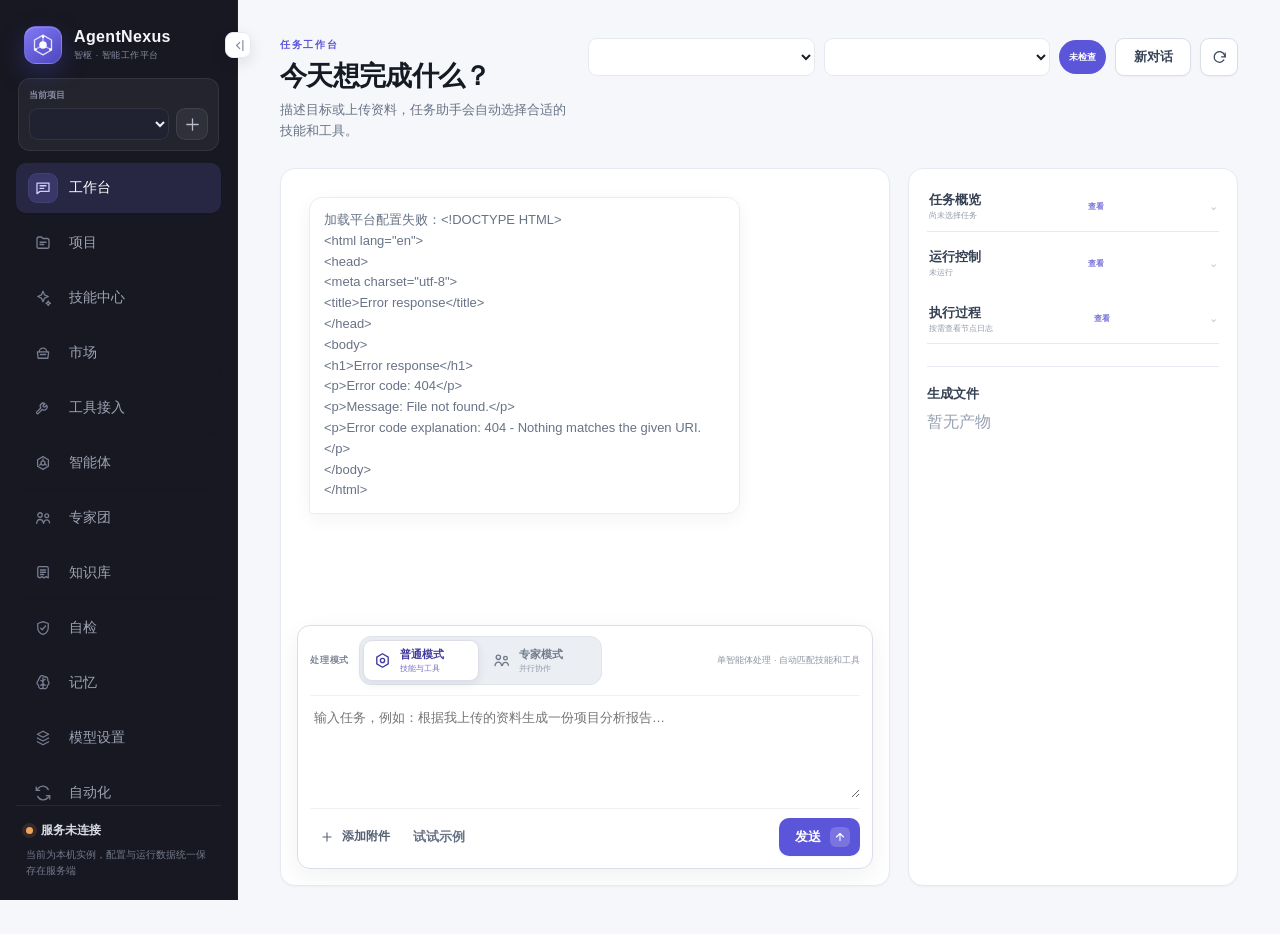
==== web/index.html @ d777d48f "Harden AgentNexus runtime and verification" ====
<!doctype html>
<html lang="zh-CN">
<head>
  <meta charset="UTF-8" />
  <meta name="viewport" content="width=device-width, initial-scale=1.0" />
  <title>AgentNexus · 工作台</title>
  <link rel="icon" href="./favicon.svg?v=20260817-1" type="image/svg+xml" />
  <link rel="stylesheet" href="./styles.css?v=20260826-2" />
</head>
<body>
  <div id="toast" class="toast" role="status" aria-live="polite"></div>
  <div id="pptxConfigDialog" class="config-dialog hidden" role="dialog" aria-modal="true" aria-labelledby="pptxConfigTitle">
    <div class="config-dialog-card">
      <div class="config-dialog-head"><div><div class="eyebrow">PPTX 生成能力</div><h2 id="pptxConfigTitle">配置 PowerPoint 生成器</h2></div><button id="closePptxConfigBtn" class="icon-button secondary" type="button" aria-label="关闭配置向导">×</button></div>
      <div id="pptxConfigStatus" class="config-status" aria-live="polite">正在检查本机配置…</div>
      <div class="config-choice-group" role="radiogroup" aria-label="PPTX 生成方式">
        <label class="config-choice"><input id="pptxModePython" name="pptxMode" type="radio" value="python" checked /><span><strong>平台内置 Python 生成器（推荐）</strong><small>项目已包含 python-pptx，不需要 Docker、Node.js 或外部 npm 包。</small></span></label>
        <label class="config-choice"><input id="pptxModeArtifact" name="pptxMode" type="radio" value="artifact_tool" /><span><strong>外部 Artifact Tool</strong><small>适合已有受支持组件的部署，需要填写 Node.js 和入口文件路径。</small></span></label>
      </div>
      <div id="pptxArtifactFields" class="config-artifact-fields hidden">
        <label>Node.js 可执行文件<input id="pptxNodeBinary" value="node" placeholder="node 或 /usr/local/bin/node" /></label>
        <label>Artifact Tool 入口文件<input id="pptxArtifactEntrypoint" placeholder="/项目目录/.../artifact_tool.mjs" /></label>
      </div>
      <details class="config-instructions" open><summary>完整配置说明</summary><div id="pptxConfigInstructions" class="config-instructions-body"></div></details>
      <div class="config-dialog-actions"><button id="detectPptxConfigBtn" class="secondary" type="button">重新检测</button><button id="savePptxConfigBtn" type="button">确认并保存配置</button></div>
      <p class="config-dialog-note">确认后只会修改本机项目的 <code>.env.local</code>，不会上传路径、密钥或组件文件；当前服务会立即应用配置。</p>
    </div>
  </div>
  <div id="app">
    <aside id="sidebar" class="sidebar">
      <div class="brand">
        <div class="logo" aria-hidden="true">
          <svg viewBox="0 0 36 36"><path class="logo-shell" d="M18 7.5 27 12.7v10.6L18 28.5 9 23.3V12.7Z"/><path class="logo-link" d="M18 14.4V9.8M14.7 20l-4 2.3M21.3 20l4 2.3"/><circle class="logo-core" cx="18" cy="18" r="4"/><circle class="logo-node" cx="18" cy="9.2" r="1.35"/><circle class="logo-node" cx="10.2" cy="22.7" r="1.35"/><circle class="logo-node" cx="25.8" cy="22.7" r="1.35"/></svg>
        </div>
        <div class="brand-copy">
          <div class="brand-title">AgentNexus</div>
          <div class="brand-subtitle">智枢 · 智能工作平台</div>
        </div>
        <button id="sidebarToggle" class="sidebar-toggle" type="button" aria-label="收起侧边栏" title="收起侧边栏">
          <svg viewBox="0 0 24 24" aria-hidden="true"><path d="m14 7-5 5 5 5"/><path d="M19 4v16"/></svg>
        </button>
      </div>
      <div class="workspace-switcher">
        <label for="workspaceSelect">当前项目</label>
        <div><select id="workspaceSelect" aria-label="选择当前项目"></select><button id="openWorkspaceTabBtn" class="icon-button secondary" type="button" aria-label="管理项目" title="管理项目"><svg viewBox="0 0 24 24"><path d="M12 4v16M4 12h16"/></svg></button></div>
      </div>
      <div class="sidebar-nav">
      <nav>
        <button class="nav active" data-tab="chat" title="工作台"><span class="nav-icon"><svg viewBox="0 0 24 24"><path d="M4 5.5h16v11H8l-4 3v-14Z"/><path d="M8 9h8M8 12.5h5"/></svg></span><span class="nav-label">工作台</span></button>
        <button class="nav" data-tab="workspaces" title="项目"><span class="nav-icon"><svg viewBox="0 0 24 24"><path d="M4 6.5A2.5 2.5 0 0 1 6.5 4H10l2 2h5.5A2.5 2.5 0 0 1 20 8.5v8A2.5 2.5 0 0 1 17.5 19h-11A2.5 2.5 0 0 1 4 16.5v-10Z"/><path d="M8 11h8M8 14h5"/></svg></span><span class="nav-label">项目</span></button>
        <button class="nav" data-tab="skills" title="技能中心"><span class="nav-icon"><svg viewBox="0 0 24 24"><path d="m12 3 2.1 4.9L19 10l-4.9 2.1L12 17l-2.1-4.9L5 10l4.9-2.1L12 3Z"/><path d="m19 16 .8 1.8L22 19l-2.2 1.2L19 22l-.8-1.8L16 19l2.2-1.2L19 16Z"/></svg></span><span class="nav-label">技能中心</span></button>
        <button class="nav" data-tab="marketplace" title="市场"><span class="nav-icon"><svg viewBox="0 0 24 24"><path d="M4.5 10.5h15l-1 8.5h-13l-1-8.5Z"/><path d="M7 10.5a5 5 0 1 1 10 0"/><path d="M8.5 14h7"/></svg></span><span class="nav-label">市场</span></button>
        <button class="nav" data-tab="mcp" title="工具接入"><span class="nav-icon"><svg viewBox="0 0 24 24"><path d="M14.7 6.3a4 4 0 0 0-5.6 5.6l-5.3 5.3a1.4 1.4 0 0 0 2 2l5.3-5.3a4 4 0 0 0 5.6-5.6l-2.5 2.5-1.8-.5-.5-1.8 2.8-2.2Z"/></svg></span><span class="nav-label">工具接入</span></button>
        <button class="nav" data-tab="agents" title="智能体"><span class="nav-icon"><svg viewBox="0 0 24 24"><path d="m12 3.5 7.2 4.2v8.6L12 20.5l-7.2-4.2V7.7Z"/><circle cx="12" cy="12" r="2.7"/><path d="M12 9.3V6.5M9.7 13.4l-2.5 1.5M14.3 13.4l2.5 1.5"/></svg></span><span class="nav-label">智能体</span></button>
        <button class="nav" data-tab="experts" title="专家团"><span class="nav-icon"><svg viewBox="0 0 24 24"><circle cx="8" cy="8" r="3"/><circle cx="17" cy="9" r="2.5"/><path d="M3.5 19c.5-3.2 2-5 4.5-5s4 1.8 4.5 5M13 18.5c.4-2.5 1.7-4 4-4 2.2 0 3.5 1.5 3.8 4"/></svg></span><span class="nav-label">专家团</span></button>
        <button class="nav" data-tab="knowledge" title="知识库"><span class="nav-icon"><svg viewBox="0 0 24 24"><path d="M5 5.5c0-1.1.9-2 2-2h10c1.1 0 2 .9 2 2v13l-2.8-1.7-2.8 1.7-2.8-1.7L7.8 18.5 5 16.8V5.5Z"/><path d="M8.5 8h7M8.5 11h7M8.5 14h4.5"/></svg></span><span class="nav-label">知识库</span></button>
        <button class="nav" data-tab="diagnostics" title="自检"><span class="nav-icon"><svg viewBox="0 0 24 24"><path d="M12 3.5 19 6v5.2c0 4.4-2.7 7.9-7 9.3-4.3-1.4-7-4.9-7-9.3V6l7-2.5Z"/><path d="m8.8 12.2 2.1 2.1 4.5-5"/></svg></span><span class="nav-label">自检</span></button>
        <button class="nav" data-tab="memory" title="记忆"><span class="nav-icon"><svg viewBox="0 0 24 24"><path d="M7.5 5.5A3.5 3.5 0 0 1 14 3.8a3.6 3.6 0 0 1 4.2 4.9A3.6 3.6 0 0 1 18 15a3.7 3.7 0 0 1-6 3.6A3.7 3.7 0 0 1 6 15a3.6 3.6 0 0 1-.2-6.3A3.5 3.5 0 0 1 7.5 5.5Z"/><path d="M9 8.5c1.5.2 2.5 1.2 3 2.5m3-4c-1.5.4-2.5 1.5-3 3m-3 5c1.4-.2 2.5-1 3-2.2m3 2.2c-1.4-.2-2.5-1-3-2.2M12 5v14"/></svg></span><span class="nav-label">记忆</span></button>
        <button class="nav" data-tab="models" title="模型设置"><span class="nav-icon"><svg viewBox="0 0 24 24"><path d="M12 3 4.5 7 12 11l7.5-4L12 3Z"/><path d="m4.5 12 7.5 4 7.5-4M4.5 17l7.5 4 7.5-4"/></svg></span><span class="nav-label">模型设置</span></button>
        <button class="nav" data-tab="loops" title="自动化"><span class="nav-icon"><svg viewBox="0 0 24 24"><path d="M19 7.5A8 8 0 0 0 5.4 6L3 8.5"/><path d="M3 4v4.5h4.5M5 16.5A8 8 0 0 0 18.6 18l2.4-2.5"/><path d="M21 20v-4.5h-4.5"/></svg></span><span class="nav-label">自动化</span></button>
        <button class="nav" data-tab="artifacts" title="产物"><span class="nav-icon"><svg viewBox="0 0 24 24"><path d="M5 3.5h9l5 5V20H5V3.5Z"/><path d="M14 3.5V9h5M8 13h8M8 16.5h6"/></svg></span><span class="nav-label">产物</span></button>
        <button class="nav" data-tab="tasks" title="运行记录"><span class="nav-icon"><svg viewBox="0 0 24 24"><circle cx="12" cy="12" r="8.5"/><path d="M12 7.5V12l3 2M6 4.5 4 7"/></svg></span><span class="nav-label">运行记录</span></button>
      </nav>
      </div>
      <div class="sidebar-footer">
        <div id="serviceStatus" class="service-status"><span></span><b>正在连接</b></div>
        <div class="small">当前为本机实例，配置与运行数据统一保存在服务端</div>
      </div>
    </aside>

    <main class="main">
      <div id="connectionBanner" class="connection-banner hidden">
        <div><strong>当前是静态预览</strong><span>配置和任务功能需要连接平台服务后才能使用。</span></div>
        <span>请先启动服务，再访问启动命令显示的 HTTP 地址。</span>
      </div>
      <section id="tab-chat" class="tab active">
        <div class="topbar">
          <div>
            <div class="eyebrow">任务工作台</div>
            <h1>今天想完成什么？</h1>
            <p id="workbenchModeDescription">描述目标或上传资料，任务助手会自动选择合适的技能和工具。</p>
          </div>
          <div class="workbench-toolbar">
            <div class="toolbar workbench-selects">
              <select id="agentSelect" aria-label="选择智能体"></select>
              <div id="expertTeamControl" class="expert-team-control hidden">
                <select id="expertTeamSelect" aria-label="选择专家团"><option value="">自动匹配专家团</option></select>
                <span id="expertTeamHint">根据目标与已启用团队的匹配规则选择</span>
              </div>
              <select id="taskModelSelect" aria-label="选择模型"></select>
              <button id="modelStatusPill" class="model-status-pill" type="button" title="打开模型设置">未检查</button>
              <button id="newConversationBtn" class="secondary">新对话</button>
              <button id="refreshBtn" class="icon-button secondary" type="button" aria-label="刷新平台数据" title="刷新"><svg viewBox="0 0 24 24"><path d="M20 6v5h-5"/><path d="M18.2 15.5a7.5 7.5 0 1 1 .8-7L20 11"/></svg></button>
            </div>
          </div>
        </div>

        <div class="workspace">
          <div class="chat-panel">
            <div id="conversation" class="conversation"></div>
            <div class="composer">
              <div class="composer-modebar">
                <span class="composer-mode-label">处理模式</span>
                <div class="mode-switch" role="group" aria-label="当前处理模式" aria-describedby="composerModeHint">
                  <button class="mode-option active" data-workbench-mode="agent" type="button" aria-pressed="true"><svg viewBox="0 0 24 24"><path d="m12 3.5 7.2 4.2v8.6L12 20.5l-7.2-4.2V7.7Z"/><circle cx="12" cy="12" r="2.7"/></svg><span><strong>普通模式</strong><small>技能与工具</small></span></button>
                  <button class="mode-option" data-workbench-mode="expert" type="button" aria-pressed="false"><svg viewBox="0 0 24 24"><circle cx="8" cy="8" r="2.7"/><circle cx="17" cy="9" r="2.3"/><path d="M3.8 18.5c.5-2.9 1.9-4.5 4.2-4.5s3.7 1.6 4.2 4.5M13.3 18c.4-2.3 1.6-3.7 3.7-3.7s3.3 1.4 3.7 3.7"/></svg><span><strong>专家模式</strong><small>并行协作</small></span></button>
                </div>
                <span id="composerModeHint" class="composer-mode-hint" aria-live="polite">单智能体处理 · 自动匹配技能和工具</span>
              </div>
              <div id="uploadList" class="upload-list"></div>
              <textarea id="messageInput" rows="4" placeholder="输入任务，例如：根据我上传的资料生成一份项目分析报告…"></textarea>
              <div class="composer-actions">
                <div class="toolbar"><label class="file-button"><span><svg viewBox="0 0 24 24"><path d="M12 5v14M5 12h14"/></svg></span>添加附件<input id="fileInput" type="file" multiple /></label><button id="exampleBtn" class="text-button">试试示例</button></div>
                <button id="sendBtn" class="primary-action">发送 <span><svg viewBox="0 0 24 24"><path d="m6 12 6-6 6 6M12 6v12"/></svg></span></button>
              </div>
            </div>
          </div>
          <div class="inspector">
            <details id="taskOverviewSection" class="inspector-section">
              <summary><span class="inspector-section-heading"><strong>任务概览</strong><small id="taskOverviewStatus">尚未选择任务</small></span><span class="inspector-section-action">查看</span></summary>
              <div id="taskMeta" class="meta empty">尚未创建任务</div>
            </details>
            <details id="runtimeInspectorSection" class="inspector-section runtime-inspector">
              <summary><span class="inspector-section-heading"><strong>运行控制</strong><small id="runtimeInspectorStatus">未运行</small></span><span class="inspector-section-action">查看</span></summary>
              <div id="taskRuntime" class="runtime-panel empty">
              <div id="runtimeSummary" class="runtime-summary">
                <div><strong>尚未选择任务</strong><span>创建或打开任务后，可在这里控制运行并恢复现场。</span></div>
                <span id="runtimeLiveStatus" class="runtime-live-status idle">未运行</span>
              </div>
              <div id="runtimeAssurance" class="runtime-assurance hidden" aria-live="polite"></div>
              <div class="runtime-actions" aria-label="任务运行操作">
                <button id="cancelTaskBtn" class="runtime-action danger-action" type="button" disabled>取消</button>
                <button id="retryTaskBtn" class="runtime-action secondary" type="button" disabled>重试</button>
                <button id="resumeTaskBtn" class="runtime-action secondary" type="button" disabled>恢复</button>
              </div>
              <div class="runtime-message-box">
                <label for="runtimeMessage">追加指令</label>
                <textarea id="runtimeMessage" rows="2" placeholder="补充新的约束或信息，将进入任务指令队列" disabled></textarea>
                <div><span>发送后由运行时在安全节点处理</span><button id="runtimeMessageBtn" type="button" disabled>加入队列</button></div>
              </div>
              <div class="runtime-sections">
                <details id="runtimeRunsSection" class="runtime-section">
                  <summary><span>运行尝试</span><small id="runtimeRunCount">0</small></summary>
                  <div id="runtimeRuns" class="runtime-list"><div class="runtime-empty">暂无运行记录</div></div>
                </details>
                <details id="runtimeNodesSection" class="runtime-section">
                  <summary><span>节点状态</span><small id="runtimeNodeCount">0</small></summary>
                  <div id="runtimeNodes" class="runtime-list"><div class="runtime-empty">暂无节点记录</div></div>
                </details>
                <details id="runtimeCapabilitySection" class="runtime-section">
                  <summary><span>调用明细</span><small id="runtimeCapabilityCallCount">0</small></summary>
                  <div id="runtimeCapabilityCalls" class="runtime-list"><div class="runtime-empty">暂无 Skill/MCP/工具调用记录</div></div>
                </details>
                <details class="runtime-section">
                  <summary><span>指令队列</span><small id="runtimeCommandCount">0</small></summary>
                  <div id="runtimeCommands" class="runtime-list"><div class="runtime-empty">暂无排队指令</div></div>
                </details>
                <details class="runtime-section">
                  <summary><span>检查点</span><small id="runtimeCheckpointCount">0</small></summary>
                  <div id="runtimeCheckpoints" class="runtime-list"><div class="runtime-empty">暂无可恢复检查点</div></div>
                </details>
              </div>
            <div class="runtime-privacy">仅展示执行状态和操作记录，不展示模型内部思考内容。</div>
            </div>
            </details>
            <details id="timelineSection" class="inspector-section">
              <summary><span class="inspector-section-heading"><strong>执行过程</strong><small id="timelineStatus">按需查看节点日志</small></span><span class="inspector-section-action">查看</span></summary>
              <div id="timeline" class="timeline"></div>
            </details>
            <h3>生成文件</h3>
            <div id="artifacts" class="artifacts empty">暂无产物</div>
          </div>
        </div>
      </section>

      <section id="tab-workspaces" class="tab">
        <div class="topbar">
          <div>
            <div class="eyebrow">项目空间</div><h1>项目</h1>
            <p>项目用于隔离任务、记忆、知识库、专家团、自动化和产物视图；Skill 与 MCP 仍作为平台级能力统一管理。</p>
          </div>
          <div class="toolbar"><button id="refreshWorkspacesBtn" class="secondary">刷新</button><button id="newWorkspaceBtn">新建项目</button></div>
        </div>
        <div class="split workspace-admin-layout">
          <div>
            <div class="section-heading"><h2>项目列表</h2><span id="workspaceCount">0</span></div>
            <div id="workspaceList" class="card-list workspace-list"></div>
          </div>
          <div class="editor-card workspace-editor">
            <div class="editor-header">
              <div><h2 id="workspaceEditorTitle">新建项目</h2><div id="workspaceEditorMeta" class="small">保存后可在左侧切换当前项目</div></div>
              <div class="toolbar"><button id="deleteWorkspaceBtn" class="secondary hidden">停用</button><button id="saveWorkspaceBtn">保存项目</button></div>
            </div>
            <div class="form-grid two">
              <label>ID<input id="workspaceId" placeholder="project-alpha" /></label>
              <label>名称<input id="workspaceName" placeholder="例如：产品官网改版" /></label>
              <label>默认智能体<select id="workspaceDefaultAgent"></select></label>
              <label>默认模型<select id="workspaceDefaultModel"></select></label>
            </div>
            <label>描述<textarea id="workspaceDescription" rows="4" placeholder="说明这个项目的目标、资料范围和协作边界。"></textarea></label>
            <label>设置 JSON<textarea id="workspaceSettings" class="code" rows="6">{}</textarea></label>
            <label class="checkbox"><input id="workspaceEnabled" type="checkbox" checked /> 启用项目</label>
            <div class="memory-note"><strong>当前边界</strong><span>项目切换会影响后续任务、记忆、知识库、专家团、自动化和产物查询；Skill、MCP、模型配置仍是本机平台级配置。</span></div>
          </div>
        </div>
      </section>

      <section id="tab-skills" class="tab">
        <div class="topbar">
          <div>
            <div class="eyebrow">可复用流程</div><h1>技能中心</h1>
            <p>创建和维护可复用的任务流程，让智能体按统一规范工作。</p>
          </div>
          <div class="toolbar"><label class="file-button">导入技能包<input id="skillPackageInput" type="file" accept=".md,.zip" /></label><button id="newSkillBtn">新建技能</button></div>
        </div>
        <div class="download-bar"><div><strong>从下载链接安装</strong><span>支持公开的 SKILL.md 或 ZIP 直链</span></div><input id="skillDownloadUrl" placeholder="https://raw.githubusercontent.com/.../SKILL.md" /><button id="installSkillUrlBtn">安装</button></div>
        <div class="split">
          <div id="skillList" class="card-list"></div>
          <div class="editor-card">
            <div class="editor-header">
              <h2 id="skillEditorTitle">选择一个技能</h2>
              <div class="toolbar"><button id="deleteSkillBtn" class="secondary hidden">卸载</button><button id="saveSkillBtn" class="secondary">保存</button></div>
            </div>
            <div class="form-grid">
              <label>ID<input id="skillId" /></label>
              <label>名称<input id="skillName" /></label>
              <label>分类<input id="skillCategory" /></label>
              <label>版本<input id="skillVersion" /></label>
            </div>
            <label>描述<textarea id="skillDescription" rows="2"></textarea></label>
            <label>依赖工具，逗号分隔<input id="skillMcps" /></label>
            <label class="checkbox"><input id="skillEnabled" type="checkbox" /> 启用</label>
            <label>技能指令<textarea id="skillContent" class="code" rows="24"></textarea></label>
            <div class="package-manager">
              <div class="package-header"><div><h3>Skill 包文件</h3><p>查看和维护 scripts、references、rules、assets 等附属文件。</p><div id="skillPackageStatus" class="small"></div></div><div class="toolbar"><button id="exportSkillBtn" class="secondary" type="button" disabled>导出 ZIP</button><label class="file-button bordered">上传/替换文件<input id="skillFileUploadInput" type="file" /></label><button id="newSkillFileBtn" class="secondary" type="button">新增文件</button></div></div>
              <div class="package-grid">
                <div id="skillFileList" class="skill-file-list"><div class="meta empty">选择技能后查看包文件</div></div>
                <div class="skill-file-editor">
                  <label>文件路径<input id="skillFilePath" placeholder="references/rules.md" /></label>
                  <div id="skillFileMeta" class="small">尚未选择文件</div>
                  <label>文件内容<textarea id="skillFileContent" class="code" rows="16" disabled></textarea></label>
                  <div class="toolbar"><button id="deleteSkillFileBtn" class="secondary hidden" type="button">删除文件</button><button id="saveSkillFileBtn" type="button" disabled>保存文件</button></div>
                </div>
              </div>
            </div>
          </div>
        </div>
      </section>

      <section id="tab-marketplace" class="tab">
        <div class="topbar">
          <div>
            <div class="eyebrow">能力市场</div><h1>市场</h1>
            <p>这里展示平台内置推荐 Skill 和 MCP。推荐项不会覆盖你已经自定义过的能力，只会安装缺失项或启用已存在但停用的项。</p>
          </div>
          <div class="toolbar"><button id="refreshMarketplaceBtn" class="secondary">刷新</button></div>
        </div>
        <div class="split marketplace-layout">
          <div>
            <div class="section-heading"><h2>推荐 Skill</h2><span id="marketplaceSkillCount">0</span></div>
            <div id="marketplaceSkillList" class="card-list"></div>
          </div>
          <div>
            <div class="section-heading"><h2>推荐 MCP</h2><span id="marketplaceMcpCount">0</span></div>
            <div id="marketplaceMcpList" class="card-list"></div>
          </div>
        </div>
      </section>

      <section id="tab-mcp" class="tab">
        <div class="topbar">
          <div>
            <div class="eyebrow">外部能力</div><h1>工具接入</h1>
            <p>连接本地或远程工具服务，并管理智能体可使用的操作。</p>
          </div><div class="toolbar"><label class="file-button bordered">导入 JSON 配置<input id="mcpImportInput" type="file" accept=".json,application/json" /></label><button id="newMcpBtn">添加工具服务</button></div>
        </div>
        <div class="download-bar"><div><strong>从下载链接安装</strong><span>支持公开的 MCP JSON 配置直链</span></div><input id="mcpDownloadUrl" placeholder="https://raw.githubusercontent.com/.../mcp.json" /><button id="installMcpUrlBtn">安装</button></div>
        <div class="split">
          <div id="mcpList" class="card-list"></div>
          <div class="editor-card">
            <h2 id="mcpTitle">选择工具服务</h2>
            <div id="mcpDetails" class="meta"></div>
            <div class="form-grid two">
              <label>ID<input id="mcpId" /></label><label>名称<input id="mcpName" /></label>
              <label>类型<select id="mcpKind"><option value="builtin">平台内置</option><option value="mcp_stdio">本地 stdio MCP</option><option value="mcp_http">远程 Streamable HTTP MCP</option><option value="http">普通 HTTP 工具</option></select></label>
              <label>描述<input id="mcpDescription" /></label>
            </div>
            <label>配置 JSON<textarea id="mcpConfig" class="code" rows="6">{}</textarea></label>
            <label class="checkbox"><input id="mcpEnabled" type="checkbox" /> 启用</label>
            <div class="toolbar"><button id="deleteMcpBtn" class="secondary hidden">卸载</button><button id="saveMcpBtn">保存配置</button><button id="discoverMcpBtn" class="secondary">连接并同步工具</button></div>
            <h3>工具</h3>
            <div id="toolList"></div>
            <h3>调用测试</h3>
            <div class="form-grid two">
              <label>Server ID<input id="testServerId" /></label>
              <label>Tool Name<input id="testToolName" /></label>
            </div>
            <label>Arguments JSON<textarea id="toolArgs" class="code" rows="8">{}</textarea></label>
            <button id="invokeToolBtn">调用工具</button>
            <pre id="toolResult" class="result-box"></pre>
          </div>
        </div>
      </section>

      <section id="tab-agents" class="tab">
        <div class="topbar">
          <div>
            <div class="eyebrow">任务助手</div><h1>智能体</h1>
            <p>为不同工作场景配置模型、技能、工具和操作权限。</p>
          </div><button id="newAgentBtn">新建智能体</button>
        </div>
        <div class="split"><div id="agentList" class="card-list"></div><div class="editor-card">
          <h2 id="agentEditorTitle">新建或选择智能体</h2>
          <div class="form-grid two"><label>ID<input id="agentId" /></label><label>名称<input id="agentName" /></label><label>模型<select id="agentModel"></select></label><label>描述<input id="agentDescription" /></label></div>
          <label>系统提示词<textarea id="agentPrompt" rows="5"></textarea></label>
          <label>技能 ID（逗号分隔）<input id="agentSkills" /></label><label>工具服务 ID（逗号分隔）<input id="agentMcps" /></label>
          <label>权限配置 JSON<textarea id="agentPermissions" class="code" rows="5">{}</textarea></label><button id="saveAgentBtn">保存智能体</button>
        </div></div>
      </section>

      <section id="tab-experts" class="tab">
        <div class="topbar">
          <div>
            <div class="eyebrow">协同处理</div><h1>专家团</h1>
            <p>把可复用的专家配置安装为智能体，按独立分工并行执行，再由主管统一汇总和验收。</p>
          </div>
          <div class="toolbar"><button id="reloadExpertsBtn" class="secondary">刷新</button><button id="newExpertTemplateBtn" class="secondary">新建模板</button><button id="newExpertTeamBtn">新建团队</button></div>
        </div>

        <div class="expert-studio">
          <section class="expert-block">
            <div class="expert-block-heading"><div><span class="expert-step">01</span><h2>专家模板与安装</h2><p>模板描述专家能力；安装后生成可参与团队协作的智能体。</p></div><span id="expertTemplateCount" class="expert-count">0 个模板</span></div>
            <div class="expert-library-layout">
              <div>
                <div id="expertTemplateList" class="card-list expert-template-list" aria-live="polite"></div>
                <div class="section-heading"><h3>已安装专家</h3><span id="expertInstallationCount">0</span></div>
                <div id="expertInstallationList" class="expert-installation-list" aria-live="polite"></div>
              </div>
              <div class="editor-card expert-template-editor">
                <div class="editor-header">
                  <div><h2 id="expertTemplateEditorTitle">新建专家模板</h2><div id="expertTemplateEditorMeta" class="small">配置可复用的角色、能力和权限边界</div></div>
                  <div class="toolbar"><button id="deleteExpertTemplateBtn" class="secondary hidden">删除</button><button id="saveExpertTemplateBtn">保存模板</button></div>
                </div>
                <div class="form-grid two">
                  <label>模板 ID<input id="expertTemplateId" placeholder="research-expert" /></label>
                  <label>名称<input id="expertTemplateName" placeholder="研究分析专家" /></label>
                  <label>版本<input id="expertTemplateVersion" value="0.1.0" /></label>
                  <label>保存范围<select id="expertTemplateVisibility"><option value="organization">当前实例</option><option value="workspace">当前工作区</option><option value="private">本机使用者</option><option value="public">实例内公共</option></select></label>
                </div>
                <label>说明<textarea id="expertTemplateDescription" rows="2" placeholder="说明该专家擅长处理什么问题。"></textarea></label>
                <div class="expert-json-grid">
                  <label>专家配置 JSON<textarea id="expertTemplateManifest" class="code" rows="10"></textarea></label>
                  <label>模板权限 JSON<textarea id="expertTemplatePermissions" class="code" rows="10">{}</textarea></label>
                </div>
                <label class="checkbox"><input id="expertTemplateEnabled" type="checkbox" checked /> 启用模板</label>
                <div class="expert-install-box">
                  <div><strong>安装为专家</strong><span>可指定 Agent ID 和安装后的附加权限；留空 ID 会自动生成。</span></div>
                  <div class="form-grid two">
                    <label>Agent ID（可选）<input id="expertInstallAgentId" placeholder="自动生成" /></label>
                    <label>安装范围<select id="expertInstallVisibility"><option value="private">本机使用者</option><option value="workspace">当前工作区</option><option value="organization">当前实例</option></select></label>
                  </div>
                  <label>安装权限 JSON<textarea id="expertInstallPermissions" class="code" rows="3">{}</textarea></label>
                  <button id="installExpertTemplateBtn" type="button" disabled>安装当前模板</button>
                </div>
              </div>
            </div>
          </section>

          <section class="expert-block">
            <div class="expert-block-heading"><div><span class="expert-step">02</span><h2>团队编排</h2><p>选择主管和至少两位成员；成员使用彼此隔离的上下文并行工作。</p></div><span id="expertTeamCount" class="expert-count">0 个团队</span></div>
            <div class="expert-team-layout">
              <div id="expertTeamList" class="card-list expert-team-list" aria-live="polite"></div>
              <div class="editor-card expert-team-editor">
                <div class="editor-header">
                  <div><h2 id="expertTeamEditorTitle">新建专家团</h2><div id="expertTeamEditorMeta" class="small">主管负责最终汇总与目标验收</div></div>
                  <div class="toolbar"><button id="deleteExpertTeamBtn" class="secondary hidden">删除</button><button id="saveExpertTeamBtn">保存团队</button></div>
                </div>
                <div class="form-grid two">
                  <label>团队 ID<input id="expertTeamId" placeholder="product-review-team" /></label>
                  <label>团队名称<input id="expertTeamName" placeholder="产品评审专家团" /></label>
                  <label>主管<select id="expertTeamSupervisor"></select></label>
                  <label>保存范围<select id="expertTeamVisibility"><option value="organization">当前实例</option><option value="workspace">当前工作区</option><option value="private">本机使用者</option></select></label>
                </div>
                <label>团队说明<textarea id="expertTeamDescription" rows="2" placeholder="说明团队适合承接的目标。"></textarea></label>
                <label>主管汇总要求<textarea id="expertTeamAggregationPrompt" rows="4" placeholder="例如：整合成员结论，标出分歧、风险和可执行建议，并逐项检查验收标准。"></textarea></label>
                <div class="expert-json-grid">
                  <label>验收标准 JSON<textarea id="expertTeamAcceptance" class="code" rows="5"></textarea></label>
                  <label>团队权限 JSON<textarea id="expertTeamPermissions" class="code" rows="5">{}</textarea></label>
                </div>
                <label class="checkbox"><input id="expertTeamEnabled" type="checkbox" checked /> 启用团队</label>
                <div class="expert-members-header"><div><h3>并行成员</h3><span id="expertMemberCount" class="small">至少 2 位</span></div><button id="addExpertMemberBtn" class="secondary" type="button">添加成员</button></div>
                <div id="expertTeamMembers" class="expert-member-list"></div>
                <div class="expert-boundary-note">这里展示角色、分工、权限、任务状态和交付摘要。当前为单机作用域，保存范围只用于本实例内分组。</div>
              </div>
            </div>
          </section>

          <section class="expert-block">
            <div class="expert-block-heading"><div><span class="expert-step">03</span><h2>团队运行</h2><p>提交共同目标后持续查看成员进度、子任务和主管最终汇总。</p></div><span id="expertRunLiveMeta" class="expert-count">等待选择团队</span></div>
            <div class="editor-card expert-run-composer">
              <div class="form-grid two">
                <label>当前团队<input id="expertRunTeamName" value="尚未选择" disabled /></label>
                <label>运行模型<select id="expertRunModel"></select></label>
              </div>
              <label>共同目标<textarea id="expertRunGoal" rows="4" placeholder="清楚描述要解决的问题、期望产物和验收要求。"></textarea></label>
              <div class="expert-run-actions"><span>成员会并行执行，全部完成后主管再汇总。</span><button id="runExpertTeamBtn" type="button" disabled>开始运行</button></div>
            </div>
            <div class="expert-run-layout">
              <div>
                <div class="section-heading"><h3>运行历史</h3><span id="expertRunCount">0</span></div>
                <div id="expertRunList" class="expert-run-list"><div class="meta empty">选择团队后查看运行历史</div></div>
              </div>
              <div id="expertRunLive" class="editor-card expert-run-live" aria-live="polite">
                <div class="expert-empty-state"><strong>尚未开始运行</strong><span>选择并保存团队，然后提交一个共同目标。</span></div>
              </div>
            </div>
          </section>
        </div>
      </section>

      <section id="tab-knowledge" class="tab">
        <div class="topbar">
          <div>
            <div class="eyebrow">资料检索</div><h1>知识库</h1>
            <p>把项目资料索引为可检索上下文。后续对话会自动检索可见且启用的知识库，并在执行过程展示命中的来源片段。</p>
          </div>
          <div class="toolbar"><button id="refreshKnowledgeBtn" class="secondary">刷新</button><button id="newKnowledgeBtn">新建知识库</button></div>
        </div>
        <div class="knowledge-overview editor-card">
          <div>
            <strong>当前检索策略</strong>
            <span>先使用本机关键词检索，无需 Docker 或外部向量库；适合快速跑通平台闭环，后续可升级为向量 + 关键词混合检索。</span>
          </div>
          <div id="knowledgeCapabilityStatus" class="knowledge-capability">正在读取能力</div>
        </div>
        <div class="split knowledge-layout">
          <div>
            <div class="section-heading"><h2>知识库列表</h2><span id="knowledgeBaseCount">0</span></div>
            <div id="knowledgeBaseList" class="card-list knowledge-base-list"></div>
          </div>
          <div class="editor-card knowledge-editor">
            <div class="editor-header">
              <div><h2 id="knowledgeEditorTitle">新建知识库</h2><div id="knowledgeEditorMeta" class="small">保存后即可上传文档建立索引</div></div>
              <div class="toolbar"><button id="deleteKnowledgeBaseBtn" class="secondary hidden">删除</button><button id="saveKnowledgeBaseBtn">保存知识库</button></div>
            </div>
            <input id="knowledgeBaseId" type="hidden" />
            <div class="form-grid two">
              <label>名称<input id="knowledgeBaseName" placeholder="例如：产品资料库" /></label>
              <label>可见范围<select id="knowledgeBaseVisibility"><option value="workspace">当前工作区</option><option value="private">仅本机使用者</option><option value="organization">当前实例</option></select></label>
            </div>
            <label>描述<textarea id="knowledgeBaseDescription" rows="3" placeholder="说明资料范围、适用场景和注意事项。"></textarea></label>
            <label class="checkbox"><input id="knowledgeBaseEnabled" type="checkbox" checked /> 启用并参与自动检索</label>

            <div class="knowledge-section">
              <div class="section-heading compact"><h2>文档索引</h2><span id="knowledgeDocumentCount">0</span></div>
              <div class="knowledge-upload-row">
                <label class="file-button bordered">上传并索引<input id="knowledgeFileInput" type="file" accept=".txt,.md,.csv,.tsv,.json,.yaml,.yml,.html,.htm,.log,.docx,.xlsx,.pptx,.pdf,text/*" /></label>
                <span id="knowledgeUploadHint">支持 txt、md、pdf、docx、xlsx、pptx、html 等常见格式；单文件索引上限 2MB。</span>
              </div>
              <div id="knowledgeDocumentList" class="knowledge-document-list"><div class="meta empty">选择知识库后查看文档。</div></div>
            </div>

            <div class="knowledge-section">
              <div class="section-heading compact"><h2>检索测试</h2><span id="knowledgeSearchCount">0</span></div>
              <div class="knowledge-search-row">
                <input id="knowledgeSearchInput" placeholder="输入问题或关键词，验证资料是否能被命中" />
                <button id="knowledgeSearchBtn" class="secondary">检索</button>
              </div>
              <div id="knowledgeSearchResults" class="knowledge-search-results"><div class="meta empty">尚未检索。</div></div>
            </div>
          </div>
        </div>
      </section>

      <section id="tab-diagnostics" class="tab">
        <div class="topbar">
          <div>
            <div class="eyebrow">平台健康度</div><h1>自检</h1>
            <p>一键检查模型、Skill、MCP、知识库、产物和运行时状态。这里不执行外部网络请求，也不会改写业务数据。</p>
          </div>
          <div class="toolbar"><button id="copyDiagnosticsReportBtn" class="secondary">复制报告</button><button id="downloadDiagnosticsReportBtn" class="secondary">下载报告</button><button id="downloadDiagnosticsJsonBtn" class="secondary">下载数据</button><button id="runDiagnosticsBtn">运行自检</button></div>
        </div>
        <div id="diagnosticsOverview" class="diagnostics-overview" aria-live="polite">
          <div><span>整体状态</span><strong>尚未运行</strong></div>
          <div><span>通过</span><strong>0</strong></div>
          <div><span>提醒</span><strong>0</strong></div>
          <div><span>失败</span><strong>0</strong></div>
          <div><span>待配置能力</span><strong>0</strong></div>
          <div><span>阻塞能力</span><strong>0</strong></div>
          <div><span>P0 优化</span><strong>0</strong></div>
          <div><span>可测用例</span><strong>0/0</strong></div>
        </div>
        <div class="section-heading compact"><h2>报告预览</h2><span id="diagnosticsReportMeta">未检查</span></div>
        <pre id="diagnosticsReportPreview" class="diagnostics-report-preview">运行自检后会在这里预览可复制、可下载的 Markdown 报告。</pre>
        <div class="section-heading compact"><h2>默认能力与使用入口</h2><span id="capabilityEntryCount">未检查</span></div>
        <div id="capabilityEntryGrid" class="capability-entry-grid">
          <div class="meta empty">运行自检后会显示平台默认支持的能力和使用入口。</div>
        </div>
        <div class="section-heading compact"><h2>问题清单</h2><span id="diagnosticIssueCount">未检查</span></div>
        <div id="diagnosticIssueGrid" class="diagnostic-issue-grid">
          <div class="meta empty">运行自检后会列出失败和提醒项。</div>
        </div>
        <div class="section-heading compact"><h2>优先处理事项</h2><span id="nextActionCount">未检查</span></div>
        <div id="nextActionGrid" class="next-action-grid">
          <div class="meta empty">运行自检后会列出最应该先处理的配置项和优化项。</div>
        </div>
        <div class="section-heading compact"><h2>能力矩阵</h2><span id="readinessCount">未检查</span></div>
        <div id="readinessGrid" class="readiness-grid">
          <div class="meta empty">运行自检后会显示各项平台能力的可用状态。</div>
        </div>
        <div class="section-heading compact"><h2>平台优化建议</h2><span id="improvementCount">未检查</span></div>
        <div id="improvementGrid" class="improvement-grid">
          <div class="meta empty">运行自检后会按优先级给出下一步开发和配置建议。</div>
        </div>
        <div class="section-heading compact self-test-heading"><h2>建议自测</h2><div class="self-test-filter" id="selfTestReadinessFilter"><button class="secondary active" data-self-test-filter="all">全部</button><button class="secondary" data-self-test-filter="ready">可直接测</button><button class="secondary" data-self-test-filter="needs_setup">需准备</button></div><span id="selfTestCount">未检查</span></div>
        <div id="selfTestCategoryFilter" class="self-test-category-filter">
          <button class="secondary active" data-self-test-category="all">全部分类</button>
          <button class="secondary self-test-reset" id="resetSelfTestFiltersBtn">重置筛选</button>
        </div>
        <div id="selfTestArtifactFilter" class="self-test-artifact-filter">
          <button class="secondary active" data-self-test-artifact="all">全部产物</button>
        </div>
        <div id="selfTestGrid" class="self-test-grid">
          <div class="meta empty">运行自检后会给出可复制到工作台的回归任务。</div>
        </div>
        <div class="section-heading compact diagnostics-check-heading"><h2>检查明细</h2><span>证据与建议</span></div>
        <div id="diagnosticList" class="diagnostic-list">
          <div class="meta empty">点击“运行自检”查看平台关键能力是否可用。</div>
        </div>
      </section>

      <section id="tab-memory" class="tab">
        <div class="topbar">
          <div>
            <div class="eyebrow">长期上下文</div><h1>记忆</h1>
            <p>管理跨对话生效的规则、偏好和稳定事实；每条记忆都有作用域、来源和修订记录。</p>
          </div>
          <div class="toolbar"><button id="refreshMemoriesBtn" class="secondary">刷新</button><button id="newMemoryBtn">新建记忆</button></div>
        </div>
        <div class="memory-effective editor-card">
          <div class="editor-header"><div><h2>当前有效上下文</h2><div id="memoryEffectiveMeta" class="small">尚未读取</div></div><button id="previewMemoryContextBtn" class="secondary">重新计算</button></div>
          <pre id="memoryEffectiveContext" class="memory-context-preview">当前没有生效的长期记忆。</pre>
        </div>
        <div class="conversation-summary-card editor-card">
          <div class="editor-header">
            <div><h2>对话摘要</h2><div id="conversationSummaryMeta" class="small">长对话达到阈值后会自动压缩，当前任务不会被摘要替代。</div></div>
            <div class="toolbar"><button id="deleteConversationSummaryBtn" class="secondary" disabled>删除摘要</button><button id="saveConversationSummaryBtn" disabled>保存摘要</button></div>
          </div>
          <div class="conversation-summary-grid">
            <label>选择对话<select id="conversationSummarySelect" aria-label="选择要查看的对话摘要"></select></label>
            <label>压缩至任务<input id="conversationSummaryThroughTask" disabled placeholder="尚未自动压缩" /></label>
          </div>
          <label>较早对话摘要<textarea id="conversationSummaryContent" rows="5" placeholder="当前对话还没有摘要。完成较多轮对话后，平台会自动压缩较早内容；也可以在这里人工维护。"></textarea></label>
          <label>必须保留的约束（每行一条）<textarea id="conversationSummaryConstraints" rows="3" placeholder="例如：报告必须使用中文&#10;结论按优先级排序"></textarea></label>
          <div class="conversation-summary-note"><strong>上下文边界</strong><span>摘要只作为“较早对话背景”注入；本轮最新消息始终是当前目标。删除摘要不会删除原始任务记录。</span></div>
        </div>
        <div class="split memory-layout">
          <div>
            <div class="memory-filters">
              <select id="memoryScopeFilter" aria-label="按作用域筛选"><option value="">全部作用域</option><option value="organization">当前实例</option><option value="workspace">当前工作区</option><option value="user">本机使用者</option><option value="agent">智能体</option><option value="conversation">对话</option></select>
              <select id="memoryStatusFilter" aria-label="按状态筛选"><option value="all">全部状态</option><option value="enabled">已启用</option><option value="disabled">已停用</option></select>
            </div>
            <div class="section-heading"><h2>记忆列表</h2><span id="memoryCount">0</span></div>
            <div id="memoryList" class="card-list memory-list"></div>
          </div>
          <div class="editor-card memory-editor">
            <div class="editor-header"><div><h2 id="memoryEditorTitle">新建记忆</h2><div id="memoryRevisionMeta" class="small">保存后自动记录修订</div></div><div class="toolbar"><button id="deleteMemoryBtn" class="secondary hidden">删除</button><button id="saveMemoryBtn">保存</button></div></div>
            <input id="memoryId" type="hidden" />
            <div class="form-grid two">
              <label>标题<input id="memoryTitle" placeholder="例如：默认文档格式" /></label>
              <label>类型<select id="memoryKind"><option value="preference">偏好</option><option value="rule">规则</option><option value="fact">事实</option></select></label>
              <label>作用域<select id="memoryScopeType"><option value="user">本机使用者</option><option value="workspace">当前工作区</option><option value="agent">指定智能体</option><option value="conversation">当前对话</option><option value="organization">当前实例</option></select></label>
              <label>作用域标识<input id="memoryScopeId" value="local-user" disabled /></label>
              <label>信任级别<input id="memoryTrust" type="number" min="0" max="100" value="80" /></label>
              <label>过期时间<input id="memoryExpiresAt" type="datetime-local" /></label>
            </div>
            <label>内容<textarea id="memoryContent" rows="8" placeholder="写入希望跨对话保留的规则、偏好或稳定事实。"></textarea></label>
            <label>标签（逗号分隔）<input id="memoryTags" placeholder="文档, 语言" /></label>
            <label class="checkbox"><input id="memoryEnabled" type="checkbox" checked /> 启用并注入有效上下文</label>
            <div class="memory-note"><strong>优先级</strong><span>实例规则 → 工作区规则 → 本机偏好 → 智能体记忆 → 当前对话。当前任务的明确要求优先于普通偏好；这些范围不代表登录用户隔离。</span></div>
            <div id="memoryRevisions" class="memory-revisions"><div class="meta empty">选择已有记忆后查看修订记录</div></div>
          </div>
        </div>
      </section>

      <section id="tab-models" class="tab">
        <div class="topbar"><div><div class="eyebrow">推理服务</div><h1>模型设置</h1><p>管理模型连接。密钥由服务端读取或在本机加密存储，页面不会回显明文。</p></div><button id="newModelBtn">添加模型</button></div>
        <div class="split"><div><div id="capabilities" class="editor-card"></div><div class="section-heading"><h2>已配置模型</h2><span id="modelCount">0</span></div><div id="modelList" class="card-list model-list"></div></div><div class="editor-card">
          <h2 id="modelEditorTitle">添加模型配置</h2><div class="form-grid two"><label>ID<input id="modelId" /></label><label>名称<input id="modelName" /></label><label>Provider<select id="modelProvider"><option value="openai_compatible">OpenAI Compatible</option><option value="openai">OpenAI</option></select></label><label>模型名<input id="modelNameValue" placeholder="gpt-5.2" /></label></div>
          <label>Base URL<input id="modelBaseUrl" placeholder="https://api.openai.com/v1" /></label><label>密钥方式<select id="modelKeyMode"><option value="env">环境变量</option><option value="direct">直接填写 API Key</option></select></label><label id="modelKeyEnvField">API Key 环境变量名<input id="modelApiKeyEnv" placeholder="OPENAI_API_KEY" /></label><label id="modelKeyDirectField" class="hidden">API Key<input id="modelApiKey" type="password" autocomplete="new-password" placeholder="密钥在本机加密保存，页面不会回显" /></label><div id="modelKeyStatus" class="secret-status"></div><label>高级配置 JSON<textarea id="modelConfig" class="code" rows="6">{"temperature":0.2,"timeout":90}</textarea></label><label class="checkbox"><input id="modelEnabled" type="checkbox" checked /> 启用</label><div class="toolbar"><button id="deleteModelBtn" class="secondary hidden">删除模型</button><button id="saveModelBtn">保存模型</button><button id="testModelBtn" class="secondary">测试连接</button></div><pre id="modelTestResult" class="result-box compact">选择模型后可测试连接</pre>
        </div></div>
      </section>

      <section id="tab-loops" class="tab">
        <div class="topbar">
          <div>
            <div class="eyebrow">定时与触发</div><h1>自动化</h1>
            <p>按间隔、Cron、指定时间或 Webhook 触发工作流，每一轮都保留状态变化和运行证据。</p>
          </div>
          <div class="toolbar"><button id="reloadLoopsBtn" class="secondary">刷新</button><button id="newLoopBtn">新建自动化</button></div>
        </div>
        <div class="loop-layout">
          <div id="loopList" class="card-list"></div>
          <div class="editor-card loop-editor">
            <div class="editor-header">
              <div><h2 id="loopEditorTitle">新建自动化</h2><div id="loopStatusText" class="small">配置触发条件后可试运行或启动调度</div></div>
              <div class="toolbar"><button id="deleteLoopBtn" class="secondary hidden">删除</button><button id="saveLoopBtn">保存</button></div>
            </div>
            <div id="loopOverview" class="automation-overview" aria-live="polite">
              <div><span>当前状态</span><strong id="loopOverviewStatus">尚未保存</strong></div>
              <div><span>触发方式</span><strong id="loopOverviewTrigger">未配置</strong></div>
              <div><span>下次触发</span><strong id="loopOverviewNext">—</strong></div>
              <div><span>最近状态变化</span><strong id="loopOverviewDiff">—</strong></div>
            </div>
            <div class="form-grid two">
              <label>ID<input id="loopId" placeholder="留空自动生成" /></label>
              <label>名称<input id="loopName" placeholder="例如：每小时检查项目风险" /></label>
              <label>智能体<select id="loopAgent"></select></label>
              <label>模型<select id="loopModel"></select></label>
            </div>

            <div class="automation-config-section">
              <div class="automation-section-heading"><div><h3>触发器</h3><span id="loopScheduleHint">按固定间隔重复触发</span></div><span class="automation-step">01</span></div>
              <div class="form-grid two">
                <label>触发方式<select id="loopTriggerType"><option value="interval">固定间隔</option><option value="cron">Cron 计划</option><option value="once">指定时间执行一次</option><option value="webhook">Webhook 事件</option></select></label>
                <label id="loopIntervalField">执行间隔（秒）<input id="loopInterval" type="number" min="5" max="31536000" value="3600" /></label>
                <label id="loopCronField" class="hidden">Cron 表达式<input id="loopCronExpression" class="code" placeholder="例如：0 9 * * 1-5" /><small>使用 5 段表达式，按服务器 UTC 时间计算。</small></label>
                <label id="loopOnceField" class="hidden">执行时间<input id="loopOnceAt" type="datetime-local" /><small>页面按当前设备时区显示，保存时转换为带时区时间。</small></label>
              </div>
              <div id="loopWebhookFields" class="automation-webhook hidden">
                <div class="form-grid two">
                  <label>签名密钥<input id="loopWebhookSecret" type="password" autocomplete="new-password" minlength="16" placeholder="至少 16 位；已配置时留空表示不修改" /></label>
                  <label>时间戳容差（秒）<input id="loopWebhookTolerance" type="number" min="30" max="3600" value="300" /></label>
                </div>
                <div id="loopWebhookSecretStatus" class="secret-status">尚未配置签名密钥</div>
                <details class="webhook-guide">
                  <summary>Webhook 调用与签名说明</summary>
                  <div><span>地址</span><code id="loopWebhookUrl">/api/loops/{automation_id}/webhook</code></div>
                  <p>请求必须包含 <code>X-Automation-Timestamp</code>、<code>X-Automation-Signature</code> 和唯一的 <code>Idempotency-Key</code>。签名值为 <code>HMAC-SHA256(secret, timestamp + "." + rawBody)</code>，可带 <code>sha256=</code> 前缀；重复的幂等键不会重复运行。</p>
                </details>
              </div>
            </div>

            <div class="automation-config-section">
              <div class="automation-section-heading"><div><h3>执行与重试</h3><span>限制运行次数，并在临时失败后按策略重试</span></div><span class="automation-step">02</span></div>
              <div class="form-grid two">
              <label>最大轮数<input id="loopMaxRuns" type="number" min="1" max="10000" value="10" /></label>
              <label>连续失败熔断<input id="loopMaxFailures" type="number" min="1" max="100" value="3" /></label>
                <label>每轮最多尝试<input id="loopMaxAttempts" type="number" min="1" max="10" value="1" /></label>
                <label>重试等待（秒）<input id="loopRetryBackoff" type="number" min="0" max="3600" value="0" /></label>
              </div>
            </div>

            <label>自动化目标 / 每轮指令<textarea id="loopPrompt" rows="6" placeholder="说明每轮要观察什么、输出什么，以及满足什么条件时可认为目标完成。"></textarea></label>
            <div class="automation-state-editor">
              <div class="automation-section-heading"><div><h3 id="loopStateTitle">初始状态</h3><span id="loopStateHint">首轮运行可读取的结构化状态，必须填写 JSON 对象</span></div><span class="automation-step">03</span></div>
              <textarea id="loopState" class="code" rows="6" spellcheck="false">{}</textarea>
            </div>
            <div class="loop-actions">
              <button id="runLoopBtn" class="secondary" disabled>试运行一轮</button>
              <button id="startLoopBtn" disabled>启动调度</button>
              <button id="pauseLoopBtn" class="secondary" disabled>暂停</button>
            </div>
            <div class="loop-safety"><strong>安全边界</strong><span>同一自动化不会并发重入；达到最大轮数或连续失败阈值后自动停止。等待审批或缺少必要信息时会暂停后续调度。页面只展示状态和执行证据。</span></div>

            <div class="loop-history-header"><h3>每轮运行历史</h3><span id="loopRunSummary" class="small"></span></div>
            <div id="loopRuns" class="loop-runs"><div class="meta empty">保存并选择自动化后查看历史</div></div>

            <div class="automation-evidence-grid">
              <section class="automation-evidence-panel">
                <div class="loop-history-header"><h3>触发事件</h3><span id="loopTriggerEventSummary" class="small">0 条</span></div>
                <div id="loopTriggerEvents" class="automation-event-list"><div class="meta empty">保存并选择自动化后查看触发记录</div></div>
              </section>
              <section class="automation-evidence-panel">
                <div class="loop-history-header">
                  <h3>通知</h3>
                  <div class="automation-notification-tools"><select id="loopNotificationFilter" aria-label="筛选通知"><option value="all">全部</option><option value="unread">未读</option><option value="read">已读</option></select><span id="loopNotificationSummary" class="small">0 条</span></div>
                </div>
                <div id="loopNotifications" class="automation-notification-list"><div class="meta empty">暂无通知</div></div>
              </section>
            </div>
          </div>
        </div>
      </section>

      <section id="tab-artifacts" class="tab">
        <div class="topbar">
          <div><div class="eyebrow">生成文件</div><h1>产物工作区</h1><p>集中查看每次运行生成的文件、版本、校验值，并在平台内受控预览或下载。</p></div>
          <div class="toolbar"><select id="artifactKindFilter" aria-label="按文件格式筛选"><option value="">全部格式</option><option value="docx">Word</option><option value="pdf">PDF</option><option value="pptx">PowerPoint</option><option value="xlsx">Excel</option><option value="csv">CSV</option><option value="markdown">Markdown</option><option value="html">HTML</option></select><button id="reloadArtifactsBtn" class="secondary">刷新</button></div>
        </div>
        <div class="artifact-workspace">
          <div class="artifact-list-panel"><div class="section-heading"><h2>文件</h2><span id="artifactCount">0</span></div><div id="artifactWorkspaceList" class="artifact-workspace-list" aria-live="polite"></div></div>
          <div class="editor-card artifact-preview-panel">
            <div class="editor-header"><div><h2 id="artifactPreviewTitle">选择文件预览</h2><div id="artifactPreviewMeta" class="small">支持 Word、PDF、PPT、Excel、Markdown 和 HTML</div></div><a id="artifactPreviewDownload" class="button-link hidden" target="_blank" rel="noopener">下载原文件</a></div>
            <div id="artifactPreview" class="artifact-preview-empty" aria-live="polite">从左侧选择一个文件。</div>
          </div>
        </div>
      </section>

      <section id="tab-tasks" class="tab">
        <div class="topbar">
          <div>
            <div class="eyebrow">任务历史</div><h1>运行记录</h1>
            <p>查看历史任务的执行状态、过程和生成文件。</p>
          </div>
          <button id="reloadTasksBtn" class="secondary">刷新任务</button>
        </div>
        <div id="taskList" class="task-list"></div>
      </section>
    </main>
  </div>

  <script src="./diagnostics-routing.js?v=20260826-7"></script>
  <script src="./app.js?v=20260826-7"></script>
</body>
</html>
---- web/styles.css ----
:root {
  --bg: #f5f7fa;
  --panel: #ffffff;
  --panel-soft: #f8fafc;
  --text: #17202a;
  --muted: #687386;
  --muted-2: #98a2b3;
  --border: #e6eaf0;
  --border-strong: #d9dee8;
  --primary: #5b55d9;
  --primary-hover: #4b45c5;
  --primary-soft: #efefff;
  --sidebar: #171821;
  --sidebar-text: #f5f6fa;
  --good: #16a37f;
  --danger: #d34a55;
  --shadow-sm: 0 1px 2px rgba(16, 24, 40, .04);
  --shadow: 0 12px 36px rgba(20, 27, 45, .07);
}

* { box-sizing: border-box; }
html, body { min-height: 100%; }
body {
  margin: 0;
  color: var(--text);
  background: var(--bg);
  font-family: Inter, ui-sans-serif, -apple-system, BlinkMacSystemFont, "Segoe UI", "PingFang SC", "Microsoft YaHei", sans-serif;
  -webkit-font-smoothing: antialiased;
}
button, input, textarea, select { font: inherit; }
button { border: 0; cursor: pointer; }
.hidden { display: none !important; }
.toast { position: fixed; z-index: 1000; top: 22px; right: 24px; max-width: 360px; padding: 11px 14px; color: white; background: #242733; border-radius: 10px; box-shadow: 0 14px 34px rgba(16,24,40,.2); font-size: 12px; line-height: 1.5; opacity: 0; transform: translateY(-8px); pointer-events: none; transition: opacity .18s ease, transform .18s ease; }
.toast.show { opacity: 1; transform: none; }
.toast.success { background: #167a61; }
.toast.error { background: #b33d48; }
.config-dialog { position: fixed; inset: 0; z-index: 900; display: grid; place-items: center; padding: 24px; background: rgba(17, 20, 31, .46); backdrop-filter: blur(3px); }
.config-dialog-card { width: min(680px, 100%); max-height: min(88vh, 760px); overflow: auto; padding: 22px; color: var(--text); background: #fff; border: 1px solid rgba(255,255,255,.7); border-radius: 16px; box-shadow: 0 24px 70px rgba(16,24,40,.25); }
.config-dialog-head { display: flex; align-items: flex-start; justify-content: space-between; gap: 14px; }
.config-dialog-head h2 { margin: 5px 0 0; font-size: 20px; }
.config-dialog-head .icon-button { width: 30px; height: 30px; padding: 0; font-size: 18px; line-height: 1; }
.config-status { margin: 16px 0 12px; padding: 10px 11px; color: #596477; background: #f7f8fb; border: 1px solid #e7eaf0; border-radius: 9px; font-size: 11px; line-height: 1.5; }
.config-status.ready { color: #176e57; background: #effaf5; border-color: #d1eee1; }
.config-status.pending { color: #87610d; background: #fff9e9; border-color: #f0dfaf; }
.config-status.error { color: #a13c48; background: #fff3f4; border-color: #f0cdd1; }
.config-choice-group { display: grid; gap: 8px; }
.config-choice { padding: 10px 11px; display: flex; align-items: flex-start; gap: 9px; background: #fafbfc; border: 1px solid #e8ebf0; border-radius: 9px; cursor: pointer; }
.config-choice:has(input:checked) { background: #f5f4ff; border-color: #d7d4f5; }
.config-choice input { margin-top: 3px; accent-color: var(--primary); }
.config-choice span { display: grid; gap: 3px; }
.config-choice strong { color: #455064; font-size: 11px; }
.config-choice small { color: #8892a2; font-size: 9px; line-height: 1.45; }
.config-artifact-fields { margin-top: 10px; padding: 10px; display: grid; gap: 9px; background: #fbfbfe; border: 1px solid #e7e5f7; border-radius: 9px; }
.config-instructions { margin-top: 12px; border-top: 1px solid #eef0f4; }
.config-instructions summary { padding: 10px 0 7px; color: #4f596b; cursor: pointer; font-size: 10px; font-weight: 800; }
.config-instructions-body { display: grid; gap: 10px; padding-bottom: 4px; color: #6f7a8c; font-size: 9px; line-height: 1.6; }
.config-instructions-body section { padding: 8px 10px; background: #f8fafc; border: 1px solid #edf0f4; border-radius: 8px; }
.config-instructions-body strong { display: block; margin-bottom: 3px; color: #4b5668; font-size: 10px; }
.config-instructions-body code { padding: 1px 4px; color: #4f4aa6; background: #eeedff; border-radius: 4px; font: 9px ui-monospace, SFMono-Regular, Menlo, monospace; }
.config-dialog-actions { margin-top: 16px; display: flex; justify-content: flex-end; gap: 8px; }
.config-dialog-note { margin: 10px 0 0; color: #9aa1ae; font-size: 8px; line-height: 1.5; }
.config-dialog-note code { padding: 1px 4px; color: #6a64be; background: #f0efff; border-radius: 4px; }

#app { display: flex; min-height: 100vh; }
.sidebar {
  position: sticky;
  top: 0;
  width: 238px;
  height: 100vh;
  padding: 24px 16px 18px;
  display: flex;
  flex-direction: column;
  background: var(--sidebar);
  color: var(--sidebar-text);
  border-right: 1px solid rgba(255,255,255,.04);
  flex: 0 0 238px;
  transition: width .22s ease, flex-basis .22s ease, padding .22s ease;
}
.brand { position: relative; display: flex; align-items: center; gap: 12px; padding: 2px 8px 26px; }
.logo {
  width: 38px; height: 38px; border-radius: 12px; position: relative; flex: 0 0 38px;
  display: grid; place-items: center;
  color: #fff; background: linear-gradient(145deg, #8179f5, #4d46bf);
  border: 1px solid rgba(255,255,255,.14);
  box-shadow: 0 9px 24px rgba(76,68,191,.36), inset 0 1px rgba(255,255,255,.14);
}
.logo svg { width: 34px; height: 34px; overflow: visible; }
.logo-shell, .logo-link { fill: none; stroke: currentColor; stroke-linecap: round; stroke-linejoin: round; }
.logo-shell { stroke-width: 1.4; opacity: .82; }
.logo-link { stroke-width: 1.35; opacity: .62; }
.logo-core, .logo-node { fill: currentColor; }
.brand-title { font-size: 16px; font-weight: 780; letter-spacing: .35px; }
.brand-subtitle { margin-top: 3px; color: #858b9d; font-size: 9px; letter-spacing: .45px; }
.brand-copy { min-width: 0; overflow: hidden; white-space: nowrap; transition: opacity .14s ease, width .2s ease; }
.sidebar-toggle { position: absolute; top: 8px; right: -30px; z-index: 20; width: 26px; height: 26px; padding: 0; display: grid; place-items: center; color: #7e8799; background: #fff; border: 1px solid var(--border); border-radius: 8px; box-shadow: 0 5px 15px rgba(17,24,39,.10); }
.sidebar-toggle:hover { color: var(--primary); background: #fff; box-shadow: 0 6px 18px rgba(17,24,39,.15); }
.sidebar-toggle svg { width: 15px; height: 15px; fill: none; stroke: currentColor; stroke-width: 1.8; stroke-linecap: round; stroke-linejoin: round; transition: transform .22s ease; }
.workspace-switcher { margin: -12px 2px 12px; padding: 10px; background: rgba(255,255,255,.055); border: 1px solid rgba(255,255,255,.07); border-radius: 12px; }
.workspace-switcher label { margin: 0 0 6px; display: block; color: #858b9d; font-size: 9px; font-weight: 800; }
.workspace-switcher > div { display: grid; grid-template-columns: minmax(0, 1fr) 32px; gap: 7px; align-items: center; }
.workspace-switcher select { width: 100%; min-width: 0; height: 32px; padding: 0 8px; color: #eef0f7; background: #202231; border-color: rgba(255,255,255,.08); font-size: 10px; }
.workspace-switcher .icon-button { width: 32px; height: 32px; color: #b7bdcc; background: rgba(255,255,255,.06); border-color: rgba(255,255,255,.08); }
nav { display: flex; flex-direction: column; gap: 5px; }
.sidebar-nav { flex: 1 1 auto; min-height: 0; margin: 0 -6px; padding: 0 6px 8px; overflow-x: hidden; overflow-y: auto; scrollbar-width: thin; scrollbar-color: rgba(255,255,255,.18) transparent; }
.sidebar-nav::-webkit-scrollbar { width: 5px; }
.sidebar-nav::-webkit-scrollbar-thumb { background: rgba(255,255,255,.18); border-radius: 99px; }
.sidebar-nav::-webkit-scrollbar-track { background: transparent; }
.nav {
  width: 100%; padding: 10px 12px; display: flex; align-items: center; gap: 11px;
  color: #9da3b4; background: transparent; border-radius: 10px;
  text-align: left; font-size: 14px; font-weight: 560;
  transition: background .18s ease, color .18s ease, transform .18s ease;
}
.nav:hover { color: #eceef6; background: rgba(255,255,255,.055); }
.nav.active { color: white; background: rgba(117,111,242,.17); }
.nav-icon { width: 30px; height: 30px; flex: 0 0 30px; display: grid; place-items: center; color: #777e91; border-radius: 9px; transition: color .18s ease, background .18s ease, box-shadow .18s ease; }
.nav-icon svg { width: 18px; height: 18px; fill: none; stroke: currentColor; stroke-width: 1.7; stroke-linecap: round; stroke-linejoin: round; }
.nav:hover .nav-icon { color: #b8bdca; background: rgba(255,255,255,.055); }
.nav.active .nav-icon { color: #d0cdff; background: rgba(129,121,245,.2); box-shadow: inset 0 0 0 1px rgba(177,171,255,.08); }
.nav-label { overflow: hidden; white-space: nowrap; transition: opacity .14s ease; }
.sidebar-footer { margin-top: auto; padding: 16px 10px 4px; border-top: 1px solid rgba(255,255,255,.07); }
.service-status { display: flex; align-items: center; gap: 8px; color: #d9dce7; font-size: 12px; font-weight: 600; }
.service-status b { font: inherit; }
.service-status span { width: 7px; height: 7px; background: #44d7a8; border-radius: 50%; box-shadow: 0 0 0 4px rgba(68,215,168,.1); }
.service-status.offline span { background: #f1a45c; box-shadow: 0 0 0 4px rgba(241,164,92,.12); }
.sidebar-footer .small { margin-top: 8px; color: #73798b; line-height: 1.55; }

.sidebar.collapsed { width: 76px; flex-basis: 76px; padding-inline: 10px; }
.sidebar.collapsed .brand { justify-content: center; padding-inline: 0; }
.sidebar.collapsed .brand-copy, .sidebar.collapsed .nav-label, .sidebar.collapsed .sidebar-footer, .sidebar.collapsed .workspace-switcher { display: none; }
.sidebar.collapsed .nav { justify-content: center; padding: 11px; }
.sidebar.collapsed .sidebar-toggle { right: -30px; }
.sidebar.collapsed .sidebar-toggle svg { transform: rotate(180deg); }

.main { flex: 1; min-width: 0; padding: 38px 42px 48px; overflow: auto; }
.connection-banner { max-width: 1440px; margin: 0 auto 18px; padding: 12px 14px; display: flex; align-items: center; justify-content: space-between; gap: 16px; color: #72500d; background: #fff8e8; border: 1px solid #f0dfb9; border-radius: 11px; font-size: 12px; }
.connection-banner strong { margin-right: 9px; }
.connection-banner span { color: #8b7040; }
.connection-banner a { color: #5b55d9; font-weight: 750; text-decoration: none; white-space: nowrap; }
.tab { display: none; max-width: 1440px; margin: 0 auto; }
.tab.active { display: block; animation: fadeIn .2s ease; }
@keyframes fadeIn { from { opacity: .4; transform: translateY(3px); } to { opacity: 1; transform: none; } }
.topbar { min-height: 70px; margin-bottom: 26px; display: flex; justify-content: space-between; align-items: flex-start; gap: 20px; }
.workbench-toolbar { min-width: min(650px, 58vw); display: flex; flex-direction: column; align-items: flex-end; gap: 9px; }
.mode-switch { padding: 3px; display: inline-flex; align-items: stretch; gap: 3px; background: #ebeef3; border: 1px solid #e0e4eb; border-radius: 12px; }
.mode-option { min-width: 128px; padding: 7px 10px; display: flex; align-items: center; gap: 8px; color: #707a8b; background: transparent; border: 1px solid transparent; border-radius: 9px; box-shadow: none; text-align: left; }
.mode-option:hover { color: #504ab3; background: rgba(255,255,255,.62); box-shadow: none; }
.mode-option:focus-visible { outline: 2px solid var(--primary); outline-offset: 2px; }
.mode-option.active { color: #403a9d; background: #fff; border-color: #dddfe8; box-shadow: 0 3px 10px rgba(20,27,45,.08); }
.mode-option svg { width: 19px; height: 19px; flex: 0 0 19px; fill: none; stroke: currentColor; stroke-width: 1.7; stroke-linecap: round; stroke-linejoin: round; }
.mode-option span { min-width: 0; display: flex; flex-direction: column; gap: 1px; }
.mode-option strong { font-size: 11px; font-weight: 760; white-space: nowrap; }
.mode-option small { color: #959dab; font-size: 8px; font-weight: 550; white-space: nowrap; }
.mode-option.active small { color: #7772bd; }
.workbench-selects { width: 100%; justify-content: flex-end; }
.workbench-selects > select { width: auto; min-width: 160px; flex: 1 1 190px; }
.workbench-selects > .expert-team-control { flex: 1 1 225px; }
.workbench-selects > button { flex: 0 0 auto; white-space: nowrap; }
#newConversationBtn { min-width: 76px; height: 38px; }
.expert-team-control { position: relative; min-width: 225px; }
.expert-team-control select { min-width: 225px; padding-bottom: 15px; }
.expert-team-control > span { position: absolute; right: 28px; bottom: 3px; left: 12px; overflow: hidden; color: #9993bd; font-size: 7px; line-height: 1; text-overflow: ellipsis; white-space: nowrap; pointer-events: none; }
.download-bar { margin: -10px 0 18px; padding: 12px 13px; display: grid; grid-template-columns: minmax(180px, .7fr) minmax(280px, 1.5fr) auto; gap: 12px; align-items: center; background: #f0efff; border: 1px solid #e0defb; border-radius: 12px; }
.download-bar strong { display: block; color: #403b9b; font-size: 12px; }
.download-bar span { display: block; margin-top: 3px; color: #7975a9; font-size: 10px; }
.download-bar input { border-color: #d7d4f4; }
.eyebrow { margin-bottom: 8px; color: var(--primary); font-size: 10px; font-weight: 800; letter-spacing: 1.7px; }
h1 { margin: 0; color: #151a23; font-size: 27px; line-height: 1.2; letter-spacing: -.7px; }
h2 { margin: 0; font-size: 18px; letter-spacing: -.25px; }
h3 { margin: 0; font-size: 13px; color: #354052; }
p { margin: 8px 0 0; color: var(--muted); font-size: 13px; line-height: 1.6; }
.toolbar { display: flex; align-items: center; gap: 9px; }

button {
  padding: 9px 14px; border-radius: 9px; color: #fff; background: var(--primary);
  font-size: 13px; font-weight: 680; box-shadow: var(--shadow-sm);
  transition: background .16s ease, transform .16s ease, box-shadow .16s ease;
}
button:hover { background: var(--primary-hover); box-shadow: 0 6px 16px rgba(91,85,217,.18); }
button:active { transform: translateY(1px); }
button.secondary { color: #394457; background: white; border: 1px solid var(--border-strong); }
button.secondary:hover { color: var(--primary); background: var(--primary-soft); border-color: #d7d4ff; }
.icon-button { width: 38px; height: 38px; padding: 0; display: grid; place-items: center; font-size: 18px; }
.icon-button svg { width: 17px; height: 17px; fill: none; stroke: currentColor; stroke-width: 1.8; stroke-linecap: round; stroke-linejoin: round; }
.text-button { padding: 7px 6px; color: var(--muted); background: transparent; box-shadow: none; }
.text-button:hover { color: var(--primary); background: transparent; box-shadow: none; }
.primary-action { display: inline-flex; align-items: center; gap: 9px; padding: 9px 10px 9px 16px; border-radius: 10px; }
.primary-action span { width: 20px; height: 20px; display: grid; place-items: center; border-radius: 6px; background: rgba(255,255,255,.18); }
.primary-action span.action-label { width: auto; height: auto; display: inline; padding: 0; border-radius: 0; background: transparent; white-space: nowrap; }
.primary-action svg, .file-button svg { width: 14px; height: 14px; fill: none; stroke: currentColor; stroke-width: 1.9; stroke-linecap: round; stroke-linejoin: round; }

select, input, textarea {
  width: 100%; border: 1px solid var(--border-strong); border-radius: 9px;
  padding: 9px 11px; color: var(--text); background: #fff; outline: none;
  font-size: 13px; transition: border-color .16s ease, box-shadow .16s ease;
}
select:focus, input:focus, textarea:focus { border-color: #aaa6f2; box-shadow: 0 0 0 3px rgba(91,85,217,.09); }
textarea { resize: vertical; line-height: 1.58; }
.topbar select { min-width: 190px; height: 38px; border-color: var(--border); background: white; }
.topbar .expert-team-control select { height: 44px; padding: 5px 30px 14px 11px; }

.workspace { display: grid; grid-template-columns: minmax(0, 1fr) 330px; gap: 18px; }
.chat-panel, .inspector, .editor-card {
  background: var(--panel); border: 1px solid var(--border); border-radius: 15px;
  box-shadow: var(--shadow-sm);
}
.chat-panel {
  display: flex;
  flex-direction: column;
  height: clamp(520px, calc(100vh - 182px), 920px);
  min-height: 0;
  overflow: hidden;
}
.conversation { flex: 1 1 auto; min-height: 0; padding: 28px; overflow: auto; display: flex; flex-direction: column; gap: 15px; }
.message { max-width: min(78%, 760px); padding: 12px 14px; border-radius: 13px; font-size: 13px; line-height: 1.62; }
.message.user { align-self: flex-end; color: white; background: linear-gradient(145deg, #645ee0, #514bc8); border-bottom-right-radius: 4px; box-shadow: 0 6px 16px rgba(91,85,217,.16); }
.message.user { white-space: pre-wrap; }
.message.agent { align-self: flex-start; color: #303a4b; background: #fff; border: 1px solid #e9edf3; border-bottom-left-radius: 4px; box-shadow: 0 5px 18px rgba(34,43,63,.05); white-space: normal; }
.message.agent a { color: var(--primary); font-weight: 700; text-decoration: none; }
.message.agent a:hover { text-decoration: underline; }
.message.clarification-message { color: #5a4b22; background: #fff8e7; border: 1px solid #f0dfaa; border-bottom-left-radius: 4px; box-shadow: 0 4px 12px rgba(150,115,30,.06); }
.clarification-meta { margin-bottom: 7px; display: flex; align-items: center; gap: 6px; color: #a16c12; font-size: 10px; }
.clarification-meta span { width: 16px; height: 16px; display: inline-grid; place-items: center; color: #fff; background: #d99a2b; border-radius: 50%; font-size: 11px; font-weight: 800; }
.clarification-meta strong { font-size: 10px; font-weight: 800; }
.clarification-meta small { color: #9d895c; font-size: 9px; font-weight: 550; }
.clarification-body { color: #5a4b22; }
.message.task-error-message { color: #6a333b; background: #fff1f2; border: 1px solid #efc7cc; border-bottom-left-radius: 4px; box-shadow: 0 4px 12px rgba(165,55,68,.06); }
.error-meta { margin-bottom: 7px; display: flex; align-items: center; gap: 6px; color: #ae3f4d; font-size: 10px; }
.error-meta span { width: 16px; height: 16px; display: inline-grid; place-items: center; color: #fff; background: #c55260; border-radius: 50%; font-size: 11px; font-weight: 800; }
.error-meta strong { font-size: 10px; font-weight: 800; }
.error-meta small { color: #a47d82; font-size: 9px; font-weight: 550; }
.error-body { color: #6a333b; }
.conversation-status { align-self: flex-start; display: inline-flex; align-items: center; gap: 8px; max-width: min(78%, 760px); padding: 7px 10px; color: #6b64c7; background: #f6f5ff; border: 1px solid #e2e0fb; border-radius: 999px; font-size: 10px; line-height: 1.35; }
.conversation-status .status-pulse { width: 7px; height: 7px; flex: 0 0 7px; background: #7770e8; border-radius: 50%; box-shadow: 0 0 0 3px rgba(119,112,232,.12); animation: planPulse 1.1s ease-in-out infinite; }
.conversation-status.outputting { color: #27709c; background: #f1f8fc; border-color: #d6eaf4; }
.conversation-status.outputting .status-pulse { background: #3d9aca; }
.conversation-status.verifying { color: #88620b; background: #fff9e9; border-color: #f3e1ad; }
.conversation-status.verifying .status-pulse { background: #d49a29; }
.conversation-status.done { color: #19735c; background: #effaf5; border-color: #d3efe3; }
.conversation-status.done .status-pulse { background: #2ba47f; animation: none; }
.conversation-status.error { color: #a13c48; background: #fff3f4; border-color: #f0cdd1; }
.conversation-status.error .status-pulse { background: #c54a55; animation: none; }
.conversation-status.agent-thinking-legacy-status { display: none; }
.agent-thinking-card {
  align-self: flex-start;
  width: min(88%, 820px);
  overflow: hidden;
  color: #394456;
  background: linear-gradient(145deg, #fbfbff, #f7f8fc);
  border: 1px solid #e1e3f1;
  border-radius: 14px;
  box-shadow: 0 5px 18px rgba(45, 52, 85, .055);
}
.agent-thinking-card.running { border-color: #d7d4f7; box-shadow: 0 7px 22px rgba(91,85,217,.08); }
.agent-thinking-card.failed { background: #fffafb; border-color: #efcfd3; }
.agent-thinking-card.waiting_approval, .agent-thinking-card.waiting_input { background: #fffdf7; border-color: #f0dfae; }
.agent-thinking-card.completed, .agent-thinking-card.cancelled { background: #fbfcfd; border-color: #e5e8ed; }
.agent-thinking-card > summary { list-style: none; }
.agent-thinking-card > summary::-webkit-details-marker { display: none; }
.agent-thinking-summary { padding: 11px 12px; display: grid; grid-template-columns: 30px minmax(0, 1fr) auto 12px; gap: 9px; align-items: center; cursor: pointer; }
.agent-thinking-summary:hover { background: rgba(255,255,255,.6); }
.agent-thinking-summary-icon { width: 30px; height: 30px; display: grid; place-items: center; color: #fff; background: linear-gradient(145deg, #7770e8, #514ab7); border-radius: 9px; box-shadow: 0 5px 13px rgba(81,74,183,.18); }
.agent-thinking-summary-icon svg { width: 17px; height: 17px; fill: none; stroke: currentColor; stroke-width: 1.6; stroke-linecap: round; stroke-linejoin: round; }
.agent-thinking-card.failed .agent-thinking-summary-icon { background: linear-gradient(145deg, #d46a73, #b33d48); }
.agent-thinking-card.waiting_approval .agent-thinking-summary-icon, .agent-thinking-card.waiting_input .agent-thinking-summary-icon { background: linear-gradient(145deg, #d5a340, #a87618); }
.agent-thinking-card.completed .agent-thinking-summary-icon, .agent-thinking-card.cancelled .agent-thinking-summary-icon { background: linear-gradient(145deg, #5db596, #2d8b70); }
.agent-thinking-summary-copy { min-width: 0; display: flex; flex-direction: column; gap: 3px; }
.agent-thinking-summary-copy strong { overflow: hidden; color: #384254; font-size: 11px; font-weight: 800; text-overflow: ellipsis; white-space: nowrap; }
.agent-thinking-summary-copy small { overflow: hidden; color: #848da0; font-size: 9px; line-height: 1.35; text-overflow: ellipsis; white-space: nowrap; }
.agent-thinking-status { padding: 3px 7px; color: #5f59c5; background: #efefff; border-radius: 99px; font-size: 8px; font-weight: 800; white-space: nowrap; }
.agent-thinking-card.completed .agent-thinking-status, .agent-thinking-card.cancelled .agent-thinking-status { color: #17785e; background: #e8f7f1; }
.agent-thinking-card.failed .agent-thinking-status { color: #ad3b47; background: #ffedef; }
.agent-thinking-card.waiting_approval .agent-thinking-status, .agent-thinking-card.waiting_input .agent-thinking-status { color: #90610c; background: #fff4d1; }
.agent-thinking-chevron { color: #9ca4b1; font-size: 14px; transition: transform .16s ease; }
.agent-thinking-card[open] .agent-thinking-chevron { transform: rotate(180deg); }
.agent-thinking-body { padding: 0 12px 11px; border-top: 1px solid rgba(224,226,238,.8); }
.agent-thinking-current { margin-top: 10px; padding: 9px 10px; display: flex; align-items: center; gap: 8px; background: #fff; border: 1px solid #e9eaf1; border-radius: 9px; }
.agent-thinking-current-icon { width: 25px; height: 25px; display: grid; place-items: center; flex: 0 0 25px; color: #6862ca; background: #efefff; border-radius: 7px; }
.agent-thinking-current-icon svg { width: 14px; height: 14px; fill: none; stroke: currentColor; stroke-width: 1.7; stroke-linecap: round; stroke-linejoin: round; }
.agent-thinking-current-icon.failed { color: #b23e49; background: #ffedef; }
.agent-thinking-current-icon.verifying { color: #9a6810; background: #fff4d1; }
.agent-thinking-current-icon.completed { color: #18785e; background: #e8f7f1; }
.agent-thinking-current > span:last-child { min-width: 0; display: flex; flex-direction: column; gap: 2px; }
.agent-thinking-current strong { overflow: hidden; color: #465164; font-size: 10px; text-overflow: ellipsis; white-space: nowrap; }
.agent-thinking-current small { overflow: hidden; color: #8d95a3; font-size: 8px; line-height: 1.4; text-overflow: ellipsis; white-space: nowrap; }
.agent-thinking-goal { margin-top: 8px; padding: 7px 8px; display: flex; align-items: flex-start; gap: 6px; color: #5d6676; background: #f7f7fb; border: 1px solid #e8e8f0; border-radius: 7px; }
.agent-thinking-goal:empty { display: none; }
.agent-thinking-goal span { flex: 0 0 auto; color: #6a64c7; font-size: 8px; font-weight: 800; }
.agent-thinking-goal strong { min-width: 0; overflow: hidden; font-size: 8px; font-weight: 650; line-height: 1.4; text-overflow: ellipsis; white-space: nowrap; }
.agent-thinking-section-label { margin: 10px 0 6px; color: #8e96a5; font-size: 8px; font-weight: 800; letter-spacing: .25px; }
.agent-thinking-role-strip { display: flex; flex-wrap: wrap; gap: 5px; }
.agent-thinking-role { min-width: 0; padding: 4px 6px 4px 4px; display: inline-flex; align-items: center; gap: 5px; color: #626c7d; background: #fff; border: 1px solid #e7e9f0; border-radius: 7px; }
.agent-thinking-role-icon { width: 17px; height: 17px; display: grid; place-items: center; color: #5e58c3; background: #efefff; border-radius: 5px; }
.agent-thinking-role-icon svg { width: 11px; height: 11px; fill: none; stroke: currentColor; stroke-width: 1.7; stroke-linecap: round; stroke-linejoin: round; }
.agent-thinking-role > span:last-child { min-width: 0; display: flex; flex-direction: column; gap: 1px; }
.agent-thinking-role strong { max-width: 145px; overflow: hidden; color: #566173; font-size: 8px; text-overflow: ellipsis; white-space: nowrap; }
.agent-thinking-role small { color: #9ba2ae; font-size: 7px; white-space: nowrap; }
.agent-thinking-role.skill .agent-thinking-role-icon { color: #9a6810; background: #fff4d1; }
.agent-thinking-role.mcp .agent-thinking-role-icon, .agent-thinking-role.tool .agent-thinking-role-icon { color: #087d8b; background: #e7f8fa; }
.agent-thinking-role.model .agent-thinking-role-icon { color: #3e6591; background: #edf4fb; }
.agent-thinking-role.expert .agent-thinking-role-icon, .agent-thinking-role.agent .agent-thinking-role-icon { color: #8a4f7a; background: #faedf6; }
.agent-thinking-role.verification .agent-thinking-role-icon { color: #19785f; background: #e8f7f1; }
.agent-thinking-steps { display: grid; gap: 5px; }
.agent-thinking-step { min-width: 0; padding: 7px 8px; display: grid; grid-template-columns: 20px minmax(0, 1fr) auto; gap: 7px; align-items: start; background: #fff; border: 1px solid #e8eaf0; border-radius: 8px; }
.agent-thinking-step.running { border-color: #d8d5f6; background: #fcfbff; }
.agent-thinking-step.failed { border-color: #f0d2d6; background: #fffafb; }
.agent-thinking-step.completed { background: #fbfefd; border-color: #dceee8; }
.agent-thinking-step-icon { width: 20px; height: 20px; display: grid; place-items: center; color: #8d95a4; background: #f0f2f5; border-radius: 6px; }
.agent-thinking-step-icon svg { width: 12px; height: 12px; fill: none; stroke: currentColor; stroke-width: 1.7; stroke-linecap: round; stroke-linejoin: round; }
.agent-thinking-step.running .agent-thinking-step-icon { color: #5d57c4; background: #efefff; }
.agent-thinking-step.completed .agent-thinking-step-icon { color: #1b8063; background: #e8f7f1; }
.agent-thinking-step.failed .agent-thinking-step-icon { color: #b13d48; background: #ffedef; }
.agent-thinking-step-copy { min-width: 0; display: flex; flex-direction: column; gap: 2px; }
.agent-thinking-step-copy > strong { overflow: hidden; color: #4b5668; font-size: 9px; text-overflow: ellipsis; white-space: nowrap; }
.agent-thinking-step-copy > small { overflow: hidden; color: #929aa7; font-size: 7px; line-height: 1.35; text-overflow: ellipsis; white-space: nowrap; }
.agent-thinking-step-status, .agent-thinking-child-status { color: #969eab; font-size: 7px; white-space: nowrap; }
.agent-thinking-step.running .agent-thinking-step-status, .agent-thinking-child.running .agent-thinking-child-status { color: #5d57c4; }
.agent-thinking-step.completed .agent-thinking-step-status, .agent-thinking-child.completed .agent-thinking-child-status { color: #1b8063; }
.agent-thinking-step.failed .agent-thinking-step-status, .agent-thinking-child.failed .agent-thinking-child-status { color: #b13d48; }
.agent-thinking-step-children { margin-top: 5px; padding-left: 7px; display: grid; gap: 3px; border-left: 1px solid #e3e5eb; }
.agent-thinking-child { min-width: 0; padding: 4px 5px; display: grid; grid-template-columns: 15px minmax(0, 1fr) auto; gap: 5px; align-items: center; background: #fafbfc; border-radius: 5px; }
.agent-thinking-child-icon { width: 15px; height: 15px; display: grid; place-items: center; color: #9aa1ae; background: #f0f2f5; border-radius: 4px; }
.agent-thinking-child-icon svg { width: 9px; height: 9px; fill: none; stroke: currentColor; stroke-width: 1.7; stroke-linecap: round; stroke-linejoin: round; }
.agent-thinking-child.running .agent-thinking-child-icon { color: #5d57c4; background: #efefff; }
.agent-thinking-child.completed .agent-thinking-child-icon { color: #1b8063; background: #e8f7f1; }
.agent-thinking-child.failed .agent-thinking-child-icon { color: #b13d48; background: #ffedef; }
.agent-thinking-child-copy { min-width: 0; display: flex; flex-direction: column; gap: 1px; }
.agent-thinking-child-copy strong { overflow: hidden; color: #657083; font-size: 8px; text-overflow: ellipsis; white-space: nowrap; }
.agent-thinking-child-copy small { overflow: hidden; color: #a0a7b1; font-size: 7px; text-overflow: ellipsis; white-space: nowrap; }
.agent-thinking-empty { padding: 10px; color: #9ba2ae; background: #fff; border: 1px dashed #e2e5eb; border-radius: 8px; font-size: 8px; text-align: center; }
.agent-thinking-footer { margin-top: 9px; padding-top: 8px; display: flex; align-items: center; justify-content: space-between; gap: 9px; border-top: 1px solid #eceef3; }
.agent-thinking-footer > span { min-width: 0; overflow: hidden; color: #99a1ad; font-size: 8px; text-overflow: ellipsis; white-space: nowrap; }
.agent-thinking-footer .text-button { min-width: 0; padding: 3px 0; color: #5a54bd; font-size: 8px; font-weight: 750; white-space: nowrap; }
.agent-thinking-footer button:disabled { color: #a7aebb; cursor: default; }
.message.agent p { margin: 0 0 9px; }
.message.agent p:last-child { margin-bottom: 0; }
.message.agent h1, .message.agent h2, .message.agent h3, .message.agent h4 { margin: 14px 0 7px; line-height: 1.35; }
.message.agent h1:first-child, .message.agent h2:first-child, .message.agent h3:first-child { margin-top: 0; }
.message.agent h1 { font-size: 19px; }
.message.agent h2 { font-size: 17px; }
.message.agent h3 { font-size: 15px; }
.message.agent ul, .message.agent ol { margin: 6px 0 10px; padding-left: 22px; }
.message.agent li { margin: 3px 0; }
.message.agent blockquote { margin: 9px 0; padding: 7px 10px; color: #586476; border-left: 3px solid #aaa6f2; background: rgba(255,255,255,.55); }
.message.agent code { padding: 1px 5px; border-radius: 5px; background: #e4e7ee; font: 12px/1.5 ui-monospace, SFMono-Regular, Menlo, monospace; }
.message.agent .code-block { margin: 9px 0; overflow: hidden; color: #e9edf5; background: #202532; border: 1px solid rgba(25,31,44,.18); border-radius: 9px; box-shadow: 0 4px 12px rgba(32,37,50,.08); }
.message.agent .code-block-toolbar { min-height: 29px; padding: 4px 7px 4px 11px; display: flex; align-items: center; justify-content: space-between; gap: 10px; color: #abb5c7; background: #2a3141; border-bottom: 1px solid rgba(228,233,245,.08); font-size: 9px; line-height: 1; }
.message.agent .code-block-toolbar span { min-width: 0; overflow: hidden; text-overflow: ellipsis; white-space: nowrap; font-weight: 750; letter-spacing: .25px; }
.message.agent .code-copy-button { min-height: 23px; padding: 4px 8px; color: #dce4f1; background: rgba(255,255,255,.06); border: 1px solid rgba(220,228,241,.2); border-radius: 6px; box-shadow: none; cursor: pointer; font-size: 9px; font-weight: 700; line-height: 1; transition: color .15s ease, background .15s ease, border-color .15s ease; }
.message.agent .code-copy-button:hover { color: #fff; background: rgba(255,255,255,.13); border-color: rgba(220,228,241,.42); transform: none; box-shadow: none; }
.message.agent .code-copy-button.copied { color: #b9f0d9; background: rgba(66,178,133,.14); border-color: rgba(123,221,181,.42); }
.message.agent .code-block pre { margin: 0; padding: 11px 12px; overflow: auto; color: #e9edf5; background: #202532; border-radius: 0; }
.message.agent .code-block pre code { padding: 0; color: inherit; background: transparent; }
.message.agent hr { margin: 12px 0; border: 0; border-top: 1px solid #d9dde6; }
.md-table-wrap { margin: 9px 0; overflow-x: auto; }
.message.agent table { width: 100%; border-collapse: collapse; background: rgba(255,255,255,.55); }
.message.agent th, .message.agent td { padding: 7px 9px; text-align: left; border: 1px solid #d9dde6; }
.message.agent th { background: #e7e9f0; }
.assistant-response { display: grid; gap: 10px; }
.assistant-lead p { margin-bottom: 0; }
.assistant-result { padding: 10px 11px; background: #f7f9fc; border: 1px solid #e5eaf1; border-left: 3px solid #5b55d9; border-radius: 9px; }
.assistant-result-label { display: flex; align-items: center; gap: 7px; margin-bottom: 4px; }
.assistant-result-label span { color: #4f49bb; font-size: 9px; font-weight: 800; letter-spacing: .2px; }
.assistant-result-label small { color: #9aa2af; font-size: 8px; }
.assistant-result-body p { margin: 0; }
.assistant-details { border-top: 1px solid #eef0f4; }
.assistant-details summary { padding-top: 8px; display: flex; align-items: center; gap: 7px; color: #737c8b; cursor: pointer; list-style: none; font-size: 10px; font-weight: 700; }
.assistant-details summary::-webkit-details-marker { display: none; }
.assistant-details summary::before { content: '＋'; width: 16px; height: 16px; display: inline-grid; place-items: center; color: #7772d9; background: #f0efff; border-radius: 50%; font-size: 11px; line-height: 1; }
.assistant-details[open] summary::before { content: '−'; }
.assistant-details summary small { margin-left: auto; color: #a0a7b3; font-size: 8px; font-weight: 600; }
.assistant-detail-list { margin-top: 7px; display: grid; gap: 5px; }
.assistant-detail-row { padding: 7px 8px; display: grid; grid-template-columns: 66px minmax(0, 1fr); gap: 8px; background: #fafbfc; border: 1px solid #edf0f4; border-radius: 7px; }
.assistant-detail-label { color: #7772d9; font-size: 9px; font-weight: 750; }
.assistant-detail-row p { margin: 0; color: #6d7788; font-size: 10px; line-height: 1.5; }
.assistant-detail-row ul, .assistant-detail-row ol { margin: 0; padding-left: 16px; }
.assistant-detail-row li { margin: 2px 0; color: #6d7788; font-size: 10px; }
.message.streaming::after { content: "▋"; margin-left: 2px; color: var(--primary); animation: blink .8s steps(1) infinite; }
.message.draft-answer { color: #3f4858; background: #f7f6ff; border: 1px dashed #b9b5ee; }
.message.draft-answer.verifying { border-style: solid; border-color: #d8d5f5; box-shadow: 0 0 0 3px rgba(91,85,217,.05); }

/* Conversation activity feed -------------------------------------------------
   This is intentionally quieter than the runtime inspector. The conversation
   shows what is happening now; the inspector remains the place for full
   node-by-node details. */
.agent-thinking-card,
.agent-thinking-card.running,
.agent-thinking-card.failed,
.agent-thinking-card.waiting_approval,
.agent-thinking-card.waiting_input,
.agent-thinking-card.completed,
.agent-thinking-card.cancelled {
  width: min(88%, 820px);
  overflow: visible;
  color: #566071;
  background: transparent;
  border: 0;
  border-left: 2px solid #e9eaf5;
  border-radius: 0;
  box-shadow: none;
}
.agent-thinking-card.running { border-left-color: #bdb9f2; }
.agent-thinking-card.failed { border-left-color: #efc2c8; }
.agent-thinking-card.waiting_approval,
.agent-thinking-card.waiting_input { border-left-color: #efdca7; }
.agent-thinking-card.completed,
.agent-thinking-card.cancelled { border-left-color: #cde8dc; }
.agent-thinking-summary {
  min-height: 29px;
  padding: 2px 2px 2px 9px;
  display: grid;
  grid-template-columns: 22px minmax(0, 1fr) auto 10px;
  gap: 7px;
  align-items: center;
  cursor: pointer;
}
.agent-thinking-summary:hover { background: rgba(246,247,252,.72); border-radius: 7px; }
.agent-thinking-summary-icon {
  width: 22px;
  height: 22px;
  color: #706bd0;
  background: #f0efff;
  border-radius: 7px;
  box-shadow: none;
}
.agent-thinking-summary-icon svg { width: 13px; height: 13px; }
.agent-thinking-card.failed .agent-thinking-summary-icon { color: #b44a55; background: #fff0f1; }
.agent-thinking-card.waiting_approval .agent-thinking-summary-icon,
.agent-thinking-card.waiting_input .agent-thinking-summary-icon { color: #a87518; background: #fff6db; }
.agent-thinking-card.completed .agent-thinking-summary-icon,
.agent-thinking-card.cancelled .agent-thinking-summary-icon { color: #278667; background: #eaf8f1; }
.agent-thinking-summary-copy { gap: 1px; }
.agent-thinking-summary-copy strong { color: #4b5567; font-size: 10px; }
.agent-thinking-summary-copy small { color: #8b94a3; font-size: 8px; }
.agent-thinking-status {
  padding: 0;
  color: #706bd0;
  background: transparent;
  font-size: 8px;
  font-weight: 700;
}
.agent-thinking-card.completed .agent-thinking-status,
.agent-thinking-card.cancelled .agent-thinking-status { color: #2a8668; background: transparent; }
.agent-thinking-card.failed .agent-thinking-status { color: #b44a55; background: transparent; }
.agent-thinking-card.waiting_approval .agent-thinking-status,
.agent-thinking-card.waiting_input .agent-thinking-status { color: #a87518; background: transparent; }
.agent-thinking-chevron { font-size: 13px; }
.agent-thinking-body {
  padding: 1px 2px 3px 38px;
  border-top: 0;
}
.agent-thinking-current {
  margin: 2px 0 4px;
  padding: 4px 0 5px;
  align-items: center;
  gap: 7px;
  background: transparent;
  border: 0;
  border-bottom: 1px solid #f0f1f5;
  border-radius: 0;
}
.agent-thinking-current-icon {
  width: 18px;
  height: 18px;
  flex-basis: 18px;
  color: #706bd0;
  background: transparent;
  border-radius: 4px;
}
.agent-thinking-current-icon svg { width: 13px; height: 13px; }
.agent-thinking-current-icon.failed { color: #b44a55; background: transparent; }
.agent-thinking-current-icon.verifying { color: #a87518; background: transparent; }
.agent-thinking-current-icon.completed { color: #278667; background: transparent; }
.agent-thinking-current > span:last-child { gap: 1px; }
.agent-thinking-current strong { color: #4d596b; font-size: 9px; }
.agent-thinking-current small { color: #9199a6; font-size: 8px; }
.agent-thinking-goal {
  margin: 0 0 3px;
  padding: 0 0 4px;
  gap: 5px;
  color: #8a93a1;
  background: transparent;
  border: 0;
  border-radius: 0;
}
.agent-thinking-goal span { color: #8b85d7; font-size: 7px; }
.agent-thinking-goal strong { color: #737d8c; font-size: 8px; font-weight: 600; }
.agent-thinking-role-strip { gap: 2px 5px; margin: 1px 0 4px; }
.agent-thinking-role {
  padding: 2px 5px 2px 2px;
  gap: 3px;
  color: #677284;
  background: transparent;
  border: 0;
  border-radius: 5px;
}
.agent-thinking-role-icon { width: 15px; height: 15px; background: #f0efff; border-radius: 4px; }
.agent-thinking-role-icon svg { width: 9px; height: 9px; }
.agent-thinking-role > span:last-child { gap: 0; }
.agent-thinking-role strong { max-width: 170px; color: #606b7b; font-size: 8px; }
.agent-thinking-role small { color: #a2a9b4; font-size: 7px; }
.agent-thinking-activities { display: grid; gap: 0; }
.agent-thinking-activity {
  min-width: 0;
  min-height: 24px;
  padding: 3px 0;
  display: grid;
  grid-template-columns: 17px minmax(0, 1fr) 12px;
  gap: 6px;
  align-items: center;
  border: 0;
  border-radius: 0;
}
.agent-thinking-activity[data-depth="1"] { margin-left: 8px; padding-left: 12px; border-left: 1px solid #edf0f5; }
.agent-thinking-activity-icon {
  width: 16px;
  height: 16px;
  display: grid;
  place-items: center;
  color: #9aa2af;
  background: transparent;
}
.agent-thinking-activity-icon svg { width: 11px; height: 11px; fill: none; stroke: currentColor; stroke-width: 1.7; stroke-linecap: round; stroke-linejoin: round; }
.agent-thinking-activity.running .agent-thinking-activity-icon { color: #706bd0; }
.agent-thinking-activity.completed .agent-thinking-activity-icon { color: #2d8d6e; }
.agent-thinking-activity.failed .agent-thinking-activity-icon { color: #b44a55; }
.agent-thinking-activity.waiting .agent-thinking-activity-icon { color: #a87518; }
.agent-thinking-activity-copy { min-width: 0; display: flex; flex-direction: column; gap: 1px; }
.agent-thinking-activity-copy strong { overflow: hidden; color: #606b7b; font-size: 8px; font-weight: 650; text-overflow: ellipsis; white-space: nowrap; }
.agent-thinking-activity-copy small { overflow: hidden; color: #9aa2ae; font-size: 7px; line-height: 1.3; text-overflow: ellipsis; white-space: nowrap; }
.agent-thinking-activity-status { color: #a7aeba; font-size: 11px; line-height: 1; text-align: center; }
.agent-thinking-activity.running .agent-thinking-activity-status { color: #706bd0; animation: planPulse 1.1s ease-in-out infinite; }
.agent-thinking-activity.completed .agent-thinking-activity-status { color: #2d8d6e; }
.agent-thinking-activity.failed .agent-thinking-activity-status { color: #b44a55; }
.agent-thinking-activity.waiting .agent-thinking-activity-status { color: #a87518; }
.agent-thinking-empty { padding: 4px 0; color: #a0a8b4; background: transparent; border: 0; font-size: 8px; text-align: left; }
.agent-thinking-footer {
  margin-top: 4px;
  padding-top: 5px;
  border-top: 1px solid #f0f1f5;
}
.agent-thinking-footer > span { color: #9aa2ae; font-size: 7px; }
.agent-thinking-footer .text-button { color: #716bd0; font-size: 8px; }
.message.draft-answer.draft-failed { background: #fff8f8; border-color: #e2aeb4; box-shadow: none; }
.message.verified-answer { box-shadow: inset 3px 0 0 #40a27f; }
.stream-meta { margin-bottom: 8px; display: flex; align-items: center; gap: 6px; color: #6862cf; font-size: 10px; }
.stream-meta span { width: 7px; height: 7px; background: #716bea; border-radius: 50%; animation: planPulse 1.1s ease-in-out infinite; }
.stream-meta strong { font-size: 10px; font-weight: 800; }
.stream-meta small { color: #9096a4; font-size: 9px; font-weight: 550; }
.message.verifying .stream-meta span { animation: planPulse 1.1s ease-in-out infinite; }
.message.draft-failed .stream-meta { color: #a33c47; }
.message.draft-failed .stream-meta span { background: #c54a55; animation: none; }
.stream-body > :first-child { margin-top: 0; }
@keyframes blink { 50% { opacity: 0; } }
.composer { margin: 0 16px 16px; padding: 12px; border: 1px solid var(--border-strong); border-radius: 13px; background: #fff; box-shadow: 0 8px 26px rgba(20,27,45,.06); }
.composer-modebar { margin: -2px 0 9px; padding-bottom: 10px; display: flex; flex-wrap: wrap; align-items: center; gap: 8px 10px; border-bottom: 1px solid #f0f2f5; }
.composer-mode-label { color: #7e8797; font-size: 9px; font-weight: 760; letter-spacing: .8px; white-space: nowrap; }
.composer-modebar .mode-switch { flex: 0 0 auto; }
.composer-modebar .mode-option { min-width: 116px; padding: 6px 9px; }
.composer-mode-hint { min-width: 150px; flex: 1 1 180px; overflow: hidden; color: #8d95a3; font-size: 9px; line-height: 1.4; text-align: right; text-overflow: ellipsis; white-space: nowrap; }
.composer textarea { min-height: 70px; padding: 3px 4px 8px; border: 0; border-radius: 0; box-shadow: none; }
.composer textarea:focus { box-shadow: none; }
.composer-actions { display: flex; justify-content: space-between; align-items: center; margin-top: 6px; padding-top: 9px; border-top: 1px solid #f0f2f5; }
.primary-action.stop-action { color: #fff; background: linear-gradient(145deg, #c95863, #ad3947); box-shadow: 0 6px 16px rgba(173,57,71,.18); }
.primary-action.stop-action:hover { background: linear-gradient(145deg, #b94753, #982e3b); }
.primary-action.stop-action svg { transform: none; }
.file-button { margin: 0; padding: 7px 8px; display: inline-flex; align-items: center; gap: 6px; color: #566174; border: 0; border-radius: 8px; background: transparent; cursor: pointer; font-size: 12px; font-weight: 620; }
.file-button:hover { color: var(--primary); background: var(--primary-soft); }
.file-button.bordered { padding: 9px 12px; background: white; border: 1px solid var(--border-strong); }
.file-button span { width: 18px; height: 18px; display: grid; place-items: center; font-size: 16px; font-weight: 400; }
.file-button input { display: none; }
.upload-list { display: flex; flex-wrap: wrap; gap: 6px; }
.upload-chip { margin-bottom: 7px; padding: 6px 9px; display: inline-flex; flex-direction: column; gap: 2px; color: #4d48b3; background: var(--primary-soft); border: 1px solid transparent; border-radius: 9px; font-size: 11px; line-height: 1.3; }
.upload-chip-main { display: flex; align-items: center; gap: 7px; }
.upload-chip span { max-width: 220px; overflow: hidden; text-overflow: ellipsis; white-space: nowrap; }
.upload-chip small { color: #5f6b7b; font-size: 8px; font-weight: 800; }
.upload-remove { width: 17px; height: 17px; min-height: 0; padding: 0; display: inline-grid; place-items: center; color: inherit; background: rgba(255,255,255,.66); border: 1px solid rgba(55,65,81,.12); border-radius: 999px; box-shadow: none; font-size: 12px; line-height: 1; }
.upload-remove:hover { transform: none; background: rgba(255,255,255,.94); box-shadow: none; }
.upload-chip.ready { color: #236f59; background: #eaf7f1; border-color: #c9eadc; }
.upload-chip.warning { color: #8a651d; background: #fff6df; border-color: #efd99e; }
.upload-chip.unsupported { color: #7b4b52; background: #fff0f1; border-color: #f0c7cc; }
.upload-chip.pending { color: #4d596c; background: #f3f5f8; border-color: #e4e8ef; }

.inspector { height: clamp(520px, calc(100vh - 182px), 920px); min-height: 0; padding: 18px; overflow: auto; }
.inspector h3 { margin: 4px 0 9px; }
.inspector h3:not(:first-child) { margin-top: 22px; padding-top: 18px; border-top: 1px solid var(--border); }
.inspector-section { margin: 0 0 12px; border-bottom: 1px solid var(--border); }
.inspector-section > summary { list-style: none; min-height: 30px; padding: 4px 2px 9px; display: flex; align-items: center; justify-content: space-between; gap: 9px; color: #354052; cursor: pointer; user-select: none; }
.inspector-section > summary::-webkit-details-marker { display: none; }
.inspector-section > summary::after { content: '⌄'; color: #9aa1ae; font-size: 13px; line-height: 1; transform: translateY(-1px); transition: transform .16s ease; }
.inspector-section[open] > summary::after { transform: rotate(180deg) translateY(-1px); }
.inspector-section-heading { min-width: 0; display: flex; flex-direction: column; gap: 2px; }
.inspector-section-heading strong { color: #354052; font-size: 13px; }
.inspector-section-heading small { overflow: hidden; color: #929aa8; font-size: 8px; font-weight: 550; line-height: 1.35; text-overflow: ellipsis; white-space: nowrap; }
.inspector-section-action { color: #7772d9; font-size: 8px; font-weight: 760; }
.inspector-section > summary:hover .inspector-section-heading strong { color: var(--primary); }
.inspector-section > .meta, .inspector-section > .timeline { margin-bottom: 12px; }
.runtime-inspector { border-bottom: 0; }
.runtime-inspector > .runtime-panel { margin-bottom: 0; }
.inspector-section.runtime-jump-highlight {
  border-radius: 10px;
  box-shadow: 0 0 0 3px rgba(91,85,217,.12);
  animation: runtimeJumpHighlight 1.8s ease-out both;
}
@keyframes runtimeJumpHighlight {
  0% { background: rgba(239,238,255,.92); }
  100% { background: transparent; }
}
.meta { padding: 11px 12px; color: #586476; background: var(--panel-soft); border: 1px solid #edf0f4; border-radius: 9px; white-space: pre-wrap; font-size: 12px; line-height: 1.55; }
.empty { color: var(--muted-2); }
.runtime-panel { overflow: hidden; background: #fbfcfe; border: 1px solid var(--border); border-radius: 11px; }
.runtime-panel.empty { color: inherit; }
.runtime-panel.compact-task .runtime-actions,
.runtime-panel.compact-task .runtime-message-box,
.runtime-panel.compact-task .runtime-sections,
.runtime-panel.compact-task > .runtime-footer { display: none; }
.runtime-panel.compact-task .runtime-assurance { padding-bottom: 9px; }
.runtime-summary { padding: 10px 11px; display: flex; align-items: flex-start; justify-content: space-between; gap: 9px; background: #f7f7fb; border-bottom: 1px solid var(--border); }
.runtime-summary > div { min-width: 0; display: flex; flex-direction: column; gap: 3px; }
.runtime-summary strong { color: #394456; font-size: 11px; }
.runtime-summary span:not(.runtime-live-status) { color: #8992a1; font-size: 8px; line-height: 1.45; }
.runtime-live-status { padding: 3px 6px; flex: 0 0 auto; color: #6963c7; background: #eeedff; border-radius: 99px; font-size: 8px; font-weight: 800; white-space: nowrap; }
.runtime-live-status.running, .runtime-live-status.processing, .runtime-live-status.cancel_requested { color: #236ba3; background: #e9f4fb; }
.runtime-live-status.completed, .runtime-live-status.succeeded, .runtime-live-status.restored { color: #11765d; background: #e7f7f1; }
.runtime-live-status.failed, .runtime-live-status.cancelled, .runtime-live-status.rejected { color: #a9333e; background: #ffedef; }
.runtime-live-status.paused, .runtime-live-status.interrupted, .runtime-live-status.waiting_approval { color: #90600a; background: #fff6db; }
.runtime-live-status.waiting_input { color: #926314; background: #fff5d8; }
.runtime-live-status.unknown, .runtime-live-status.idle { color: #727b8b; background: #eceff3; }
.runtime-assurance { padding: 8px 9px 0; display: grid; gap: 7px; background: #fbfcfe; }
.runtime-contract-card, .verification-summary, .runtime-trace-card { padding: 8px 9px; color: #586476; background: #fff; border: 1px solid #e7e9ef; border-radius: 8px; }
.runtime-contract-head, .verification-summary-head, .runtime-trace-head { display: flex; align-items: center; justify-content: space-between; gap: 8px; }
.runtime-contract-head strong, .verification-summary-head strong, .runtime-trace-head strong { color: #3e495b; font-size: 9px; }
.runtime-contract-head span, .verification-summary-head span, .runtime-trace-head span { padding: 2px 5px; color: #625cc5; background: #efefff; border-radius: 99px; font-size: 7px; font-weight: 750; }
.runtime-contract-card p, .verification-summary p, .runtime-trace-card p { margin: 5px 0 4px; color: #657083; font-size: 8px; line-height: 1.5; }
.runtime-contract-card small { display: block; overflow: hidden; color: #959ca9; font-size: 7px; text-overflow: ellipsis; white-space: nowrap; }
.runtime-trace-grid { margin-top: 7px; display: grid; grid-template-columns: repeat(2, minmax(0, 1fr)); gap: 5px; }
.runtime-trace-grid div { min-width: 0; padding: 6px; background: #f8fafc; border: 1px solid #edf0f4; border-radius: 6px; }
.runtime-trace-grid span, .runtime-trace-grid strong { display: block; overflow: hidden; text-overflow: ellipsis; white-space: nowrap; }
.runtime-trace-grid span { color: #9098a6; font-size: 7px; font-weight: 750; }
.runtime-trace-grid strong { margin-top: 2px; color: #455063; font-size: 8px; }
.runtime-trace-tags, .runtime-trace-capabilities { margin-top: 6px; display: flex; flex-wrap: wrap; gap: 4px; }
.runtime-trace-tags span { padding: 2px 5px; color: #6a7280; background: #f0f2f6; border-radius: 5px; font-size: 7px; }
.runtime-trace-capabilities span, .runtime-trace-capabilities small { max-width: 100%; padding: 2px 5px; overflow: hidden; border-radius: 5px; font-size: 7px; font-weight: 750; text-overflow: ellipsis; white-space: nowrap; }
.runtime-trace-capabilities span { color: #5d57bd; background: #eeedff; }
.runtime-trace-capabilities span.mcp { color: #087f8d; background: #e9f9fa; }
.runtime-trace-capabilities span.skill { color: #8a5d0a; background: #fff4d6; }
.runtime-trace-capabilities span.model { color: #42648d; background: #edf4fb; }
.runtime-trace-capabilities span.agent { color: #8b4b77; background: #faedf6; }
.runtime-trace-capabilities small { color: #7c8492; background: #edf0f4; }
.runtime-trace-knowledge { margin-top: 6px; display: grid; gap: 4px; }
.runtime-trace-knowledge span { padding: 5px 6px; overflow: hidden; color: #5d6675; background: #f7f8fb; border: 1px solid #edf0f4; border-radius: 6px; font-size: 7px; text-overflow: ellipsis; white-space: nowrap; }
.runtime-trace-artifacts { margin-top: 6px; display: grid; gap: 4px; }
.runtime-trace-artifacts a { padding: 6px 7px; display: flex; align-items: center; justify-content: space-between; gap: 8px; color: #4d48b3; background: #f5f4ff; border: 1px solid #dedcf8; border-radius: 7px; text-decoration: none; }
.runtime-trace-artifacts a:hover { color: #fff; background: var(--primary); border-color: var(--primary); }
.runtime-trace-artifacts span { min-width: 0; overflow: hidden; font-size: 8px; font-weight: 760; text-overflow: ellipsis; white-space: nowrap; }
.runtime-trace-artifacts small { flex: 0 0 auto; font-size: 7px; font-weight: 800; opacity: .82; }
.verification-summary.passed { border-color: #cceade; background: #f8fdfa; }
.verification-summary.passed .verification-summary-head strong { color: #17775f; }
.verification-summary.passed .verification-summary-head span { color: #17775f; background: #e7f7f1; }
.verification-summary.failed { border-color: #efcdd1; background: #fffafa; }
.verification-summary.failed .verification-summary-head strong { color: #a83743; }
.verification-summary.failed .verification-summary-head span { color: #a83743; background: #ffedef; }
.verification-summary.pending { border-color: #dcd9fa; background: #fbfaff; }
.verification-summary.warning { border-color: #ead9a8; background: #fffdf7; }
.verification-facts { display: flex; flex-wrap: wrap; gap: 4px; }
.verification-facts span { padding: 2px 5px; color: #697486; background: rgba(241,243,247,.8); border-radius: 5px; font-size: 7px; }
.verification-repairs { margin-top: 6px; padding-top: 5px; display: grid; gap: 3px; border-top: 1px solid rgba(220,223,230,.8); }
.verification-repairs strong { color: #8c5e0a; font-size: 7px; }
.verification-repairs span { color: #7a715b; font-size: 7px; line-height: 1.45; }
.runtime-actions { padding: 9px 10px 0; display: grid; grid-template-columns: repeat(3, minmax(0, 1fr)); gap: 6px; }
.runtime-action { min-width: 0; padding: 7px 5px; font-size: 9px; box-shadow: none; }
.runtime-action.danger-action { color: #ae3541; background: #fff5f6; border: 1px solid #f1ccd0; }
.runtime-action.danger-action:hover:not(:disabled) { color: #fff; background: #c74651; border-color: #c74651; box-shadow: none; }
.runtime-panel button:disabled { opacity: .42; cursor: not-allowed; transform: none; box-shadow: none; }
.runtime-message-box { margin: 8px 10px 10px; padding: 8px; background: #fff; border: 1px solid #e8ebf0; border-radius: 8px; }
.runtime-message-box label { margin: 0 0 5px; color: #566173; font-size: 9px; }
.runtime-message-box textarea { min-height: 46px; padding: 7px 8px; border-radius: 7px; font-size: 10px; }
.runtime-message-box > div { margin-top: 6px; display: flex; align-items: center; justify-content: space-between; gap: 7px; }
.runtime-message-box > div span { color: #9aa1ae; font-size: 7px; line-height: 1.4; }
.runtime-message-box button { padding: 6px 8px; flex: 0 0 auto; border-radius: 7px; font-size: 9px; }
.runtime-sections { border-top: 1px solid var(--border); }
.runtime-section + .runtime-section { border-top: 1px solid var(--border); }
.runtime-section > summary { padding: 8px 10px; display: flex; align-items: center; gap: 7px; color: #4b5668; background: #fff; cursor: pointer; list-style: none; font-size: 10px; font-weight: 720; }
.runtime-section > summary::-webkit-details-marker { display: none; }
.runtime-section > summary::before { content: "›"; width: 13px; color: #979eab; font-size: 14px; font-weight: 500; transform-origin: center; transition: transform .15s ease; }
.runtime-section[open] > summary::before { transform: rotate(90deg); }
.runtime-section > summary span { flex: 1; }
.runtime-section > summary small { min-width: 18px; padding: 2px 5px; color: #7772d9; background: #f0efff; border-radius: 99px; text-align: center; font-size: 8px; }
.runtime-list { max-height: 180px; overflow: auto; background: #fafbfc; border-top: 1px solid #eef0f4; }
.runtime-empty { padding: 10px 12px; color: #9aa1ae; font-size: 9px; text-align: center; }
.runtime-item { padding: 8px 9px; display: grid; grid-template-columns: 8px minmax(0, 1fr) auto; gap: 7px; align-items: start; }
.runtime-item + .runtime-item { border-top: 1px solid #eceef2; }
.runtime-item.current { position: relative; background: #f2f1ff; box-shadow: inset 3px 0 0 var(--primary); }
.runtime-item.current .runtime-item-copy strong { color: #4e48ad; }
.runtime-dot { width: 7px; height: 7px; margin-top: 3px; background: #b9bfca; border-radius: 50%; }
.runtime-dot.running, .runtime-dot.processing, .runtime-dot.cancel_requested { background: #498ec0; box-shadow: 0 0 0 3px rgba(73,142,192,.10); animation: planPulse 1.2s ease-in-out infinite; }
.runtime-dot.completed, .runtime-dot.succeeded, .runtime-dot.restored { background: #2ba47f; }
.runtime-dot.failed, .runtime-dot.cancelled, .runtime-dot.rejected { background: #c54a55; }
.runtime-dot.paused, .runtime-dot.interrupted, .runtime-dot.waiting_approval { background: #d49a29; }
.runtime-dot.checkpoint { background: #7772d9; box-shadow: 0 0 0 3px rgba(119,114,217,.10); }
.runtime-item-copy { min-width: 0; display: flex; flex-direction: column; gap: 2px; }
.runtime-item-copy strong { overflow: hidden; color: #485365; font-size: 9px; text-overflow: ellipsis; white-space: nowrap; }
.runtime-item-copy small { overflow: hidden; color: #929aa8; font-size: 7px; line-height: 1.4; text-overflow: ellipsis; white-space: nowrap; }
.runtime-current-tag { margin-left: 5px; padding: 1px 4px; color: #fff; background: var(--primary); border-radius: 99px; font-size: 6px; vertical-align: 1px; }
.runtime-capability { width: fit-content; max-width: 100%; margin-top: 2px; padding: 2px 5px; overflow: hidden; color: #5d57bd; background: #eeedff; border-radius: 4px; font-size: 6px; font-weight: 720; text-overflow: ellipsis; white-space: nowrap; }
.runtime-capability.mcp { color: #087f8d; background: #e9f9fa; }
.runtime-capability.skill { color: #8a5d0a; background: #fff4d6; }
.runtime-capability.model { color: #42648d; background: #edf4fb; }
.runtime-capability.agent { color: #8b4b77; background: #faedf6; }
.runtime-item-meta { color: #838c9c; font-size: 7px; white-space: nowrap; }
.runtime-current-activity { padding: 8px 10px; display: grid; grid-template-columns: auto minmax(0, 1fr); gap: 2px 7px; align-items: center; color: #5c56b8; background: linear-gradient(135deg, #f3f2ff, #fafaff); border-bottom: 1px solid #e3e1fb; }
.runtime-current-activity span { grid-row: 1 / span 2; padding: 3px 5px; color: #fff; background: var(--primary); border-radius: 5px; font-size: 6px; font-weight: 800; }
.runtime-current-activity strong { overflow: hidden; font-size: 9px; text-overflow: ellipsis; white-space: nowrap; }
.runtime-current-activity small { overflow: hidden; color: #8883b7; font-size: 7px; text-overflow: ellipsis; white-space: nowrap; }
.runtime-tree-root + .runtime-tree-root { border-top: 1px solid #eceef2; }
.runtime-tree-root > .runtime-item + .runtime-tree-children { border-top: 1px solid #f0f1f4; }
.runtime-tree-children { position: relative; margin-left: 16px; background: #f7f8fb; border-left: 1px solid #dfe2e9; }
.runtime-tree-children .runtime-item { position: relative; padding-left: 11px; background: #f9fafc; }
.runtime-tree-children .runtime-item::before { content: ""; position: absolute; left: 0; width: 8px; height: 1px; margin-top: 3px; background: #dfe2e9; }
.runtime-tree-children .runtime-item-copy strong { color: #5c6677; font-weight: 680; }
.runtime-restore { padding: 5px 7px; border-radius: 6px; font-size: 8px; box-shadow: none; }
.runtime-privacy { padding: 7px 10px; color: #9aa1ae; background: #f6f7f9; border-top: 1px solid var(--border); font-size: 7px; line-height: 1.45; }
.timeline { display: flex; flex-direction: column; gap: 8px; }
.event { position: relative; padding: 10px 10px 10px 13px; background: #fff; border: 1px solid var(--border); border-radius: 9px; }
.event::before { content: ""; position: absolute; left: -1px; top: 11px; width: 3px; height: 18px; background: #c4c1fa; border-radius: 0 4px 4px 0; }
.event-title { display: flex; align-items: center; justify-content: space-between; gap: 8px; font-size: 12px; font-weight: 700; }
.event-content { margin-top: 5px; color: #707b8c; white-space: pre-wrap; font-size: 11px; line-height: 1.5; }
.event-facts { margin-top: 8px; padding: 8px; display: grid; grid-template-columns: auto minmax(0, 1fr); gap: 5px 8px; background: #fafbfc; border: 1px solid #edf0f4; border-radius: 7px; }
.event-facts span { color: #8a92a1; font-size: 8px; font-weight: 800; }
.event-facts strong { min-width: 0; overflow: hidden; color: #4b5668; font-size: 9px; text-overflow: ellipsis; white-space: nowrap; }
.badge { padding: 3px 6px; color: #615bc4; background: #f0efff; border-radius: 5px; font-size: 8px; font-weight: 800; text-transform: uppercase; letter-spacing: .4px; }
.badge.tool_call { color: #087f8d; background: #e9f9fa; }
.badge.tool_result { color: #168065; background: #eaf9f4; }
.badge.error, .badge.tool_error, .badge.tool_blocked { color: #b13a45; background: #fff0f1; }
.tool_blocked-event { border-color: #f0c6cb; background: #fffafa; }
.tool_blocked-event::before { background: #c64b56; }
.tool_blocked-event .event-title > span:first-child { color: #9f3440; }
.tool_blocked-event .event-facts { background: #fff6f7; border-color: #f2d3d7; }
.badge.approval_required { color: #93630b; background: #fff8e4; }
.badge.knowledge { color: #26745d; background: #e8f6f0; }
.badge.verification_started { color: #625cc5; background: #efefff; }
.badge.verification_result.passed { color: #17775f; background: #e7f7f1; }
.badge.verification_result.failed { color: #a83743; background: #ffedef; }
.badge.verification_result.warning { color: #8c5e0a; background: #fff4d6; }
.verification-event .verification-summary { margin-top: 8px; }
.verification-event .verification-summary-head strong { font-size: 10px; }
.verification-event .verification-summary p { font-size: 9px; }
.knowledge-event-list { margin-top: 8px; display: grid; gap: 5px; }
.knowledge-event-list span { padding: 7px 8px; display: flex; align-items: center; justify-content: space-between; gap: 8px; background: #f8fcfa; border: 1px solid #dcefe7; border-radius: 7px; }
.knowledge-event-list strong { min-width: 0; overflow: hidden; color: #3f574f; font-size: 10px; text-overflow: ellipsis; white-space: nowrap; }
.knowledge-event-list small { flex: 0 0 auto; color: #6b8a7e; font-size: 8px; white-space: nowrap; }
.badge.expert_selection, .badge.team_queued, .badge.team_parallel_start, .badge.team_aggregating { color: #534daa; background: #eeedff; }
.expert-selection-card { padding: 12px; background: linear-gradient(145deg, #fafaff, #f5f4ff); border: 1px solid #dfdcfb; border-radius: 11px; box-shadow: 0 5px 15px rgba(73,66,163,.05); }
.expert-selection-head { display: flex; align-items: flex-start; justify-content: space-between; gap: 10px; }
.expert-selection-title { min-width: 0; display: flex; align-items: center; gap: 9px; }
.expert-selection-mark { width: 32px; height: 32px; display: grid; place-items: center; flex: 0 0 32px; color: #fff; background: linear-gradient(145deg, #7770e8, #514ab7); border-radius: 10px; box-shadow: 0 6px 14px rgba(81,74,183,.2); }
.expert-selection-mark svg { width: 18px; height: 18px; fill: none; stroke: currentColor; stroke-width: 1.65; stroke-linecap: round; stroke-linejoin: round; }
.expert-selection-title strong, .expert-selection-title small { display: block; overflow: hidden; text-overflow: ellipsis; white-space: nowrap; }
.expert-selection-title strong { color: #343d50; font-size: 11px; }
.expert-selection-title small { margin-top: 3px; color: #8882b2; font-size: 8px; }
.expert-selection-mode { padding: 3px 7px; flex: 0 0 auto; color: #5d57bd; background: rgba(255,255,255,.72); border: 1px solid #e1dff8; border-radius: 99px; font-size: 8px; font-weight: 750; }
.expert-selection-reason { margin-top: 9px; color: #697386; font-size: 9px; line-height: 1.55; }
.expert-participants { margin-top: 9px; display: flex; flex-wrap: wrap; gap: 6px; }
.expert-participant { padding: 5px 7px 5px 5px; display: inline-flex; align-items: center; gap: 6px; color: #4b5568; background: #fff; border: 1px solid #e7e5f5; border-radius: 8px; font-size: 8px; }
.expert-participant-avatar { width: 20px; height: 20px; display: grid; place-items: center; color: #5a54bc; background: #efefff; border-radius: 6px; font-size: 8px; font-weight: 800; }
.expert-participant span { display: flex; flex-direction: column; gap: 1px; }
.expert-participant strong { font-size: 8px; }
.expert-participant small { color: #969dab; font-size: 7px; }
.execution-tree .expert-selection-card { margin: 10px; }
.skill-recommendation { border-color: #e5cf93; background: #fffdf7; }
.recommendation-item { margin-top: 8px; padding: 8px; display: flex; flex-direction: column; gap: 3px; background: #fff; border: 1px solid #eee2bd; border-radius: 7px; }
.recommendation-item strong { font-size: 11px; }
.recommendation-item span, .recommendation-item small { color: #7a715b; font-size: 9px; overflow-wrap: anywhere; }
.execution-tree { overflow: hidden; background: #fff; border: 1px solid var(--border); border-radius: 11px; }
.execution-goal { padding: 11px 12px; color: #586476; background: #f7f7fb; border-bottom: 1px solid var(--border); font-size: 11px; line-height: 1.45; }
.execution-goal span { margin-right: 7px; color: #7772d9; font-weight: 750; }
.goal-confirmation { margin-top: 9px; padding: 7px 9px; display: grid; grid-template-columns: 18px auto; column-gap: 5px; align-items: center; color: #277c64; background: #edf9f5; border: 1px solid #d6f0e7; border-radius: 7px; }
.goal-confirmation b { width: 17px; height: 17px; display: grid; place-items: center; grid-row: 1 / span 2; color: white; background: #41a783; border-radius: 50%; font-size: 9px; }
.goal-confirmation strong { font-size: 10px; }
.goal-confirmation small { color: #6e8c83; font-size: 8px; }
.goal-confirmation.resolving { color: #746fca; background: #f0efff; border-color: #e1dffc; }
.goal-confirmation.resolving b { background: #7772d9; }
.execution-nodes { padding: 5px 0; }
.plan-node { position: relative; }
.plan-node:not(:last-child)::after { content: ""; position: absolute; left: 25px; top: 39px; bottom: -5px; width: 1px; background: #e4e6ed; }
.plan-node-head { width: 100%; padding: 8px 10px; display: flex; align-items: center; gap: 8px; color: inherit; border: 0; background: transparent; text-align: left; cursor: default; }
.plan-node.has-children .plan-node-head { cursor: pointer; }
.plan-node-index { z-index: 1; width: 22px; height: 22px; display: grid; place-items: center; flex: 0 0 22px; color: #8a92a1; background: #f0f2f6; border: 1px solid #e1e4eb; border-radius: 50%; font-size: 10px; font-weight: 750; }
.plan-node-copy { min-width: 0; display: flex; flex: 1; flex-direction: column; gap: 2px; }
.plan-node-copy strong { font-size: 12px; }
.plan-node-copy small { overflow: hidden; color: #8a92a1; font-size: 9px; font-weight: 500; text-overflow: ellipsis; white-space: nowrap; }
.plan-status, .plan-child-status { color: #8a92a1; font-size: 9px; white-space: nowrap; }
.plan-chevron { color: #9aa1ae; font-size: 12px; transition: transform .16s ease; }
.plan-node.expanded .plan-chevron { transform: rotate(180deg); }
.plan-node.running .plan-node-index { color: #fff; background: var(--primary); border-color: var(--primary); box-shadow: 0 0 0 4px rgba(91,85,217,.10); }
.plan-node.running .plan-status { color: var(--primary); font-weight: 750; }
.plan-node.completed .plan-node-index { color: #fff; background: #24a178; border-color: #24a178; }
.plan-node.completed .plan-status { color: #168065; }
.plan-node.failed .plan-node-index { color: #fff; background: #c54a55; border-color: #c54a55; }
.plan-node.failed .plan-status { color: #b13a45; }
.plan-node-children { margin: 0 11px 5px 41px; display: none; overflow: hidden; border: 1px solid #eceef3; border-radius: 8px; }
.plan-node.expanded .plan-node-children { display: block; }
.plan-child { padding: 7px 8px; display: flex; align-items: center; gap: 7px; background: #fafbfc; }
.plan-child + .plan-child { border-top: 1px solid #eceef3; }
.plan-dot { width: 7px; height: 7px; flex: 0 0 7px; background: #c5cad4; border-radius: 50%; }
.plan-child-copy { min-width: 0; display: flex; flex: 1; flex-direction: column; }
.plan-child-copy strong { overflow: hidden; font-size: 10px; text-overflow: ellipsis; white-space: nowrap; }
.plan-child-copy small { margin-top: 1px; color: #9aa1ae; font-size: 8px; letter-spacing: .3px; }
.plan-child.running .plan-dot { background: var(--primary); box-shadow: 0 0 0 3px rgba(91,85,217,.10); animation: planPulse 1.2s ease-in-out infinite; }
.plan-child.completed .plan-dot { background: #24a178; }
.plan-child.failed .plan-dot { background: #c54a55; }
.plan-child.running .plan-child-status { color: var(--primary); }
.plan-child.completed .plan-child-status { color: #168065; }
.plan-child.failed .plan-child-status { color: #b13a45; }
.plan-node-details { margin: 0 11px 7px 41px; display: none; overflow: hidden; border: 1px solid #e9ebf1; border-radius: 8px; }
.plan-node.expanded .plan-node-details:not(:empty) { display: block; }
.plan-detail { padding: 8px; display: grid; grid-template-columns: auto minmax(0, 1fr) auto; gap: 8px; align-items: start; background: #fbfcfd; }
.plan-detail + .plan-detail { border-top: 1px solid #eceef3; }
.plan-detail-kind { margin: 0; padding: 2px 5px; color: #6862c9; background: #efefff; border-radius: 4px; font-size: 7px; font-weight: 800; white-space: nowrap; }
.plan-detail div { min-width: 0; display: flex; flex-direction: column; gap: 2px; }
.plan-detail strong { overflow: hidden; color: #404a5a; font-size: 9px; text-overflow: ellipsis; white-space: nowrap; }
.plan-detail small { color: #798394; font-size: 8px; line-height: 1.45; overflow-wrap: anywhere; }
.plan-detail em { color: #8f97a6; font-size: 8px; font-style: normal; white-space: nowrap; }
.plan-detail.tool_result .plan-detail-kind, .plan-detail.output_check .plan-detail-kind { color: #18785f; background: #e9f8f2; }
.plan-detail.tool_error .plan-detail-kind, .plan-detail.tool_blocked .plan-detail-kind { color: #ac3743; background: #ffedef; }
.plan-detail.plan_check .plan-detail-kind { color: #7557b8; background: #f0edff; }
.plan-detail.plan_check small, .plan-detail.tool_blocked small { color: #7b5960; }
.acceptance-panel { padding: 11px 12px 12px; background: #fafbfc; border-top: 1px solid var(--border); }
.acceptance-title { margin-bottom: 8px; display: flex; align-items: center; justify-content: space-between; gap: 10px; }
.acceptance-title span { color: #384355; font-size: 10px; font-weight: 750; }
.acceptance-title small { color: #8c94a3; font-size: 8px; }
.acceptance-title small.passed { color: #198066; font-weight: 750; }
.acceptance-title small.failed { color: #b33d48; font-weight: 750; }
#acceptanceCriteria { display: grid; gap: 5px; }
.acceptance-item { padding: 6px 7px; display: grid; grid-template-columns: 18px minmax(0, 1fr); gap: 6px; align-items: start; color: #6e7889; background: white; border: 1px solid #e8ebf0; border-radius: 7px; }
.acceptance-item > span { width: 17px; height: 17px; display: grid; place-items: center; color: #929aaa; background: #f0f2f5; border-radius: 50%; font-size: 9px; font-weight: 800; }
.acceptance-item div { display: flex; flex-direction: column; gap: 2px; }
.acceptance-item strong { color: #566173; font-size: 9px; }
.acceptance-item small { color: #8b93a1; font-size: 8px; line-height: 1.4; }
.acceptance-item.passed > span { color: white; background: #42a782; }
.acceptance-item.failed > span { color: white; background: #c54a55; }
.acceptance-item.failed { border-color: #f0cfd3; background: #fffafa; }
.acceptance-delivery { margin-top: 9px; padding-top: 9px; border-top: 1px solid #e6e9ef; }
.acceptance-delivery-head { display: flex; align-items: center; justify-content: space-between; gap: 10px; }
.acceptance-delivery-head span { color: #384355; font-size: 10px; font-weight: 750; }
.acceptance-delivery-head strong { color: #7d8493; font-size: 8px; font-weight: 800; text-align: right; }
.acceptance-delivery.passed .acceptance-delivery-head strong { color: #198066; }
.acceptance-delivery.failed .acceptance-delivery-head strong { color: #b33d48; }
.acceptance-delivery p { margin: 7px 0 0; color: #8a92a1; font-size: 8px; line-height: 1.5; }
.acceptance-artifacts { margin-top: 7px; display: grid; gap: 5px; }
.acceptance-artifact { padding: 7px 8px; display: flex; align-items: center; justify-content: space-between; gap: 9px; background: #fff; border: 1px solid #e8ebf0; border-radius: 7px; }
.acceptance-artifact > span:first-child { min-width: 0; display: flex; flex-direction: column; gap: 2px; }
.acceptance-artifact strong { overflow: hidden; color: #4e596b; font-size: 9px; text-overflow: ellipsis; white-space: nowrap; }
.acceptance-artifact small { color: #8a92a1; font-size: 7px; }
.acceptance-artifact-actions { flex: 0 0 auto; display: inline-flex; align-items: center; gap: 5px; }
.acceptance-artifact-actions a, .acceptance-artifact-actions em { padding: 3px 6px; border-radius: 5px; font-size: 8px; font-style: normal; font-weight: 800; text-decoration: none; }
.acceptance-artifact-actions a { color: #5a54bc; background: #f0efff; }
.acceptance-artifact-actions a:hover { color: #fff; background: var(--primary); }
.acceptance-artifact-actions em { color: #9a7a30; background: #fff5de; }
@keyframes planPulse { 50% { transform: scale(1.35); opacity: .65; } }
.artifacts { display: flex; flex-direction: column; gap: 7px; }
.artifact { display: flex; justify-content: space-between; align-items: center; padding: 9px 10px; border: 1px solid var(--border); border-radius: 9px; font-size: 11px; }
.artifact a { color: var(--primary); font-weight: 700; text-decoration: none; }
.artifact-actions { display: inline-flex; align-items: center; gap: 5px; }
.artifact-actions .text-button { padding: 3px 5px; font-size: 10px; }

.artifact-workspace { display: grid; grid-template-columns: minmax(280px, 350px) minmax(0, 1fr); gap: 18px; align-items: start; }
.artifact-list-panel { min-width: 0; }
.artifact-list-panel .section-heading { margin: 0 2px 10px; }
.artifact-workspace-list { max-height: calc(100vh - 235px); min-height: 300px; padding: 7px; display: flex; flex-direction: column; gap: 6px; overflow: auto; background: rgba(255,255,255,.64); border: 1px solid var(--border); border-radius: 13px; }
.artifact-workspace-list > .meta { margin: 0; }
.artifact-workspace-item { width: 100%; min-width: 0; padding: 11px; display: grid; grid-template-columns: 39px minmax(0, 1fr) auto; gap: 10px; align-items: center; color: inherit; background: #fff; border: 1px solid var(--border); border-radius: 10px; box-shadow: var(--shadow-sm); text-align: left; }
.artifact-workspace-item:hover { color: inherit; background: #fbfaff; border-color: #c9c6f3; box-shadow: 0 7px 20px rgba(20,27,45,.06); transform: none; }
.artifact-workspace-item.active { background: #f7f6ff; border-color: #908bea; box-shadow: 0 0 0 3px rgba(91,85,217,.08); }
.artifact-file-icon { width: 39px; height: 39px; display: grid; place-items: center; color: #5c57bb; background: linear-gradient(145deg, #f2f1ff, #e6e4ff); border: 1px solid #dcdaff; border-radius: 9px; font-size: 8px; font-weight: 850; letter-spacing: .35px; }
.artifact-file-copy { min-width: 0; display: flex; flex-direction: column; gap: 3px; }
.artifact-file-copy strong { overflow: hidden; color: #354052; font-size: 11px; text-overflow: ellipsis; white-space: nowrap; }
.artifact-file-copy small { overflow: hidden; color: #848d9d; font-size: 8px; text-overflow: ellipsis; white-space: nowrap; }
.artifact-file-copy .artifact-file-hash { color: #a0a7b3; font-family: ui-monospace, SFMono-Regular, Menlo, Consolas, monospace; }
.artifact-file-time { align-self: start; color: #a0a7b3; font-size: 7px; white-space: nowrap; }
.artifact-preview-panel { min-width: 0; padding: 0; overflow: hidden; }
.artifact-preview-panel .editor-header { min-height: 72px; margin: 0; padding: 16px 18px; border-bottom: 1px solid var(--border); }
.artifact-preview-panel .editor-header > div { min-width: 0; }
.artifact-preview-panel .editor-header h2 { overflow: hidden; font-size: 15px; text-overflow: ellipsis; white-space: nowrap; }
.artifact-preview-panel .editor-header .small { margin-top: 5px; overflow-wrap: anywhere; }
.button-link { padding: 8px 11px; display: inline-flex; align-items: center; justify-content: center; flex: 0 0 auto; color: #fff; background: var(--primary); border-radius: 8px; box-shadow: var(--shadow-sm); text-decoration: none; font-size: 11px; font-weight: 700; }
.button-link:hover { color: #fff; background: var(--primary-hover); box-shadow: 0 6px 16px rgba(91,85,217,.18); }
.artifact-preview, .artifact-preview-empty, .artifact-preview-loading, .artifact-preview-error { min-height: calc(100vh - 307px); max-height: calc(100vh - 215px); overflow: auto; background: #f7f8fb; }
.artifact-preview-empty, .artifact-preview-loading, .artifact-preview-error { padding: 28px; display: grid; place-items: center; color: #939baa; text-align: center; font-size: 12px; }
.artifact-preview-loading::before { content: ""; width: 22px; height: 22px; margin-bottom: -40px; border: 2px solid #dedcfb; border-top-color: var(--primary); border-radius: 50%; animation: artifactSpin .8s linear infinite; }
.artifact-preview-error { color: #a9333e; background: #fffafa; }
@keyframes artifactSpin { to { transform: rotate(360deg); } }
.artifact-frame { width: 100%; height: calc(100vh - 310px); min-height: 570px; display: block; background: #fff; border: 0; }
.artifact-frame.pdf { background: #e8eaed; }
.artifact-markdown, .artifact-document { width: min(820px, calc(100% - 34px)); min-height: 540px; margin: 17px auto; padding: 44px 52px; color: #303a4b; background: #fff; border: 1px solid #e5e8ee; border-radius: 4px; box-shadow: 0 8px 24px rgba(20,27,45,.07); font-size: 12px; line-height: 1.72; }
.artifact-markdown > :first-child, .artifact-document > :first-child { margin-top: 0; }
.artifact-markdown > :last-child, .artifact-document > :last-child { margin-bottom: 0; }
.artifact-markdown h1, .artifact-markdown h2, .artifact-markdown h3, .artifact-markdown h4 { margin: 22px 0 9px; color: #263142; line-height: 1.35; }
.artifact-markdown h1 { font-size: 23px; }
.artifact-markdown h2 { padding-bottom: 6px; border-bottom: 1px solid #e8eaf0; font-size: 18px; }
.artifact-markdown h3 { font-size: 15px; }
.artifact-markdown p, .artifact-document p { margin: 8px 0; color: #475365; font-size: inherit; }
.artifact-markdown ul, .artifact-markdown ol { padding-left: 23px; }
.artifact-markdown blockquote { margin: 12px 0; padding: 8px 12px; color: #657084; background: #f7f7fb; border-left: 3px solid #aaa6f2; }
.artifact-markdown a { color: var(--primary); font-weight: 650; text-decoration: none; }
.artifact-markdown code { padding: 2px 5px; background: #f0f1f5; border-radius: 4px; font: 11px/1.5 ui-monospace, SFMono-Regular, Menlo, monospace; }
.artifact-markdown pre, .artifact-preview.text > pre { margin: 12px 0; padding: 13px 14px; overflow: auto; color: #e9edf5; background: #202532; border-radius: 8px; white-space: pre-wrap; font: 11px/1.6 ui-monospace, SFMono-Regular, Menlo, monospace; }
.artifact-markdown pre code { padding: 0; color: inherit; background: transparent; }
.artifact-markdown .md-table-wrap, .artifact-document .artifact-table-wrap { margin: 13px 0; overflow-x: auto; }
.artifact-sheet { margin: 14px; padding: 14px; background: #fff; border: 1px solid var(--border); border-radius: 10px; box-shadow: var(--shadow-sm); }
.artifact-sheet h3 { margin-bottom: 10px; }
.artifact-table-wrap { width: 100%; overflow: auto; }
.artifact-table-wrap table, .artifact-markdown table { min-width: 100%; border-collapse: collapse; background: #fff; font-size: 10px; }
.artifact-table-wrap th, .artifact-table-wrap td, .artifact-markdown th, .artifact-markdown td { max-width: 360px; padding: 7px 9px; color: #4d5869; border: 1px solid #dfe3ea; text-align: left; overflow-wrap: anywhere; }
.artifact-table-wrap th, .artifact-markdown th { position: sticky; top: 0; z-index: 1; color: #394457; background: #f0f2f6; font-weight: 750; }
.artifact-slides { padding: 18px; display: grid; grid-template-columns: repeat(auto-fit, minmax(280px, 1fr)); gap: 14px; }
.artifact-slides section { position: relative; aspect-ratio: 16 / 9; padding: 34px 32px 24px; overflow: auto; color: #eef1f8; background: linear-gradient(145deg, #202538, #33365c); border: 1px solid #414667; border-radius: 8px; box-shadow: 0 9px 24px rgba(25,30,48,.18); }
.artifact-slides section > span { position: absolute; top: 12px; right: 14px; color: #9ea5c8; font-size: 9px; font-weight: 750; }
.artifact-slides h3 { margin-bottom: 14px; color: #fff; font-size: 18px; line-height: 1.3; }
.artifact-slides p { margin: 6px 0; color: #c9cee0; font-size: 11px; line-height: 1.55; }
.artifact-preview.text { padding: 16px; }
.artifact-preview.text > pre { min-height: 520px; margin: 0; }

.split { display: grid; grid-template-columns: 340px minmax(0, 1fr); gap: 18px; align-items: start; }
.capability-heading { margin-bottom: 12px; display: flex; align-items: flex-start; justify-content: space-between; gap: 12px; }
.capability-heading h2 { margin: 0; }
.capability-heading p { margin: 4px 0 0; color: var(--muted-2); font-size: 9px; line-height: 1.45; }
.capability-heading > span { padding: 5px 7px; color: #514cad; background: #eeedff; border-radius: 7px; font-size: 8px; font-weight: 800; white-space: nowrap; }
.capability-grid { display: grid; gap: 7px; }
.capability-card { padding: 10px 11px; background: #fafbfc; border: 1px solid #e7e9ef; border-radius: 9px; }
.capability-card > div { display: flex; align-items: center; justify-content: space-between; gap: 8px; }
.capability-card strong { color: #465164; font-size: 10px; }
.capability-card p { margin: 5px 0 0; color: #7f8795; font-size: 8px; line-height: 1.5; overflow-wrap: anywhere; }
.capability-action { margin-top: 8px; padding: 0; color: var(--primary); font-size: 9px; font-weight: 760; }
.capability-state { padding: 3px 6px; border-radius: 99px; font-size: 7px; font-weight: 800; white-space: nowrap; }
.capability-state.ready { color: #26745d; background: #e8f6f0; }
.capability-state.pending { color: #916d2b; background: #fff4dc; }
.capability-state.off { color: #727987; background: #eef0f3; }
.loop-layout { display: grid; grid-template-columns: 320px minmax(0, 1fr); gap: 18px; align-items: start; }
.loop-editor { min-width: 0; }
.loop-card-stats { margin-top: 10px; display: flex; flex-wrap: wrap; gap: 6px; }
.loop-card-stats span { padding: 4px 7px; color: #6862c9; background: #f0efff; border-radius: 6px; font-size: 9px; font-weight: 700; }
.automation-overview { margin-bottom: 20px; display: grid; grid-template-columns: repeat(4, minmax(0, 1fr)); gap: 8px; }
.automation-overview > div { min-width: 0; padding: 11px 12px; background: linear-gradient(145deg, #fafaff, #f5f5fc); border: 1px solid #e7e6f4; border-radius: 10px; }
.automation-overview span, .automation-overview strong { display: block; overflow: hidden; text-overflow: ellipsis; white-space: nowrap; }
.automation-overview span { color: #8b91a0; font-size: 8px; font-weight: 700; letter-spacing: .35px; }
.automation-overview strong { margin-top: 5px; color: #46419f; font-size: 10px; }
.automation-config-section, .automation-state-editor { margin-top: 17px; padding: 15px; background: #fafbfc; border: 1px solid #e7e9ef; border-radius: 12px; }
.automation-section-heading { display: flex; justify-content: space-between; align-items: flex-start; gap: 12px; }
.automation-section-heading > div { min-width: 0; }
.automation-section-heading h3 { margin: 0; color: #3f495a; font-size: 12px; }
.automation-section-heading span:not(.automation-step) { margin-top: 3px; display: block; color: var(--muted-2); font-size: 9px; line-height: 1.5; }
.automation-step { width: 25px; height: 25px; display: grid; place-items: center; flex: 0 0 25px; color: #615cc2; background: #eeedff; border-radius: 8px; font-size: 8px; font-weight: 850; }
.automation-config-section label small { margin-top: 5px; display: block; color: #8a92a0; font-size: 8px; font-weight: 450; line-height: 1.45; }
.automation-webhook { margin-top: 2px; padding-top: 4px; border-top: 1px solid #eceef2; }
.webhook-guide { margin-top: 10px; padding: 10px 11px; color: #606b7d; background: #fff; border: 1px solid #e4e6ec; border-radius: 9px; font-size: 9px; line-height: 1.6; }
.webhook-guide summary { color: #4e49aa; cursor: pointer; font-weight: 750; }
.webhook-guide > div { margin-top: 10px; display: grid; grid-template-columns: 45px minmax(0, 1fr); gap: 7px; }
.webhook-guide code { overflow-wrap: anywhere; color: #5a55b1; background: #f1f0ff; border-radius: 4px; font-family: "SFMono-Regular", Consolas, monospace; font-size: 8px; }
.webhook-guide p { margin: 8px 0 0; color: #6e7787; font-size: 9px; }
.automation-state-editor textarea { width: 100%; margin-top: 11px; resize: vertical; }
.loop-actions { margin: 15px 0 12px; display: flex; gap: 8px; flex-wrap: wrap; }
.loop-safety { padding: 10px 12px; display: flex; gap: 8px; color: #647083; background: #f8f8fc; border: 1px solid #eaebf2; border-radius: 9px; font-size: 10px; line-height: 1.5; }
.loop-safety strong { flex: 0 0 auto; color: #514cad; }
.loop-history-header { margin: 20px 0 9px; display: flex; justify-content: space-between; align-items: center; }
.loop-history-header h3 { margin: 0; }
.loop-runs { display: flex; flex-direction: column; gap: 7px; }
.loop-run-number { width: 24px; height: 24px; display: grid; place-items: center; flex: 0 0 24px; color: #fff; background: #7772d9; border-radius: 50%; font-size: 10px; font-weight: 800; }
.loop-run-copy { min-width: 0; display: flex; flex: 1; flex-direction: column; gap: 3px; }
.loop-run-copy strong { font-size: 11px; }
.loop-run-copy small { overflow: hidden; color: var(--muted-2); font-size: 9px; text-overflow: ellipsis; white-space: nowrap; }
.loop-run-detail { overflow: hidden; background: #fff; border: 1px solid var(--border); border-radius: 10px; }
.loop-run-detail[open] { border-color: #d4d2ed; box-shadow: 0 5px 17px rgba(33,35,72,.04); }
.loop-run-detail > summary { padding: 10px; display: flex; gap: 10px; align-items: center; list-style: none; cursor: pointer; }
.loop-run-detail > summary::-webkit-details-marker { display: none; }
.loop-run-detail > summary::after { content: "⌄"; color: #969bab; font-size: 13px; transition: transform .15s ease; }
.loop-run-detail[open] > summary::after { transform: rotate(180deg); }
.automation-diff-badge { padding: 4px 7px; flex: 0 0 auto; color: #7a8290; background: #f1f3f5; border-radius: 99px; font-size: 8px; font-weight: 700; white-space: nowrap; }
.automation-diff-badge.changed { color: #2f7a62; background: #e8f6f0; }
.loop-run-body { padding: 0 12px 12px 46px; }
.loop-run-meta { display: flex; flex-wrap: wrap; gap: 6px 12px; color: #8b92a0; font-size: 8px; }
.automation-state-diff { margin-top: 11px; }
.automation-state-diff h4 { margin: 0 0 7px; color: #596476; font-size: 9px; }
.automation-no-change { padding: 9px 10px; color: #818997; background: #f6f7f9; border-radius: 7px; font-size: 9px; }
.automation-diff-list { overflow: hidden; border: 1px solid #e7e9ee; border-radius: 8px; }
.automation-diff-row { padding: 7px 8px; display: grid; grid-template-columns: minmax(85px, .65fr) minmax(0, 1fr) 16px minmax(0, 1fr); gap: 6px; align-items: center; font-size: 8px; }
.automation-diff-row + .automation-diff-row { border-top: 1px solid #eceef2; }
.automation-diff-row code, .automation-diff-row span, .automation-diff-row strong { min-width: 0; overflow: hidden; text-overflow: ellipsis; white-space: nowrap; }
.automation-diff-row code { color: #625db7; }
.automation-diff-row span { color: #9a6670; text-decoration: line-through; }
.automation-diff-row i { color: #a1a6b0; text-align: center; font-style: normal; }
.automation-diff-row strong { color: #28745c; font-weight: 650; }
.automation-run-error { margin-top: 9px; padding: 8px 9px; color: #a33d47; background: #fff0f2; border-radius: 7px; font-size: 9px; }
.loop-open-task { margin-top: 9px; padding-left: 0; font-size: 9px; }
.automation-evidence-grid { margin-top: 4px; display: grid; grid-template-columns: repeat(2, minmax(0, 1fr)); gap: 14px; }
.automation-evidence-panel { min-width: 0; }
.automation-event-list, .automation-notification-list { max-height: 380px; display: flex; flex-direction: column; gap: 7px; overflow: auto; }
.automation-event-item, .automation-notice { padding: 10px 11px; background: #fafbfc; border: 1px solid #e6e8ed; border-radius: 9px; }
.automation-event-item > div:first-child, .automation-notice > div:first-child { display: flex; align-items: center; gap: 6px; }
.automation-event-item strong, .automation-notice strong { min-width: 0; flex: 1; overflow: hidden; color: #465164; font-size: 9px; text-overflow: ellipsis; white-space: nowrap; }
.automation-event-item time, .automation-notice time { color: #989eaa; font-size: 7px; white-space: nowrap; }
.automation-event-meta { margin-top: 8px; display: grid; gap: 4px; color: #858d9c; font-size: 8px; }
.automation-event-meta code { color: #6661b2; }
.automation-event-item p, .automation-notice p { margin: 7px 0 0; color: #697486; font-size: 8px; line-height: 1.5; }
.automation-notice.unread { background: #f8f7ff; border-color: #dedcf7; }
.automation-unread-dot { width: 6px; height: 6px; flex: 0 0 6px; background: transparent; border-radius: 50%; }
.automation-notice.unread .automation-unread-dot { background: #716bdd; box-shadow: 0 0 0 3px rgba(113,107,221,.1); }
.automation-notice .text-button { margin-top: 7px; padding: 2px 0; font-size: 8px; }
.automation-notification-tools { display: flex; align-items: center; gap: 7px; }
.automation-notification-tools select { width: auto; min-width: 72px; padding: 5px 24px 5px 7px; font-size: 8px; }
.status.active, .status.accepted { color: #246f9e; background: #e9f4fb; }
.status.paused, .status.blocked { color: #786238; background: #f6f1e7; }
.status.unread { color: #5a55ba; background: #efefff; }
.status.read { color: #717987; background: #eef0f3; }
@media (max-width: 1080px) {
  .loop-layout, .automation-evidence-grid { grid-template-columns: 1fr; }
  .automation-overview { grid-template-columns: repeat(2, minmax(0, 1fr)); }
}
.memory-effective { margin-bottom: 18px; }
.memory-effective .editor-header { margin-bottom: 10px; }
.memory-context-preview { min-height: 72px; max-height: 210px; margin: 0; padding: 12px 14px; overflow: auto; color: #4e596b; background: #f7f8fb; border: 1px solid #e7e9f0; border-radius: 10px; white-space: pre-wrap; font-family: inherit; font-size: 10px; line-height: 1.65; }
.conversation-summary-card { margin-bottom: 18px; }
.conversation-summary-grid { display: grid; grid-template-columns: minmax(0, 1.5fr) minmax(0, 1fr); gap: 10px; }
.conversation-summary-card textarea { resize: vertical; }
.conversation-summary-card #conversationSummaryThroughTask { color: #737c8c; background: #f5f6f8; }
.conversation-summary-note { margin-top: 12px; padding: 10px 12px; display: flex; gap: 8px; color: #667185; background: #f8f8fc; border: 1px solid #e8e9f2; border-radius: 9px; font-size: 10px; line-height: 1.5; }
.conversation-summary-note strong { flex: 0 0 auto; color: #514cad; }
@media (max-width: 720px) { .conversation-summary-grid { grid-template-columns: 1fr; } }
.memory-filters { display: grid; grid-template-columns: 1fr 1fr; gap: 8px; margin-bottom: 10px; }
.memory-list { margin-top: 10px; }
.memory-card.disabled { opacity: .62; }
.memory-card-meta { margin-top: 10px; display: flex; flex-wrap: wrap; gap: 5px; }
.memory-card-meta span { padding: 3px 6px; color: #5d59b5; background: #f0efff; border-radius: 5px; font-size: 8px; font-weight: 700; }
.memory-note { margin: 14px 0; padding: 10px 12px; display: flex; gap: 8px; color: #667185; background: #fafafd; border: 1px solid var(--border); border-radius: 9px; font-size: 10px; line-height: 1.5; }
.memory-note strong { flex: 0 0 auto; color: #4f4aa8; }
.memory-revisions { margin-top: 18px; padding-top: 14px; display: grid; gap: 6px; border-top: 1px solid var(--border); }
.memory-revision { padding: 8px 9px; display: flex; justify-content: space-between; gap: 12px; background: #f8f9fb; border: 1px solid #eaecf1; border-radius: 7px; font-size: 9px; }
.memory-revision strong { color: #4f596a; }
.memory-revision span { color: var(--muted-2); }
.memory-editor #memoryScopeId { color: #747d8d; background: #f4f5f7; }
.knowledge-overview { margin-bottom: 18px; display: flex; justify-content: space-between; gap: 18px; align-items: center; }
.knowledge-overview strong { display: block; color: #354055; font-size: 13px; }
.knowledge-overview span { display: block; margin-top: 4px; color: var(--muted-2); font-size: 10px; line-height: 1.55; }
.knowledge-capability { flex: 0 0 auto; padding: 7px 10px; color: #2f6f57; background: #eaf8f1; border: 1px solid #cdeedd; border-radius: 999px; font-size: 9px; font-weight: 800; }
.knowledge-capability.disabled { color: #9a5b29; background: #fff5e8; border-color: #f5d9b6; }
.diagnostics-overview { margin-bottom: 18px; display: grid; grid-template-columns: repeat(4, minmax(0, 1fr)); gap: 8px; }
.diagnostics-overview > div { min-width: 0; padding: 11px 12px; background: linear-gradient(145deg, #fbfbff, #f4f6ff); border: 1px solid #e5e9fb; border-radius: 10px; }
.diagnostics-overview span, .diagnostics-overview strong { display: block; overflow: hidden; text-overflow: ellipsis; white-space: nowrap; }
.diagnostics-overview span { color: #8b91a0; font-size: 8px; font-weight: 700; letter-spacing: .35px; }
.diagnostics-overview strong { margin-top: 5px; color: #46419f; font-size: 10px; }
.diagnostics-report-preview { max-height: 260px; margin: 0 0 18px; padding: 13px 14px; overflow: auto; color: #465164; background: #fbfcff; border: 1px solid #e4e8f2; border-radius: 10px; font-size: 9px; line-height: 1.6; white-space: pre-wrap; word-break: break-word; box-shadow: var(--shadow-sm); }
.capability-entry-grid { margin-bottom: 18px; display: grid; grid-template-columns: repeat(auto-fit, minmax(230px, 1fr)); gap: 10px; }
.capability-entry-card { min-width: 0; padding: 12px 13px; background: #fff; border: 1px solid #e6e9ef; border-radius: 10px; box-shadow: var(--shadow-sm); }
.capability-entry-card.pass { border-color: #cfe9df; background: #fbfffd; }
.capability-entry-card.warn { border-color: #f2ddb7; background: #fffdf7; }
.capability-entry-card.fail { border-color: #f2c2c7; background: #fffafb; }
.capability-entry-head { display: flex; align-items: center; justify-content: space-between; gap: 10px; }
.capability-entry-head strong { min-width: 0; overflow: hidden; color: #364056; font-size: 11px; text-overflow: ellipsis; white-space: nowrap; }
.capability-entry-head span { flex: 0 0 auto; padding: 4px 7px; border-radius: 999px; font-size: 8px; font-weight: 800; white-space: nowrap; }
.capability-entry-card.pass .capability-entry-head span { color: #26745d; background: #e8f6f0; }
.capability-entry-card.warn .capability-entry-head span { color: #916d2b; background: #fff4dc; }
.capability-entry-card.fail .capability-entry-head span { color: #b13a45; background: #fff0f1; }
.capability-entry-card p { min-height: 34px; margin: 8px 0; color: #5b6475; font-size: 9px; line-height: 1.5; overflow-wrap: anywhere; }
.capability-entry-footer { padding-top: 8px; display: flex; align-items: center; justify-content: space-between; gap: 8px; border-top: 1px solid rgba(120,128,148,.16); }
.capability-entry-footer span { min-width: 0; overflow: hidden; color: #697386; font-size: 8px; font-weight: 800; text-overflow: ellipsis; white-space: nowrap; }
.capability-entry-footer button { min-height: 28px; padding: 6px 9px; font-size: 8px; }
.diagnostic-issue-grid { margin-bottom: 18px; display: grid; grid-template-columns: repeat(auto-fit, minmax(260px, 1fr)); gap: 10px; }
.diagnostic-issue-card { min-width: 0; padding: 12px 13px; display: grid; gap: 7px; background: #fff; border: 1px solid #e6e9ef; border-radius: 10px; box-shadow: var(--shadow-sm); }
.diagnostic-issue-card.blocking { border-color: #efcdd1; background: #fffafa; }
.diagnostic-issue-card.attention { border-color: #f2ddb7; background: #fffdf7; }
.diagnostic-issue-head { display: flex; align-items: center; justify-content: space-between; gap: 10px; }
.diagnostic-issue-head strong { min-width: 0; overflow: hidden; color: #364056; font-size: 11px; text-overflow: ellipsis; white-space: nowrap; }
.diagnostic-issue-head span { flex: 0 0 auto; padding: 4px 7px; border-radius: 999px; font-size: 8px; font-weight: 800; white-space: nowrap; }
.diagnostic-issue-card.blocking .diagnostic-issue-head span { color: #b13a45; background: #fff0f1; }
.diagnostic-issue-card.attention .diagnostic-issue-head span { color: #916d2b; background: #fff4dc; }
.diagnostic-issue-card p { margin: 0; color: #586274; font-size: 9px; line-height: 1.5; overflow-wrap: anywhere; }
.diagnostic-issue-action { padding-top: 7px; color: #6d7482; border-top: 1px solid rgba(120,128,148,.16); font-size: 8px; line-height: 1.5; overflow-wrap: anywhere; }
.diagnostic-issue-actions { display: flex; justify-content: flex-end; gap: 6px; flex-wrap: wrap; }
.diagnostic-issue-use, .diagnostic-issue-prompt { min-height: 30px; padding: 7px 10px; font-size: 9px; }
.next-action-grid { margin-bottom: 18px; display: grid; grid-template-columns: repeat(auto-fit, minmax(260px, 1fr)); gap: 10px; }
.next-action-card { min-width: 0; padding: 12px 13px; display: grid; gap: 8px; background: #fff; border: 1px solid #e6e9ef; border-radius: 10px; box-shadow: var(--shadow-sm); }
.next-action-card.p0 { border-color: #efcdd1; background: #fffafa; }
.next-action-card.p1 { border-color: #f2ddb7; background: #fffdf7; }
.next-action-card.p2 { border-color: #dfe4f2; background: #fbfcff; }
.next-action-head { display: flex; align-items: center; gap: 7px; min-width: 0; }
.next-action-head span { flex: 0 0 auto; padding: 4px 6px; color: #fff; background: #7b8493; border-radius: 7px; font-size: 8px; font-weight: 850; }
.next-action-card.p0 .next-action-head span { background: #b43a46; }
.next-action-card.p1 .next-action-head span { background: #a77721; }
.next-action-card.p2 .next-action-head span { background: #637089; }
.next-action-head strong { min-width: 0; overflow: hidden; color: #364056; font-size: 11px; text-overflow: ellipsis; white-space: nowrap; }
.next-action-card p { margin: 0; color: #657084; font-size: 8px; line-height: 1.5; overflow-wrap: anywhere; }
.next-action-use { justify-self: end; min-height: 30px; padding: 7px 10px; font-size: 9px; }
.readiness-grid { margin-bottom: 18px; display: grid; grid-template-columns: repeat(auto-fit, minmax(218px, 1fr)); gap: 10px; }
.readiness-card { min-width: 0; padding: 13px 14px; background: #fff; border: 1px solid #e6e9ef; border-radius: 10px; box-shadow: var(--shadow-sm); }
.readiness-card.ready { border-color: #cfe9df; background: #fbfffd; }
.readiness-card.needs_config { border-color: #f2ddb7; background: #fffdf7; }
.readiness-card.blocked { border-color: #f2c2c7; background: #fffafb; }
.readiness-card-head { display: flex; align-items: center; justify-content: space-between; gap: 10px; }
.readiness-card-head strong { min-width: 0; color: #364056; font-size: 11px; overflow: hidden; text-overflow: ellipsis; white-space: nowrap; }
.readiness-card-head span { flex: 0 0 auto; padding: 4px 7px; border-radius: 999px; font-size: 8px; font-weight: 800; white-space: nowrap; }
.readiness-card.ready .readiness-card-head span { color: #26745d; background: #e8f6f0; }
.readiness-card.needs_config .readiness-card-head span { color: #916d2b; background: #fff4dc; }
.readiness-card.blocked .readiness-card-head span { color: #b13a45; background: #fff0f1; }
.readiness-card p { min-height: 34px; margin: 8px 0 0; color: #5b6475; font-size: 9px; line-height: 1.5; overflow-wrap: anywhere; }
.readiness-action { margin-top: 8px; padding-top: 8px; color: #6d7482; border-top: 1px solid rgba(120,128,148,.16); font-size: 8px; line-height: 1.5; overflow-wrap: anywhere; }
.readiness-actions { margin-top: 9px; display: flex; justify-content: flex-end; }
.readiness-use { min-height: 29px; padding: 7px 10px; font-size: 9px; }
.improvement-grid { margin-bottom: 18px; display: grid; grid-template-columns: repeat(auto-fit, minmax(280px, 1fr)); gap: 10px; }
.improvement-card { min-width: 0; padding: 13px 14px; display: grid; gap: 8px; background: #fff; border: 1px solid #e6e9ef; border-radius: 10px; box-shadow: var(--shadow-sm); }
.improvement-card.p0 { border-color: #efcdd1; background: #fffafa; }
.improvement-card.p1 { border-color: #f2ddb7; background: #fffdf7; }
.improvement-card.p2 { border-color: #dfe4f2; background: #fbfcff; }
.improvement-card-head { display: flex; align-items: flex-start; justify-content: space-between; gap: 10px; }
.improvement-card-head > div { min-width: 0; display: flex; align-items: center; gap: 7px; }
.improvement-card-head span { flex: 0 0 auto; padding: 4px 6px; color: #fff; background: #7b8493; border-radius: 7px; font-size: 8px; font-weight: 850; }
.improvement-card.p0 .improvement-card-head span { background: #b43a46; }
.improvement-card.p1 .improvement-card-head span { background: #a77721; }
.improvement-card.p2 .improvement-card-head span { background: #637089; }
.improvement-card-head strong { min-width: 0; overflow: hidden; color: #364056; font-size: 11px; text-overflow: ellipsis; white-space: nowrap; }
.improvement-card-head em { flex: 0 0 auto; padding: 4px 7px; color: #6d7482; background: rgba(239,241,246,.86); border-radius: 999px; font-size: 8px; font-style: normal; font-weight: 800; white-space: nowrap; }
.improvement-card.in_progress .improvement-card-head em { color: #5d57bd; background: #eeedff; }
.improvement-card.ready .improvement-card-head em { color: #26745d; background: #e8f6f0; }
.improvement-card p { margin: 0; color: #485365; font-size: 9px; line-height: 1.55; overflow-wrap: anywhere; }
.improvement-reason, .improvement-next { padding-top: 7px; display: grid; gap: 3px; border-top: 1px solid rgba(120,128,148,.16); }
.improvement-reason strong, .improvement-next strong { color: #7d8493; font-size: 7px; letter-spacing: .25px; }
.improvement-reason span, .improvement-next span { color: #657084; font-size: 8px; line-height: 1.5; overflow-wrap: anywhere; }
.improvement-actions { padding-top: 8px; display: flex; justify-content: flex-end; border-top: 1px solid rgba(120,128,148,.16); }
.improvement-use { min-height: 30px; padding: 7px 10px; font-size: 9px; }
.self-test-heading { align-items: center; gap: 10px; }
.self-test-filter { margin-left: auto; display: flex; gap: 5px; flex-wrap: wrap; justify-content: flex-end; }
.self-test-filter button { min-height: 26px; padding: 5px 8px; font-size: 8px; box-shadow: none; }
.self-test-filter button.active { color: #fff; background: var(--primary); border-color: var(--primary); }
.self-test-filter button span { margin-left: 3px; padding: 1px 4px; background: rgba(255,255,255,.72); border-radius: 999px; font-size: 7px; font-weight: 850; }
.self-test-category-filter { margin: -2px 0 12px; display: flex; gap: 5px; flex-wrap: wrap; justify-content: flex-end; }
.self-test-category-filter button { min-height: 26px; padding: 5px 8px; color: #626b7c; background: #f5f6f9; border: 1px solid #e4e7ee; border-radius: 999px; font-size: 8px; box-shadow: none; }
.self-test-category-filter button.active { color: #fff; background: #5c56c7; border-color: #5c56c7; }
.self-test-category-filter button span { margin-left: 3px; padding: 1px 4px; background: rgba(255,255,255,.72); border-radius: 999px; font-size: 7px; font-weight: 850; }
.self-test-category-filter .self-test-reset { color: #6b6072; background: #fff; border-color: #ddd7e5; }
.self-test-artifact-filter { margin: -6px 0 12px; display: flex; gap: 5px; flex-wrap: wrap; justify-content: flex-end; }
.self-test-artifact-filter button { min-height: 26px; padding: 5px 8px; color: #52647a; background: #f4f8fb; border: 1px solid #dfeaf3; border-radius: 999px; font-size: 8px; box-shadow: none; }
.self-test-artifact-filter button.active { color: #fff; background: #3c77a8; border-color: #3c77a8; }
.self-test-artifact-filter button span { margin-left: 3px; padding: 1px 4px; background: rgba(255,255,255,.72); border-radius: 999px; font-size: 7px; font-weight: 850; }
.self-test-grid { margin-bottom: 18px; display: grid; grid-template-columns: repeat(auto-fit, minmax(270px, 1fr)); gap: 10px; }
.self-test-card { min-width: 0; padding: 13px 14px; background: #fff; border: 1px solid #e6e9ef; border-radius: 10px; box-shadow: var(--shadow-sm); }
.self-test-card.ready { border-color: #cfe9df; background: #fbfffd; }
.self-test-card.needs_setup { border-color: #f2ddb7; background: #fffdf7; }
.self-test-head { display: flex; align-items: center; justify-content: space-between; gap: 10px; }
.self-test-head strong { min-width: 0; overflow: hidden; color: #364056; font-size: 11px; text-overflow: ellipsis; white-space: nowrap; }
.self-test-head span { flex: 0 0 auto; padding: 4px 7px; border-radius: 999px; font-size: 8px; font-weight: 800; white-space: nowrap; }
.self-test-card.ready .self-test-head span { color: #26745d; background: #e8f6f0; }
.self-test-card.needs_setup .self-test-head span { color: #916d2b; background: #fff4dc; }
.self-test-meta { margin-top: 8px; display: flex; flex-wrap: wrap; gap: 5px; }
.self-test-meta span { padding: 3px 6px; color: #576071; background: #f0f2f6; border-radius: 999px; font-size: 7px; font-weight: 800; }
.self-test-meta span:first-child { color: #5d57bd; background: #eeedff; }
.self-test-card p { margin: 8px 0; color: #485365; font-size: 9px; line-height: 1.55; overflow-wrap: anywhere; }
.self-test-card ul { margin: 8px 0 0; padding-left: 16px; color: #697386; font-size: 8px; line-height: 1.5; }
.self-test-requires { display: flex; flex-wrap: wrap; gap: 5px; }
.self-test-requires span { padding: 3px 6px; color: #5b63a7; background: #eef0ff; border-radius: 999px; font-size: 7px; font-weight: 800; }
.self-test-setup { margin-top: 7px; padding: 7px 8px; color: #806026; background: #fff8e9; border: 1px solid #f1dfb9; border-radius: 7px; font-size: 8px; line-height: 1.45; }
.self-test-actions { margin-top: 10px; padding-top: 9px; display: flex; justify-content: flex-end; border-top: 1px solid rgba(120,128,148,.16); }
.self-test-use { min-height: 30px; padding: 7px 10px; font-size: 9px; }
.diagnostics-check-heading { margin-top: 4px; }
.diagnostic-list { display: grid; gap: 10px; }
.diagnostic-card { padding: 15px 16px; background: white; border: 1px solid #e7e9ef; border-radius: 12px; box-shadow: var(--shadow-sm); }
.diagnostic-card.pass { border-color: #cfe9df; background: #fbfffd; }
.diagnostic-card.warn { border-color: #f2ddb7; background: #fffdf7; }
.diagnostic-card.fail { border-color: #f2c2c7; background: #fffafb; }
.diagnostic-card-head { display: flex; justify-content: space-between; gap: 12px; align-items: flex-start; margin-bottom: 8px; }
.diagnostic-card-head h2 { margin: 0; font-size: 12px; color: #364056; }
.diagnostic-card-head span { display: block; margin-top: 4px; color: #8a91a1; font-size: 8px; word-break: break-all; }
.diagnostic-card-head strong { padding: 4px 7px; border-radius: 999px; font-size: 8px; font-weight: 800; white-space: nowrap; }
.diagnostic-card.pass .diagnostic-card-head strong { color: #26745d; background: #e8f6f0; }
.diagnostic-card.warn .diagnostic-card-head strong { color: #916d2b; background: #fff4dc; }
.diagnostic-card.fail .diagnostic-card-head strong { color: #b13a45; background: #fff0f1; }
.diagnostic-card p { margin: 0 0 10px; color: #5b6475; font-size: 10px; line-height: 1.5; }
.diagnostic-card details { border-top: 1px solid #edf0f5; padding-top: 9px; }
.diagnostic-card summary { cursor: pointer; color: #596173; font-size: 9px; font-weight: 700; }
.diagnostic-card pre { margin: 8px 0 0; padding: 10px; background: #f8fafc; border-radius: 9px; border: 1px solid #e8ecf2; font-size: 9px; line-height: 1.5; white-space: pre-wrap; word-break: break-word; }
.diagnostic-action { margin-top: 8px; color: #6e5b18; font-size: 9px; line-height: 1.5; }
.diagnostic-detail-actions { margin-top: 10px; display: flex; justify-content: flex-end; }
.diagnostic-check-use { min-height: 30px; padding: 7px 10px; font-size: 9px; }
.marketplace-layout { grid-template-columns: repeat(2, minmax(0, 1fr)); }
.marketplace-card { display: grid; gap: 7px; }
.marketplace-card.active { border-color: #cfd0fb; box-shadow: 0 8px 18px rgba(92,87,214,.08); }
.marketplace-card.focus { border-color: #7d74ff; box-shadow: 0 0 0 3px rgba(125,116,255,.14), 0 8px 18px rgba(92,87,214,.10); }
.marketplace-plan { padding: 9px 10px; display: grid; gap: 6px; color: #606a7b; background: #f8fafc; border: 1px solid #e8ecf2; border-radius: 8px; }
.marketplace-plan-row { display: flex; align-items: center; justify-content: space-between; gap: 8px; }
.marketplace-plan-row span { color: #8a92a1; font-size: 8px; font-weight: 800; }
.marketplace-plan-row strong { min-width: 0; color: #475164; font-size: 9px; overflow: hidden; text-align: right; text-overflow: ellipsis; white-space: nowrap; }
.marketplace-tags { display: flex; flex-wrap: wrap; gap: 5px; }
.marketplace-tags span { padding: 3px 6px; color: #266f5a; background: #e8f6f0; border-radius: 999px; font-size: 7px; font-weight: 800; }
.marketplace-tags.muted span { color: #7b8493; background: #edf0f4; }
.marketplace-plan p { margin: 0; color: #6d7482; font-size: 8px; line-height: 1.5; }
.marketplace-post-install { padding-top: 6px; border-top: 1px solid #e7ebf1; }
.marketplace-actions { display: flex; gap: 6px; flex-wrap: wrap; }
.marketplace-actions button { min-width: 0; }
.recommendation-item.installed { border-color: #cfe9df; background: #f8fffb; }
.knowledge-layout .section-heading { margin-top: 0; }
.section-heading.compact { margin: 0 0 10px; }
.knowledge-base-card.disabled { opacity: .62; }
.knowledge-section { margin-top: 20px; padding-top: 18px; border-top: 1px solid var(--border); }
.knowledge-upload-row, .knowledge-search-row { display: grid; grid-template-columns: auto minmax(0, 1fr); gap: 10px; align-items: center; margin-bottom: 12px; }
.knowledge-search-row { grid-template-columns: minmax(0, 1fr) auto; }
#knowledgeUploadHint { color: var(--muted-2); font-size: 10px; line-height: 1.5; }
.knowledge-document-list, .knowledge-search-results { display: grid; gap: 8px; }
.knowledge-document { padding: 10px 11px; display: flex; justify-content: space-between; gap: 12px; align-items: center; background: #fafbfc; border: 1px solid #eaedf2; border-radius: 10px; }
.knowledge-document strong { display: block; color: #424b5d; font-size: 11px; }
.knowledge-document span:not(.status) { display: block; margin-top: 3px; color: var(--muted-2); font-size: 9px; }
.knowledge-result { padding: 12px; background: #fbfbff; border: 1px solid #e7e6f5; border-radius: 11px; }
.knowledge-result-head { display: flex; justify-content: space-between; gap: 10px; color: #40495a; font-size: 11px; }
.knowledge-result-head span { flex: 0 0 auto; color: #6b66be; font-size: 9px; font-weight: 750; }
.knowledge-result p { max-height: 126px; margin: 8px 0; overflow: auto; color: #566175; font-size: 10px; line-height: 1.65; }
.knowledge-result-meta { color: var(--muted-2); font-size: 8px; word-break: break-all; }
.workspace-card.disabled { opacity: .58; }
.workspace-admin-layout .section-heading { margin-top: 0; }
.workspace-editor .memory-note { margin-bottom: 0; }
.model-card { display: grid; gap: 7px; }
.model-status-pill { min-height: 34px; padding: 7px 10px; flex: 0 0 auto; border-radius: 999px; font-size: 9px; font-weight: 850; box-shadow: none; white-space: nowrap; }
.model-status-pill.ready { color: #26745d; background: #e8f6f0; border: 1px solid #cfe9df; }
.model-status-pill.pending { color: #916d2b; background: #fff4dc; border: 1px solid #f2ddb7; }
.model-status-pill.off { color: #727987; background: #eef0f3; border: 1px solid #dfe3ea; }
.model-card .status.ready { color: #26745d; background: #e8f6f0; }
.model-card .status.pending { color: #916d2b; background: #fff4dc; }
.model-card .status.off { color: #727987; background: #eef0f3; }
.model-meta-row { display: flex; align-items: center; justify-content: space-between; gap: 8px; color: var(--muted-2); font-size: 8px; }
.model-meta-row > span:first-child { min-width: 0; overflow: hidden; text-overflow: ellipsis; white-space: nowrap; }
.model-test-badge { flex: 0 0 auto; padding: 2px 5px; border-radius: 999px; font-size: 7px; font-weight: 800; }
.model-test-badge.ready { color: #26745d; background: #e8f6f0; }
.model-test-badge.failed { color: #b13a45; background: #fff0f1; }
.model-test-badge.pending { color: #6e7584; background: #eef0f3; }
.model-tags { display: flex; flex-wrap: wrap; gap: 5px; }
.model-tags span { padding: 3px 6px; color: #4f58a8; background: #eef0ff; border-radius: 999px; font-size: 7px; font-weight: 800; }
.model-test-summary { color: var(--muted-2); font-size: 8px; line-height: 1.45; }
.model-readiness-detail { padding: 7px 8px; color: #6e7584; background: #f8fafc; border: 1px solid #edf0f4; border-radius: 7px; font-size: 8px; line-height: 1.45; }
.card-list, .task-list { display: flex; flex-direction: column; gap: 9px; }
.grid-cards { display: grid; grid-template-columns: repeat(auto-fit, minmax(280px, 1fr)); gap: 12px; }
.card, .task-card, .agent-card {
  padding: 14px; color: inherit; background: white; border: 1px solid var(--border); border-radius: 12px;
  box-shadow: var(--shadow-sm); cursor: pointer; transition: border-color .16s ease, box-shadow .16s ease, transform .16s ease;
}
.agent-card-head { display: grid; grid-template-columns: 38px minmax(0, 1fr) auto; gap: 10px; align-items: center; }
.agent-card-copy { min-width: 0; }
.agent-card-copy .card-title { display: block; overflow: hidden; text-overflow: ellipsis; white-space: nowrap; }
.agent-card-copy .card-desc { margin-top: 3px; }
.agent-avatar { width: 38px; height: 38px; display: grid; place-items: center; color: #fff; background: linear-gradient(145deg, #7b74ed, #5049bd); border: 1px solid rgba(255,255,255,.42); border-radius: 12px; box-shadow: 0 6px 16px rgba(80,73,189,.19); }
.agent-avatar svg { width: 21px; height: 21px; fill: none; stroke: currentColor; stroke-width: 1.65; stroke-linecap: round; stroke-linejoin: round; }
.agent-avatar.engineering { background: linear-gradient(145deg, #2d9aae, #28738e); box-shadow: 0 6px 16px rgba(40,115,142,.18); }
.agent-avatar.expert { background: linear-gradient(145deg, #776fe1, #5a4da8); }
.agent-avatar.custom { background: linear-gradient(145deg, #627288, #3e4d63); box-shadow: 0 6px 16px rgba(62,77,99,.16); }
.card:hover, .task-card:hover, .agent-card:hover { border-color: #cbc8f5; box-shadow: 0 8px 24px rgba(20,27,45,.06); transform: translateY(-1px); }
.card.active, .agent-card.active { border-color: #8d88eb; box-shadow: 0 0 0 3px rgba(91,85,217,.08); }
.card-title { display: flex; justify-content: space-between; align-items: center; gap: 10px; font-size: 13px; font-weight: 750; }
.card-desc { margin-top: 7px; color: var(--muted); font-size: 11px; line-height: 1.55; }
.small { color: var(--muted-2); font-size: 10px; }
.card .small, .task-card .small { display: block; margin-top: 10px; }
.editor-card { padding: 20px; box-shadow: var(--shadow-sm); }
.editor-header { display: flex; justify-content: space-between; align-items: center; gap: 12px; margin-bottom: 16px; }
.form-grid { display: grid; grid-template-columns: repeat(4, minmax(0, 1fr)); gap: 10px; }
.form-grid.two { grid-template-columns: repeat(2, minmax(0, 1fr)); }
label { display: block; margin: 11px 0; color: #4a5568; font-size: 11px; font-weight: 680; }
label input, label textarea, label select { margin-top: 6px; font-weight: 430; }
.checkbox { display: flex; align-items: center; gap: 7px; }
.checkbox input { width: auto; margin: 0; accent-color: var(--primary); }
.secret-status { margin: 7px 0; padding: 8px 10px; color: #5f6878; background: var(--panel-soft); border: 1px solid var(--border); border-radius: 8px; font-size: 10px; }
.code { font-family: "SFMono-Regular", Consolas, "Liberation Mono", monospace; font-size: 11px; line-height: 1.55; }
.result-box { min-height: 110px; max-height: 300px; padding: 12px; color: #dce1ec; background: #20222c; border-radius: 10px; overflow: auto; white-space: pre-wrap; font-size: 11px; line-height: 1.55; }
.result-box.compact { min-height: 54px; margin-top: 12px; }
.tool-item { margin-bottom: 8px; padding: 10px; background: var(--panel-soft); border: 1px solid var(--border); border-radius: 9px; font-size: 11px; }
.tool-item strong { display: block; margin-bottom: 3px; color: #323c4d; font-size: 12px; }
.tool-item span { color: var(--muted); }
.kv { display: grid; grid-template-columns: 74px minmax(0,1fr); gap: 6px; margin-top: 11px; color: #667185; font-size: 10px; }
.status { padding: 3px 7px; color: #5a55ba; background: #efefff; border-radius: 99px; font-size: 9px; font-weight: 700; }
.status.completed { color: #11765d; background: #e7f7f1; }
.status.failed { color: #a9333e; background: #ffedef; }
.status.running { color: #236ba3; background: #eaf4fb; }
.status.waiting_approval { color: #90600a; background: #fff6db; }
.approval-actions { display: flex; gap: 7px; margin-top: 8px; }
.model-list { margin-top: 14px; }
.section-heading { margin: 18px 2px 0; display: flex; align-items: center; justify-content: space-between; }
.section-heading h2 { font-size: 14px; }
.section-heading span { min-width: 24px; padding: 3px 7px; color: #625dc0; background: var(--primary-soft); border-radius: 99px; text-align: center; font-size: 10px; font-weight: 750; }
.package-manager { margin-top: 22px; padding-top: 18px; border-top: 1px solid var(--border); }
.package-header { display: flex; align-items: flex-start; justify-content: space-between; gap: 12px; margin-bottom: 12px; }
.package-header p { margin-top: 4px; font-size: 11px; }
.package-warning { margin-top: 6px; color: #a5660d; }
.package-ok { margin-top: 6px; color: var(--good); }
.package-grid { display: grid; grid-template-columns: minmax(180px, .7fr) minmax(0, 1.5fr); gap: 12px; }
.skill-file-list { min-height: 220px; max-height: 430px; padding: 7px; overflow: auto; background: var(--panel-soft); border: 1px solid var(--border); border-radius: 10px; }
.skill-file { width: 100%; margin-bottom: 4px; padding: 8px 9px; display: flex; align-items: center; justify-content: space-between; gap: 8px; color: #4b5668; background: transparent; border: 1px solid transparent; box-shadow: none; text-align: left; font-family: "SFMono-Regular", Consolas, monospace; font-size: 10px; }
.skill-file:hover { color: var(--primary); background: white; border-color: var(--border); box-shadow: none; }
.skill-file.active { color: #433eaa; background: var(--primary-soft); border-color: #d9d6ff; }
.skill-file small { color: var(--muted-2); white-space: nowrap; font-family: inherit; font-size: 8px; }
.skill-file-editor { min-width: 0; }

.expert-studio { display: flex; flex-direction: column; gap: 24px; }
.expert-block { padding: 22px; background: rgba(255,255,255,.58); border: 1px solid var(--border); border-radius: 16px; box-shadow: var(--shadow-sm); }
.expert-block-heading { margin-bottom: 18px; display: flex; justify-content: space-between; align-items: flex-start; gap: 18px; }
.expert-block-heading > div { position: relative; min-width: 0; padding-left: 47px; }
.expert-block-heading h2 { font-size: 17px; }
.expert-block-heading p { margin-top: 4px; font-size: 11px; }
.expert-step { position: absolute; top: -1px; left: 0; width: 34px; height: 34px; display: grid; place-items: center; color: #5a55ba; background: linear-gradient(145deg, #f0efff, #e6e4ff); border: 1px solid #dcd9ff; border-radius: 10px; font-size: 10px; font-weight: 850; letter-spacing: .5px; }
.expert-count { padding: 5px 9px; flex: 0 0 auto; color: #625dc0; background: var(--primary-soft); border-radius: 99px; font-size: 9px; font-weight: 750; }
.expert-library-layout { display: grid; grid-template-columns: minmax(270px, 340px) minmax(0, 1fr); gap: 16px; align-items: start; }
.expert-template-list, .expert-team-list { max-height: 570px; padding-right: 3px; overflow: auto; }
.expert-template-card, .expert-team-card { width: 100%; display: block; text-align: left; }
.expert-template-card.disabled, .expert-team-card.disabled { opacity: .62; }
.expert-card-meta { margin-top: 10px; display: flex; flex-wrap: wrap; gap: 5px; }
.expert-card-meta span { padding: 3px 6px; color: #666f7f; background: #f4f5f8; border-radius: 5px; font-size: 8px; }
.expert-template-editor, .expert-team-editor { min-width: 0; }
.expert-json-grid { display: grid; grid-template-columns: repeat(2, minmax(0, 1fr)); gap: 10px; }
.expert-install-box { margin-top: 16px; padding: 14px; background: linear-gradient(145deg, #f9f9ff, #f4f3ff); border: 1px solid #e2e0fb; border-radius: 12px; }
.expert-install-box > div:first-child { display: flex; align-items: baseline; gap: 9px; }
.expert-install-box > div:first-child strong { color: #4742a2; font-size: 12px; }
.expert-install-box > div:first-child span { color: #8580ab; font-size: 9px; line-height: 1.5; }
.expert-install-box label { margin: 8px 0; }
.expert-install-box button:disabled, .expert-team-editor button:disabled, .expert-run-composer button:disabled { opacity: .45; cursor: not-allowed; transform: none; box-shadow: none; }
.expert-installation-list { margin-top: 9px; display: flex; flex-direction: column; gap: 6px; }
.expert-installation-card { padding: 9px 10px; display: grid; grid-template-columns: 34px minmax(0, 1fr) auto; gap: 9px; align-items: center; background: #fff; border: 1px solid var(--border); border-radius: 10px; box-shadow: var(--shadow-sm); }
.expert-avatar { width: 34px; height: 34px; display: grid; place-items: center; color: #fff; background: linear-gradient(145deg, #6f69e4, #4d48b9); border-radius: 10px; font-size: 12px; font-weight: 800; }
.expert-avatar svg { width: 19px; height: 19px; fill: none; stroke: currentColor; stroke-width: 1.65; stroke-linecap: round; stroke-linejoin: round; }
.expert-installation-card > div:nth-child(2) { min-width: 0; }
.expert-installation-card strong, .expert-installation-card span { display: block; overflow: hidden; text-overflow: ellipsis; white-space: nowrap; }
.expert-installation-card strong { color: #364153; font-size: 10px; }
.expert-installation-card span { margin-top: 3px; color: var(--muted-2); font-size: 8px; }
.expert-installation-actions { display: flex; gap: 2px; }
.expert-installation-actions .text-button { padding: 5px 4px; font-size: 9px; }
.danger-text, .danger-text:hover { color: var(--danger) !important; }

.expert-team-layout { display: grid; grid-template-columns: minmax(260px, 315px) minmax(0, 1fr); gap: 16px; align-items: start; }
.expert-members-header { margin: 17px 0 9px; display: flex; justify-content: space-between; align-items: center; gap: 12px; }
.expert-members-header > div { display: flex; align-items: baseline; gap: 8px; }
.expert-member-list { display: flex; flex-direction: column; gap: 9px; }
.expert-member-row { position: relative; padding: 12px; display: grid; grid-template-columns: 56px minmax(0, 1fr) 34px; gap: 12px; align-items: start; background: #fafbfc; border: 1px solid #e5e8ee; border-radius: 12px; }
.expert-member-index { min-width: 0; padding-top: 5px; display: flex; flex-direction: column; gap: 5px; }
.expert-member-index span { color: #827de0; font-size: 9px; font-weight: 850; letter-spacing: .7px; }
.expert-member-index strong { overflow-wrap: anywhere; color: #465164; font-size: 10px; line-height: 1.35; }
.expert-member-fields { min-width: 0; }
.expert-member-fields label { margin: 5px 0; }
.expert-member-remove { width: 30px; height: 30px; font-size: 15px; }
.expert-boundary-note { margin-top: 12px; padding: 9px 11px; color: #6b7485; background: #f5f6fa; border: 1px solid #e7e9ef; border-radius: 9px; font-size: 9px; line-height: 1.55; }

.expert-run-composer { margin-bottom: 16px; }
.expert-run-actions { display: flex; align-items: center; justify-content: space-between; gap: 14px; }
.expert-run-actions span { color: var(--muted-2); font-size: 9px; }
.expert-run-layout { display: grid; grid-template-columns: minmax(260px, 310px) minmax(0, 1fr); gap: 16px; align-items: start; }
.expert-run-layout .section-heading { margin: 0 2px 9px; }
.expert-run-list { max-height: 620px; display: flex; flex-direction: column; gap: 7px; overflow: auto; }
.expert-run-history-item { width: 100%; padding: 11px; display: grid; grid-template-columns: 9px minmax(0, 1fr) auto; gap: 9px; align-items: center; color: inherit; background: #fff; border: 1px solid var(--border); border-radius: 10px; box-shadow: var(--shadow-sm); text-align: left; }
.expert-run-history-item:hover { color: inherit; background: #fbfaff; border-color: #cbc8f5; transform: none; }
.expert-run-history-item.active { background: #f7f6ff; border-color: #9994ec; box-shadow: 0 0 0 3px rgba(91,85,217,.07); }
.expert-run-history-item > span:nth-child(2) { min-width: 0; }
.expert-run-history-item strong, .expert-run-history-item small { display: block; }
.expert-run-history-item strong { color: #3d485a; font-size: 10px; }
.expert-run-history-item small { margin-top: 3px; overflow: hidden; color: var(--muted-2); font-size: 8px; text-overflow: ellipsis; white-space: nowrap; }
.expert-run-history-item > small { margin: 0; color: var(--primary); font-weight: 700; }
.expert-run-dot { width: 8px; height: 8px; background: #a3a9b4; border-radius: 50%; }
.expert-run-dot.queued, .expert-run-dot.running, .expert-run-dot.aggregating { background: #4c8dcc; box-shadow: 0 0 0 4px rgba(76,141,204,.10); }
.expert-run-dot.completed { background: var(--good); box-shadow: 0 0 0 4px rgba(22,163,127,.09); }
.expert-run-dot.failed, .expert-run-dot.partial_failed, .expert-run-dot.cancelled { background: var(--danger); box-shadow: 0 0 0 4px rgba(211,74,85,.08); }
.expert-run-live { min-width: 0; }
.expert-empty-state { min-height: 220px; display: grid; place-content: center; gap: 6px; color: var(--muted-2); text-align: center; }
.expert-empty-state strong { color: #5b6473; font-size: 13px; }
.expert-empty-state span { font-size: 10px; }
.expert-run-live-header { display: flex; justify-content: space-between; align-items: flex-start; gap: 12px; }
.expert-run-live-header h2 { margin-top: 9px; font-size: 17px; }
.expert-run-live-header p { margin-top: 4px; font-size: 9px; }
.status.queued, .status.running, .status.aggregating { color: #236ba3; background: #eaf4fb; }
.status.partial_failed, .status.cancelled { color: #a9333e; background: #ffedef; }
.expert-progress { margin: 16px 0 18px; }
.expert-progress > div { margin-bottom: 6px; display: flex; justify-content: space-between; color: #687386; font-size: 9px; }
.expert-progress > div strong { color: #4e49ae; }
.expert-progress i { height: 6px; display: block; overflow: hidden; background: #eceef3; border-radius: 99px; }
.expert-progress b { height: 100%; display: block; background: linear-gradient(90deg, #7772e2, #5c9fe1); border-radius: inherit; transition: width .3s ease; }
.expert-live-section + .expert-live-section { margin-top: 18px; padding-top: 16px; border-top: 1px solid var(--border); }
.expert-live-section-title { margin-bottom: 9px; display: flex; justify-content: space-between; align-items: baseline; gap: 10px; }
.expert-live-section-title span { color: var(--muted-2); font-size: 8px; }
.expert-member-run-grid { display: grid; grid-template-columns: repeat(auto-fit, minmax(260px, 1fr)); gap: 9px; }
.expert-member-run { min-width: 0; padding: 12px; background: #fafbfc; border: 1px solid #e5e8ee; border-radius: 11px; }
.expert-member-run.completed { background: #fbfefd; border-color: #dbeee8; }
.expert-member-run.failed, .expert-member-run.cancelled { background: #fffafa; border-color: #f2d9dc; }
.expert-member-run-head { display: flex; justify-content: space-between; gap: 8px; }
.expert-member-run-head > div { min-width: 0; }
.expert-member-run-head strong, .expert-member-run-head span { display: block; }
.expert-member-run-head strong { overflow: hidden; color: #364153; font-size: 11px; text-overflow: ellipsis; white-space: nowrap; }
.expert-member-run-head > div span { margin-top: 3px; color: var(--muted-2); font-size: 8px; }
.expert-child-task { margin-top: 9px; padding: 6px 7px; display: flex; align-items: center; gap: 6px; background: #f1f3f6; border-radius: 7px; }
.expert-child-task span { color: #858e9d; font-size: 8px; }
.expert-child-task code { min-width: 0; flex: 1; overflow: hidden; color: #596477; font-size: 8px; text-overflow: ellipsis; white-space: nowrap; }
.expert-child-task .text-button { padding: 2px; font-size: 8px; }
.expert-delivery { margin-top: 10px; color: #536073; font-size: 9px; line-height: 1.55; }
.expert-delivery > strong { color: #3d4859; }
.expert-delivery p { margin: 5px 0 0; color: inherit; font-size: inherit; }
.expert-delivery ul, .expert-delivery ol { margin: 5px 0; padding-left: 18px; }
.expert-delivery h1, .expert-delivery h2, .expert-delivery h3 { margin: 7px 0 4px; font-size: 10px; }
.expert-member-error, .expert-member-waiting { margin-top: 10px; padding: 7px 8px; border-radius: 7px; font-size: 9px; line-height: 1.5; }
.expert-member-error { color: #a33b46; background: #fff0f2; }
.expert-member-waiting { color: #818a99; background: #f3f4f6; }
.expert-retry-member { margin-top: 9px; padding: 6px 9px; font-size: 9px; }
.expert-supervisor-answer { padding: 13px 14px; color: #445064; background: linear-gradient(145deg, #fafaff, #f6f6fc); border: 1px solid #e5e4f5; border-radius: 10px; font-size: 10px; line-height: 1.65; }
.expert-supervisor-answer > :first-child { margin-top: 0; }
.expert-supervisor-answer > :last-child { margin-bottom: 0; }
.expert-supervisor-answer p { color: inherit; font-size: inherit; }
.expert-supervisor-answer h1, .expert-supervisor-answer h2, .expert-supervisor-answer h3 { margin: 10px 0 5px; font-size: 12px; }
.expert-supervisor-placeholder { padding: 18px; color: var(--muted-2); background: #fafbfc; border: 1px dashed #dfe3e9; border-radius: 10px; text-align: center; font-size: 9px; }
.supervisor-summary > .text-button { margin-top: 7px; padding-left: 0; font-size: 9px; }

@media (max-width: 1180px) {
  .main { padding: 30px 26px 40px; }
  .workbench-toolbar { min-width: 0; width: min(610px, 62vw); }
  .workbench-selects { flex-wrap: wrap; }
  .workspace { grid-template-columns: minmax(0, 1fr) 290px; }
  .split { grid-template-columns: 300px minmax(0, 1fr); }
  .artifact-workspace { grid-template-columns: minmax(260px, 310px) minmax(0, 1fr); }
  .form-grid { grid-template-columns: repeat(2, minmax(0, 1fr)); }
}
@media (max-width: 900px) {
  .sidebar { width: 76px; flex-basis: 76px; padding-inline: 10px; }
  .brand { justify-content: center; padding-inline: 0; }
  .brand-copy, .nav-label, .workspace-switcher { display: none; }
  .nav { justify-content: center; padding: 11px; }
  .sidebar-footer { display: none; }
  .workspace, .split, .package-grid, .artifact-workspace { grid-template-columns: 1fr; }
  .artifact-workspace-list { min-height: 0; max-height: 340px; }
  .artifact-preview, .artifact-preview-empty, .artifact-preview-loading, .artifact-preview-error { min-height: 520px; max-height: none; }
  .download-bar { grid-template-columns: 1fr; }
  .chat-panel, .inspector { height: auto; min-height: 0; max-height: none; }
  .conversation { min-height: 320px; }
  #tab-chat > .topbar { display: block; }
  .workbench-toolbar { width: 100%; margin-top: 16px; align-items: flex-start; }
  .workbench-selects { justify-content: flex-start; }
}
@media (max-width: 640px) {
  #app { display: block; }
  .sidebar, .sidebar.collapsed { position: static; width: 100%; height: auto; padding: 10px 12px; flex: none; flex-direction: row; align-items: center; overflow-x: auto; }
  .brand { padding: 0 8px 0 0; }
  .brand .logo { width: 32px; height: 32px; flex-basis: 32px; }
  .brand .logo svg { width: 29px; height: 29px; }
  .sidebar-toggle { display: none; }
  .sidebar-nav { flex: none; min-height: auto; margin: 0; padding: 0; overflow: visible; }
  nav { flex-direction: row; }
  .nav { width: auto; white-space: nowrap; }
  .main { padding: 22px 14px 32px; }
  .topbar { display: block; }
  .topbar .toolbar { margin-top: 16px; }
  .workbench-toolbar { gap: 8px; }
  .mode-switch { width: 100%; }
  .mode-option { min-width: 0; flex: 1; justify-content: center; }
  .composer-modebar { align-items: stretch; }
  .composer-mode-label { display: none; }
  .composer-mode-hint { flex-basis: 100%; text-align: left; white-space: normal; }
  .workbench-selects { margin-top: 0 !important; display: grid; grid-template-columns: 1fr auto auto; }
  .workbench-selects > #agentSelect, .workbench-selects > .expert-team-control { grid-column: 1 / -1; width: 100%; }
  .workbench-selects > #taskModelSelect { min-width: 0; }
  .expert-team-control select { width: 100%; min-width: 0; }
  .form-grid, .form-grid.two { grid-template-columns: 1fr; }
  .message { max-width: 90%; }
  .agent-thinking-card { width: 100%; }
  .agent-thinking-summary { grid-template-columns: 28px minmax(0, 1fr) auto 10px; gap: 7px; }
  .agent-thinking-summary-icon { width: 28px; height: 28px; }
  .agent-thinking-role strong { max-width: 112px; }
  .artifact-workspace-item { grid-template-columns: 35px minmax(0, 1fr); }
  .artifact-file-icon { width: 35px; height: 35px; }
  .artifact-file-time { display: none; }
  .artifact-preview-panel .editor-header { align-items: flex-start; }
  .artifact-markdown, .artifact-document { width: calc(100% - 20px); margin: 10px; padding: 26px 22px; }
  .artifact-slides { grid-template-columns: 1fr; padding: 10px; }
}

@media (max-width: 1180px) {
  .expert-library-layout { grid-template-columns: minmax(250px, 310px) minmax(0, 1fr); }
  .expert-team-layout { grid-template-columns: minmax(240px, 285px) minmax(0, 1fr); }
  .expert-run-layout { grid-template-columns: minmax(230px, 275px) minmax(0, 1fr); }
}

@media (max-width: 900px) {
  .expert-library-layout, .expert-team-layout, .expert-run-layout { grid-template-columns: 1fr; }
  .expert-template-list, .expert-team-list, .expert-run-list { max-height: 350px; }
  .expert-json-grid { grid-template-columns: 1fr; }
}

@media (max-width: 640px) {
  .expert-block { padding: 15px; border-radius: 13px; }
  .expert-block-heading { display: block; }
  .expert-block-heading > div { padding-left: 42px; }
  .expert-block-heading .expert-count { display: inline-block; margin: 11px 0 0 42px; }
  .expert-install-box > div:first-child, .expert-run-actions { align-items: flex-start; flex-direction: column; }
  .expert-installation-card { grid-template-columns: 32px minmax(0, 1fr); }
  .expert-avatar { width: 32px; height: 32px; }
  .expert-installation-actions { grid-column: 2; justify-content: flex-start; }
  .expert-member-row { padding: 12px 42px 12px 11px; grid-template-columns: 1fr; gap: 7px; }
  .expert-member-index { padding: 0; flex-direction: row; align-items: baseline; }
  .expert-member-remove { position: absolute; top: 10px; right: 10px; }
  .expert-run-live-header { flex-direction: column; }
  .expert-member-run-grid { grid-template-columns: 1fr; }
}

@media (max-width: 640px) {
  .automation-overview { grid-template-columns: 1fr 1fr; }
  .automation-config-section, .automation-state-editor { padding: 12px; }
  .loop-run-detail > summary { align-items: flex-start; }
  .loop-run-copy small { white-space: normal; }
  .automation-diff-badge { display: none; }
  .loop-run-body { padding-left: 12px; }
  .automation-diff-row { grid-template-columns: minmax(80px, .7fr) minmax(0, 1fr); }
  .automation-diff-row i { display: none; }
  .automation-diff-row strong { grid-column: 2; }
  .automation-event-item > div:first-child, .automation-notice > div:first-child { flex-wrap: wrap; }
  .automation-event-item time, .automation-notice time { width: 100%; padding-left: 12px; }
}
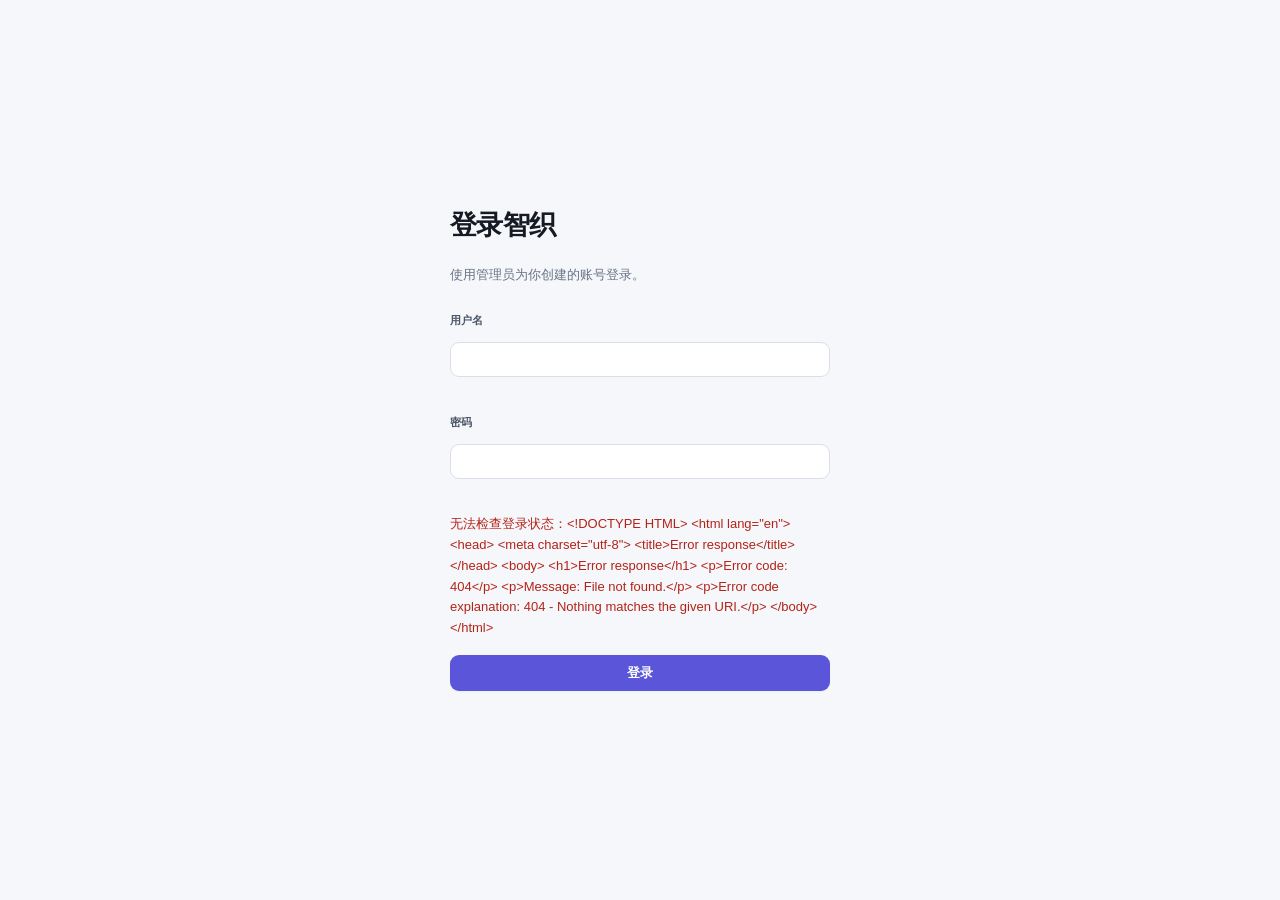
==== commit ae140d92: "feat: rename project to AgentWeave, add container idle retention and codex session history" ====
--- a/web/index.html
+++ b/web/index.html
@@ -3,12 +3,41 @@
 <head>
   <meta charset="UTF-8" />
   <meta name="viewport" content="width=device-width, initial-scale=1.0" />
-  <title>AgentNexus · 工作台</title>
+  <title>AgentWeave · 工作台</title>
   <link rel="icon" href="./favicon.svg?v=20260817-1" type="image/svg+xml" />
-  <link rel="stylesheet" href="./styles.css?v=20260826-2" />
+  <link rel="stylesheet" href="./styles.css?v=20260916-execution-engines-5" />
 </head>
-<body>
+<body class="auth-pending">
+  <section id="loginPanel" class="login-panel hidden" aria-labelledby="loginTitle">
+    <form id="loginForm" class="login-card">
+      <h1 id="loginTitle">登录智织</h1>
+      <p>使用管理员为你创建的账号登录。</p>
+      <label>用户名<input id="loginUsername" name="username" autocomplete="username" maxlength="80" required /></label>
+      <label>密码<input id="loginPassword" name="password" type="password" autocomplete="current-password" maxlength="256" required /></label>
+      <p id="loginError" role="alert"></p>
+      <button id="loginSubmit" type="submit">登录</button>
+    </form>
+  </section>
   <div id="toast" class="toast" role="status" aria-live="polite"></div>
+    <div id="codexSessionsDialog" class="config-dialog hidden" role="dialog" aria-modal="true" aria-labelledby="codexSessionsTitle">
+    <div class="config-dialog-card" style="max-width: 760px; max-height: 85vh; display: flex; flex-direction: column;">
+      <div class="config-dialog-head">
+        <div>
+          <div class="eyebrow">Codex 历史记录</div>
+          <h2 id="codexSessionsTitle">当前项目的 Codex 历史会话</h2>
+        </div>
+        <button id="closeCodexSessionsBtn" class="icon-button secondary" type="button" aria-label="关闭">×</button>
+      </div>
+      <div id="codexSessionsListContainer" style="overflow-y: auto; flex: 1; min-height: 240px; margin-top: 10px;">
+        <div id="codexSessionsList" class="card-list"></div>
+      </div>
+      <div id="codexSessionDetailContainer" class="hidden" style="overflow-y: auto; flex: 1; min-height: 240px; margin-top: 10px;">
+        <button id="backToCodexSessionsBtn" class="secondary small-btn" style="margin-bottom: 10px;">← 返回会话列表</button>
+        <div id="codexSessionDetailMeta" class="small" style="margin-bottom: 10px; color: var(--muted);"></div>
+        <div id="codexSessionDetailMessages" style="display: flex; flex-direction: column; gap: 10px;"></div>
+      </div>
+    </div>
+  </div>
   <div id="pptxConfigDialog" class="config-dialog hidden" role="dialog" aria-modal="true" aria-labelledby="pptxConfigTitle">
     <div class="config-dialog-card">
       <div class="config-dialog-head"><div><div class="eyebrow">PPTX 生成能力</div><h2 id="pptxConfigTitle">配置 PowerPoint 生成器</h2></div><button id="closePptxConfigBtn" class="icon-button secondary" type="button" aria-label="关闭配置向导">×</button></div>
@@ -28,13 +57,15 @@
   </div>
   <div id="app">
     <aside id="sidebar" class="sidebar">
+      <div id="accountPanel" class="account-panel hidden"><span id="accountName"></span><button id="logoutButton" type="button" class="secondary" aria-label="退出登录" title="退出登录">退出</button></div>
+      <button id="usersNav" class="nav hidden" data-tab="users" title="用户管理" aria-label="用户管理"><span class="nav-icon"><svg viewBox="0 0 24 24"><circle cx="12" cy="8" r="3"/><path d="M5 20v-2a7 7 0 0 1 14 0v2"/></svg></span><span class="nav-label">用户管理</span></button>
       <div class="brand">
         <div class="logo" aria-hidden="true">
           <svg viewBox="0 0 36 36"><path class="logo-shell" d="M18 7.5 27 12.7v10.6L18 28.5 9 23.3V12.7Z"/><path class="logo-link" d="M18 14.4V9.8M14.7 20l-4 2.3M21.3 20l4 2.3"/><circle class="logo-core" cx="18" cy="18" r="4"/><circle class="logo-node" cx="18" cy="9.2" r="1.35"/><circle class="logo-node" cx="10.2" cy="22.7" r="1.35"/><circle class="logo-node" cx="25.8" cy="22.7" r="1.35"/></svg>
         </div>
         <div class="brand-copy">
-          <div class="brand-title">AgentNexus</div>
-          <div class="brand-subtitle">智枢 · 智能工作平台</div>
+          <div class="brand-title">AgentWeave</div>
+          <div class="brand-subtitle">智织 · 智能工作平台</div>
         </div>
         <button id="sidebarToggle" class="sidebar-toggle" type="button" aria-label="收起侧边栏" title="收起侧边栏">
           <svg viewBox="0 0 24 24" aria-hidden="true"><path d="m14 7-5 5 5 5"/><path d="M19 4v16"/></svg>
@@ -57,6 +88,7 @@
         <button class="nav" data-tab="diagnostics" title="自检"><span class="nav-icon"><svg viewBox="0 0 24 24"><path d="M12 3.5 19 6v5.2c0 4.4-2.7 7.9-7 9.3-4.3-1.4-7-4.9-7-9.3V6l7-2.5Z"/><path d="m8.8 12.2 2.1 2.1 4.5-5"/></svg></span><span class="nav-label">自检</span></button>
         <button class="nav" data-tab="memory" title="记忆"><span class="nav-icon"><svg viewBox="0 0 24 24"><path d="M7.5 5.5A3.5 3.5 0 0 1 14 3.8a3.6 3.6 0 0 1 4.2 4.9A3.6 3.6 0 0 1 18 15a3.7 3.7 0 0 1-6 3.6A3.7 3.7 0 0 1 6 15a3.6 3.6 0 0 1-.2-6.3A3.5 3.5 0 0 1 7.5 5.5Z"/><path d="M9 8.5c1.5.2 2.5 1.2 3 2.5m3-4c-1.5.4-2.5 1.5-3 3m-3 5c1.4-.2 2.5-1 3-2.2m3 2.2c-1.4-.2-2.5-1-3-2.2M12 5v14"/></svg></span><span class="nav-label">记忆</span></button>
         <button class="nav" data-tab="models" title="模型设置"><span class="nav-icon"><svg viewBox="0 0 24 24"><path d="M12 3 4.5 7 12 11l7.5-4L12 3Z"/><path d="m4.5 12 7.5 4 7.5-4M4.5 17l7.5 4 7.5-4"/></svg></span><span class="nav-label">模型设置</span></button>
+        <button id="enginesNav" class="nav hidden" data-tab="engines" title="执行引擎" aria-label="执行引擎"><span class="nav-icon"><svg viewBox="0 0 24 24"><rect x="4" y="4" width="16" height="16" rx="2.5"/><path d="M8 9h8M8 12.5h5M8 16h3"/></svg></span><span class="nav-label">执行引擎</span></button>
         <button class="nav" data-tab="loops" title="自动化"><span class="nav-icon"><svg viewBox="0 0 24 24"><path d="M19 7.5A8 8 0 0 0 5.4 6L3 8.5"/><path d="M3 4v4.5h4.5M5 16.5A8 8 0 0 0 18.6 18l2.4-2.5"/><path d="M21 20v-4.5h-4.5"/></svg></span><span class="nav-label">自动化</span></button>
         <button class="nav" data-tab="artifacts" title="产物"><span class="nav-icon"><svg viewBox="0 0 24 24"><path d="M5 3.5h9l5 5V20H5V3.5Z"/><path d="M14 3.5V9h5M8 13h8M8 16.5h6"/></svg></span><span class="nav-label">产物</span></button>
         <button class="nav" data-tab="tasks" title="运行记录"><span class="nav-icon"><svg viewBox="0 0 24 24"><circle cx="12" cy="12" r="8.5"/><path d="M12 7.5V12l3 2M6 4.5 4 7"/></svg></span><span class="nav-label">运行记录</span></button>
@@ -69,6 +101,7 @@
     </aside>
 
     <main class="main">
+      <p id="runtimeModeNotice" class="small" role="status"></p>
       <div id="connectionBanner" class="connection-banner hidden">
         <div><strong>当前是静态预览</strong><span>配置和任务功能需要连接平台服务后才能使用。</span></div>
         <span>请先启动服务，再访问启动命令显示的 HTTP 地址。</span>
@@ -88,7 +121,14 @@
                 <span id="expertTeamHint">根据目标与已启用团队的匹配规则选择</span>
               </div>
               <select id="taskModelSelect" aria-label="选择模型"></select>
+              <select id="executionEngineSelect" aria-label="选择执行引擎" title="选择执行引擎">
+                <option value="builtin">内置智能体引擎</option>
+                <option value="codex">Codex 容器沙箱</option>
+                <option value="claude">Claude Code 容器沙箱</option>
+                <option value="container">自定义容器沙箱</option>
+              </select>
               <button id="modelStatusPill" class="model-status-pill" type="button" title="打开模型设置">未检查</button>
+              <button id="viewCodexSessionsBtn" class="secondary" type="button" title="查看当前项目的 Codex 容器历史会话记录">Codex 历史</button>
               <button id="newConversationBtn" class="secondary">新对话</button>
               <button id="refreshBtn" class="icon-button secondary" type="button" aria-label="刷新平台数据" title="刷新"><svg viewBox="0 0 24 24"><path d="M20 6v5h-5"/><path d="M18.2 15.5a7.5 7.5 0 1 1 .8-7L20 11"/></svg></button>
             </div>
@@ -184,6 +224,11 @@
         <div class="split workspace-admin-layout">
           <div>
             <div class="section-heading"><h2>项目列表</h2><span id="workspaceCount">0</span></div>
+            <div class="workspace-list-toolbar">
+              <label class="sr-only" for="workspaceSearch">查询项目</label>
+              <input id="workspaceSearch" type="search" placeholder="按名称、ID或描述查询" autocomplete="off" />
+              <label class="checkbox workspace-show-disabled"><input id="workspaceShowDisabled" type="checkbox" /> 显示已停用</label>
+            </div>
             <div id="workspaceList" class="card-list workspace-list"></div>
           </div>
           <div class="editor-card workspace-editor">
@@ -191,15 +236,26 @@
               <div><h2 id="workspaceEditorTitle">新建项目</h2><div id="workspaceEditorMeta" class="small">保存后可在左侧切换当前项目</div></div>
               <div class="toolbar"><button id="deleteWorkspaceBtn" class="secondary hidden">停用</button><button id="saveWorkspaceBtn">保存项目</button></div>
             </div>
-            <div class="form-grid two">
+            <div class="form-grid two workspace-basic-fields">
               <label>ID<input id="workspaceId" placeholder="project-alpha" /></label>
               <label>名称<input id="workspaceName" placeholder="例如：产品官网改版" /></label>
               <label>默认智能体<select id="workspaceDefaultAgent"></select></label>
               <label>默认模型<select id="workspaceDefaultModel"></select></label>
             </div>
-            <label>描述<textarea id="workspaceDescription" rows="4" placeholder="说明这个项目的目标、资料范围和协作边界。"></textarea></label>
-            <label>设置 JSON<textarea id="workspaceSettings" class="code" rows="6">{}</textarea></label>
-            <label class="checkbox"><input id="workspaceEnabled" type="checkbox" checked /> 启用项目</label>
+            <div class="workspace-detail-section workspace-description-section"><h3>项目说明</h3><label><textarea id="workspaceDescription" rows="3" placeholder="说明这个项目的目标、资料范围和协作边界。"></textarea></label></div>
+            <div class="workspace-detail-section"><h3>高级设置</h3><label><textarea id="workspaceSettings" class="code" rows="3">{}</textarea></label></div>
+            <label class="checkbox workspace-enabled"><input id="workspaceEnabled" type="checkbox" checked /> 启用项目</label>
+            <section id="workspaceMembersPanel" class="hidden">
+              <div class="workspace-section-heading"><h3>项目成员</h3><span>权限</span></div>
+              <p>所有者可管理项目；成员可执行任务，只读成员只能查看其有权访问的资料。</p>
+              <div id="workspaceMembersList" class="card-list"></div>
+              <div class="form-grid two">
+                <label>添加用户名<input id="workspaceMemberUsername" autocomplete="off" placeholder="输入已有账号的用户名" /></label>
+                <label>权限<select id="workspaceMemberRole"><option value="member">成员</option><option value="viewer">只读</option></select></label>
+              </div>
+              <button id="addWorkspaceMemberBtn" type="button">添加成员</button>
+              <p id="workspaceMembersError" role="alert"></p>
+            </section>
             <div class="memory-note"><strong>当前边界</strong><span>项目切换会影响后续任务、记忆、知识库、专家团、自动化和产物查询；Skill、MCP、模型配置仍是本机平台级配置。</span></div>
           </div>
         </div>
@@ -214,9 +270,17 @@
           <div class="toolbar"><label class="file-button">导入技能包<input id="skillPackageInput" type="file" accept=".md,.zip" /></label><button id="newSkillBtn">新建技能</button></div>
         </div>
         <div class="download-bar"><div><strong>从下载链接安装</strong><span>支持公开的 SKILL.md 或 ZIP 直链</span></div><input id="skillDownloadUrl" placeholder="https://raw.githubusercontent.com/.../SKILL.md" /><button id="installSkillUrlBtn">安装</button></div>
-        <div class="split">
-          <div id="skillList" class="card-list"></div>
-          <div class="editor-card">
+        <div class="split skill-admin-layout">
+          <div class="skill-list-column">
+            <div class="section-heading"><h2>技能列表</h2><span id="skillCount">0</span></div>
+            <div class="skill-list-toolbar">
+              <label class="sr-only" for="skillSearch">查询技能</label>
+              <input id="skillSearch" type="search" placeholder="按名称、ID或描述查询" autocomplete="off" />
+              <label class="checkbox skill-show-disabled"><input id="skillShowDisabled" type="checkbox" /> 显示已停用</label>
+            </div>
+            <div id="skillList" class="card-list skill-list"></div>
+          </div>
+          <div class="editor-card skill-editor">
             <div class="editor-header">
               <h2 id="skillEditorTitle">选择一个技能</h2>
               <div class="toolbar"><button id="deleteSkillBtn" class="secondary hidden">卸载</button><button id="saveSkillBtn" class="secondary">保存</button></div>
@@ -309,12 +373,16 @@
             <p>为不同工作场景配置模型、技能、工具和操作权限。</p>
           </div><button id="newAgentBtn">新建智能体</button>
         </div>
-        <div class="split"><div id="agentList" class="card-list"></div><div class="editor-card">
-          <h2 id="agentEditorTitle">新建或选择智能体</h2>
-          <div class="form-grid two"><label>ID<input id="agentId" /></label><label>名称<input id="agentName" /></label><label>模型<select id="agentModel"></select></label><label>描述<input id="agentDescription" /></label></div>
-          <label>系统提示词<textarea id="agentPrompt" rows="5"></textarea></label>
-          <label>技能 ID（逗号分隔）<input id="agentSkills" /></label><label>工具服务 ID（逗号分隔）<input id="agentMcps" /></label>
-          <label>权限配置 JSON<textarea id="agentPermissions" class="code" rows="5">{}</textarea></label><button id="saveAgentBtn">保存智能体</button>
+        <div class="split agent-admin-layout"><div class="agent-list-column">
+          <div class="section-heading"><h2>智能体列表</h2><span id="agentCount">0</span></div>
+          <div class="workspace-list-toolbar"><label class="sr-only" for="agentSearch">查询智能体</label><input id="agentSearch" type="search" placeholder="按名称、ID或描述查询" autocomplete="off" /><label class="checkbox workspace-show-disabled"><input id="agentShowDisabled" type="checkbox" /> 显示已停用</label></div>
+          <div id="agentList" class="card-list agent-list"></div>
+        </div><div class="editor-card agent-editor">
+          <div class="editor-header"><div><h2 id="agentEditorTitle">新建或选择智能体</h2><div class="small">配置模型、技能、工具和权限边界</div></div><button id="saveAgentBtn">保存智能体</button></div>
+          <div class="form-grid two agent-basic-fields"><label>ID<input id="agentId" /></label><label>名称<input id="agentName" /></label><label>模型<select id="agentModel"></select></label><label>描述<input id="agentDescription" /></label></div>
+          <div class="agent-detail-section"><h3>系统提示词</h3><label><textarea id="agentPrompt" rows="4"></textarea></label></div>
+          <div class="form-grid two agent-capability-fields"><label>技能 ID（逗号分隔）<input id="agentSkills" /></label><label>工具服务 ID（逗号分隔）<input id="agentMcps" /></label></div>
+          <div class="agent-detail-section"><h3>权限配置 JSON</h3><label><textarea id="agentPermissions" class="code" rows="5">{}</textarea></label></div>
         </div></div>
       </section>
 
@@ -586,9 +654,67 @@
       <section id="tab-models" class="tab">
         <div class="topbar"><div><div class="eyebrow">推理服务</div><h1>模型设置</h1><p>管理模型连接。密钥由服务端读取或在本机加密存储，页面不会回显明文。</p></div><button id="newModelBtn">添加模型</button></div>
         <div class="split"><div><div id="capabilities" class="editor-card"></div><div class="section-heading"><h2>已配置模型</h2><span id="modelCount">0</span></div><div id="modelList" class="card-list model-list"></div></div><div class="editor-card">
-          <h2 id="modelEditorTitle">添加模型配置</h2><div class="form-grid two"><label>ID<input id="modelId" /></label><label>名称<input id="modelName" /></label><label>Provider<select id="modelProvider"><option value="openai_compatible">OpenAI Compatible</option><option value="openai">OpenAI</option></select></label><label>模型名<input id="modelNameValue" placeholder="gpt-5.2" /></label></div>
+          <h2 id="modelEditorTitle">添加模型配置</h2><div class="form-grid two"><label>ID<input id="modelId" /></label><label>名称<input id="modelName" /></label><label>Provider<select id="modelProvider"><option value="openai_compatible">OpenAI Compatible</option><option value="openai">OpenAI</option></select></label><label>模型名
+              <div class="field-with-button">
+                <input id="modelNameValue" placeholder="例如 gpt-5.2" list="discoveredModelsList" autocomplete="off" />
+                <button id="discoverModelsBtn" type="button" class="secondary small-btn" title="根据当前 Base URL 和密钥获取上游支持的模型">获取可用模型</button>
+              </div>
+              <select id="modelPickerSelect" class="small-select hidden" style="margin-top: 6px; width: 100%;">
+                <option value="">-- 点击直接选择已发现的模型 --</option>
+              </select>
+              <button id="addDiscoveredModelBtn" type="button" class="secondary small-btn hidden" style="margin-top: 6px; width: 100%;">➕ 将所选模型添加为新可用模型</button>
+              <datalist id="discoveredModelsList"></datalist>
+              <div id="discoveredModelsHint" class="field-hint"></div>
+            </label></div>
           <label>Base URL<input id="modelBaseUrl" placeholder="https://api.openai.com/v1" /></label><label>密钥方式<select id="modelKeyMode"><option value="env">环境变量</option><option value="direct">直接填写 API Key</option></select></label><label id="modelKeyEnvField">API Key 环境变量名<input id="modelApiKeyEnv" placeholder="OPENAI_API_KEY" /></label><label id="modelKeyDirectField" class="hidden">API Key<input id="modelApiKey" type="password" autocomplete="new-password" placeholder="密钥在本机加密保存，页面不会回显" /></label><div id="modelKeyStatus" class="secret-status"></div><label>高级配置 JSON<textarea id="modelConfig" class="code" rows="6">{"temperature":0.2,"timeout":90}</textarea></label><label class="checkbox"><input id="modelEnabled" type="checkbox" checked /> 启用</label><div class="toolbar"><button id="deleteModelBtn" class="secondary hidden">删除模型</button><button id="saveModelBtn">保存模型</button><button id="testModelBtn" class="secondary">测试连接</button></div><pre id="modelTestResult" class="result-box compact">选择模型后可测试连接</pre>
         </div></div>
+      </section>
+
+      <section id="tab-engines" class="tab">
+        <div class="topbar">
+          <div>
+            <div class="eyebrow">第三方引擎</div>
+            <h1>执行引擎</h1>
+            <p>由管理员配置 Codex、Claude Code 的接口地址和密钥。密钥只保存在本机，页面不会显示明文。后续可在此接入更多引擎。</p>
+          </div>
+        </div>
+        <div class="split">
+          <div>
+            <div class="section-heading"><h2>已接入引擎</h2><span id="engineCount">0</span></div>
+            <div id="engineList" class="card-list model-list"></div>
+            <div class="engine-coming-soon" aria-disabled="true">
+              <strong>新增执行引擎（即将提供）</strong>
+              <p>后续管理员可以在这里接入更多第三方执行引擎。当前只开放 Codex 和 Claude Code 的账号与模型配置。</p>
+            </div>
+          </div>
+          <div class="editor-card">
+            <h2 id="engineEditorTitle">选择一个执行引擎</h2>
+            <p id="engineEditorHint" class="small">选择左侧引擎后，可修改接口地址、密钥和是否启用。</p>
+            <label>名称<input id="engineName" disabled /></label>
+            <label>接口地址（选填）<input id="engineBaseUrl" placeholder="例如 https://api.openai.com/v1" /></label>
+            <label>模型名称（选填）
+              <div class="field-with-button">
+                <input id="engineModel" placeholder="留空则使用引擎默认模型" list="discoveredEngineModelsList" autocomplete="off" />
+                <button id="discoverEngineModelsBtn" type="button" class="secondary small-btn" title="根据当前接口地址和密钥获取可用模型">获取可用模型</button>
+              </div>
+              <select id="engineModelPickerSelect" class="small-select hidden" style="margin-top: 6px; width: 100%;">
+                <option value="">-- 点击直接选择已发现的模型 --</option>
+              </select>
+              <datalist id="discoveredEngineModelsList"></datalist>
+              <div id="discoveredEngineModelsHint" class="field-hint"></div>
+            </label>
+            <label>密钥方式<select id="engineKeyMode"><option value="env">环境变量</option><option value="direct">直接填写密钥</option></select></label>
+            <label id="engineKeyEnvField">密钥环境变量名<input id="engineApiKeyEnv" placeholder="OPENAI_API_KEY" /></label>
+            <label id="engineKeyDirectField" class="hidden">API Key<input id="engineApiKey" type="password" autocomplete="new-password" placeholder="密钥在本机加密保存，页面不会回显" /></label>
+            <div id="engineKeyStatus" class="secret-status">选择引擎后查看密钥状态</div>
+            <label class="checkbox"><input id="engineEnabled" type="checkbox" checked /> 启用此引擎</label>
+            <div class="toolbar">
+              <button id="testEngineBtn" class="secondary" type="button">测试连接</button>
+              <button id="saveEngineBtn">保存配置</button>
+            </div>
+            <pre id="engineSaveResult" class="result-box compact">尚未选择引擎</pre>
+          </div>
+        </div>
       </section>
 
       <section id="tab-loops" class="tab">
@@ -707,10 +833,27 @@
         </div>
         <div id="taskList" class="task-list"></div>
       </section>
+      <section id="tab-users" class="tab">
+        <div class="topbar"><div><h1>用户管理</h1><p>为成员创建独立账号，管理角色与登录权限。</p></div><button id="refreshUsersBtn" class="secondary">刷新</button></div>
+        <div class="user-admin-layout">
+          <div id="adminUserList" class="card-list"></div>
+          <form id="adminUserForm" class="user-admin-form">
+            <h2 id="adminUserTitle">新建用户</h2>
+            <label>用户名<input id="adminUsername" autocomplete="off" minlength="2" maxlength="80" required /></label>
+            <label>角色<select id="adminUserRole"><option value="user">普通用户</option><option value="admin">管理员</option></select></label>
+            <label>密码<input id="adminUserPassword" type="password" autocomplete="new-password" minlength="12" maxlength="256" /></label>
+            <p id="adminPasswordHint">新用户需设置至少 12 位密码。</p>
+            <label class="checkbox"><input id="adminUserEnabled" type="checkbox" checked /> 启用账号</label>
+            <p id="adminUserError" role="alert"></p>
+            <div class="toolbar"><button id="newUserBtn" type="button" class="secondary">新建用户</button><button id="saveUserBtn" type="submit">保存</button></div>
+            <p>修改密码、角色或停用账号会撤销其已有登录会话。最后一个管理员不能被停用或降级。</p>
+          </form>
+        </div>
+      </section>
     </main>
   </div>
 
-  <script src="./diagnostics-routing.js?v=20260826-7"></script>
-  <script src="./app.js?v=20260826-7"></script>
+  <script src="./diagnostics-routing.js?v=20260916-execution-engines-5"></script>
+  <script src="./app.js?v=20260916-execution-engines-5"></script>
 </body>
 </html>
--- a/web/styles.css
+++ b/web/styles.css
@@ -100,6 +100,35 @@
 .workspace-switcher > div { display: grid; grid-template-columns: minmax(0, 1fr) 32px; gap: 7px; align-items: center; }
 .workspace-switcher select { width: 100%; min-width: 0; height: 32px; padding: 0 8px; color: #eef0f7; background: #202231; border-color: rgba(255,255,255,.08); font-size: 10px; }
 .workspace-switcher .icon-button { width: 32px; height: 32px; color: #b7bdcc; background: rgba(255,255,255,.06); border-color: rgba(255,255,255,.08); }
+.workspace-list-toolbar { display: grid; grid-template-columns: minmax(0, 1fr) auto; gap: 8px; align-items: center; margin: 0 0 10px; }
+.workspace-list-toolbar input[type="search"] { min-width: 0; height: 34px; padding: 0 10px; }
+.workspace-show-disabled { margin: 0; white-space: nowrap; font-size: 11px; }
+.workspace-list { max-height: calc(100vh - 230px); overflow-y: auto; padding: 4px; overscroll-behavior: contain; }
+.workspace-editor { display: flex; flex-direction: column; gap: 12px; padding: 18px; }
+.workspace-editor .editor-header { margin-bottom: 0; padding-bottom: 11px; border-bottom: 1px solid var(--border); }
+.workspace-basic-fields { gap: 8px; }
+.workspace-basic-fields label, .workspace-detail-section label { gap: 4px; }
+.workspace-detail-section { padding: 10px 11px; background: #fafbfe; border: 1px solid #e7e9f0; border-radius: 10px; }
+.workspace-detail-section h3 { margin-bottom: 7px; font-size: 11px; }
+.workspace-detail-section textarea { width: 100%; min-height: 58px; }
+.workspace-description-section { background: #fff; }
+.workspace-enabled { margin: -2px 0 0; }
+.workspace-editor #workspaceMembersPanel { margin-top: 1px; padding-top: 12px; border-top: 1px solid var(--border); }
+.workspace-section-heading { display: flex; align-items: center; justify-content: space-between; margin-bottom: 7px; }
+.workspace-section-heading span { color: var(--muted-2); font-size: 9px; }
+.workspace-editor #workspaceMembersPanel > p { margin: 0 0 9px; font-size: 10px; }
+.main:has(#tab-agents.active) { height: 100vh; overflow: hidden; }
+.main:has(#tab-agents.active) .topbar { flex: 0 0 auto; margin-bottom: 14px; }
+.main:has(#tab-agents.active) #tab-agents.active { height: calc(100vh - 86px); display: flex; flex-direction: column; }
+.main:has(#tab-agents.active) .agent-admin-layout { flex: 1 1 auto; min-height: 0; align-items: stretch; }
+.agent-list-column { min-height: 0; display: flex; flex-direction: column; }
+.agent-list { flex: 1 1 auto; min-height: 0; max-height: none; overflow-y: auto; padding: 4px; overscroll-behavior: contain; }
+.agent-editor { min-height: 0; max-height: 100%; overflow-y: auto; }
+.agent-editor .editor-header { margin-bottom: 0; padding-bottom: 11px; border-bottom: 1px solid var(--border); }
+.agent-basic-fields, .agent-capability-fields { gap: 8px; }
+.agent-detail-section { padding: 10px 11px; background: #fafbfe; border: 1px solid #e7e9f0; border-radius: 10px; }
+.agent-detail-section h3 { margin-bottom: 7px; font-size: 11px; }
+.agent-detail-section textarea { width: 100%; min-height: 72px; }
 nav { display: flex; flex-direction: column; gap: 5px; }
 .sidebar-nav { flex: 1 1 auto; min-height: 0; margin: 0 -6px; padding: 0 6px 8px; overflow-x: hidden; overflow-y: auto; scrollbar-width: thin; scrollbar-color: rgba(255,255,255,.18) transparent; }
 .sidebar-nav::-webkit-scrollbar { width: 5px; }
@@ -133,6 +162,29 @@
 .sidebar.collapsed .sidebar-toggle svg { transform: rotate(180deg); }
 
 .main { flex: 1; min-width: 0; padding: 38px 42px 48px; overflow: auto; }
+/* 项目页使用视口内的双栏滚动，避免浏览器整体出现第二条纵向滚动条。 */
+.main:has(#tab-workspaces.active) { height: 100vh; overflow: hidden; }
+.main:has(#tab-workspaces.active) .topbar { flex: 0 0 auto; margin-bottom: 14px; }
+.main:has(#tab-workspaces.active) #tab-workspaces.active { height: calc(100vh - 86px); display: flex; flex-direction: column; }
+.main:has(#tab-workspaces.active) .workspace-admin-layout { flex: 1 1 auto; min-height: 0; align-items: stretch; }
+.main:has(#tab-workspaces.active) .workspace-admin-layout > :first-child { min-height: 0; display: flex; flex-direction: column; }
+.main:has(#tab-workspaces.active) .workspace-list { flex: 1 1 auto; min-height: 0; max-height: none; overflow-y: auto; }
+.main:has(#tab-workspaces.active) .workspace-editor { min-height: 0; max-height: 100%; overflow-y: auto; }
+/* 技能中心沿用项目页的管理布局：列表与编辑器各自滚动，操作栏保持可见。 */
+.main:has(#tab-skills.active) { height: 100vh; overflow: hidden; }
+.main:has(#tab-skills.active) .topbar { flex: 0 0 auto; margin-bottom: 14px; }
+.main:has(#tab-skills.active) #tab-skills.active { height: calc(100vh - 86px); display: flex; flex-direction: column; }
+.main:has(#tab-skills.active) #tab-skills.active > .download-bar { flex: 0 0 auto; }
+.main:has(#tab-skills.active) .skill-admin-layout { flex: 1 1 auto; min-height: 0; align-items: stretch; }
+.skill-list-column { min-height: 0; display: flex; flex-direction: column; }
+.skill-admin-layout .section-heading { margin-top: 0; }
+.skill-list-toolbar { display: grid; grid-template-columns: minmax(0, 1fr) auto; gap: 8px; align-items: center; margin: 0 0 10px; }
+.skill-list-toolbar input[type="search"] { min-width: 0; height: 34px; padding: 0 10px; }
+.skill-show-disabled { margin: 0; white-space: nowrap; font-size: 11px; }
+.skill-list { flex: 1 1 auto; min-height: 0; max-height: none; overflow-y: auto; padding: 4px; overscroll-behavior: contain; }
+.skill-card.disabled { opacity: .58; }
+.skill-editor { min-height: 0; max-height: 100%; overflow-y: auto; display: flex; flex-direction: column; gap: 12px; }
+.skill-editor .editor-header { margin-bottom: 0; padding-bottom: 11px; border-bottom: 1px solid var(--border); }
 .connection-banner { max-width: 1440px; margin: 0 auto 18px; padding: 12px 14px; display: flex; align-items: center; justify-content: space-between; gap: 16px; color: #72500d; background: #fff8e8; border: 1px solid #f0dfb9; border-radius: 11px; font-size: 12px; }
 .connection-banner strong { margin-right: 9px; }
 .connection-banner span { color: #8b7040; }
@@ -1507,3 +1559,51 @@
   .automation-event-item > div:first-child, .automation-notice > div:first-child { flex-wrap: wrap; }
   .automation-event-item time, .automation-notice time { width: 100%; padding-left: 12px; }
 }
+/* 完成会话检查前不展示上次会话的业务内容。 */
+body.auth-pending #app { display: none; }
+.login-panel { min-height: 100vh; display: grid; place-items: center; padding: 24px; }
+.login-card { width: min(100%, 380px); display: grid; gap: 16px; }
+.login-card label { display: grid; gap: 8px; }
+.login-card input { width: 100%; }
+#loginError { color: #b42318; min-height: 1.5em; }
+.account-panel { display: flex; align-items: center; justify-content: space-between; gap: 8px; padding: 4px; flex-shrink: 0; }
+#accountName { overflow: hidden; text-overflow: ellipsis; white-space: nowrap; min-width: 0; }
+#logoutButton { white-space: nowrap; flex-shrink: 0; padding: 6px 8px; }
+.sidebar.collapsed #accountName { display: none; }
+@media (max-width: 900px) { #accountName { display: none; } }
+.user-admin-layout { display: grid; grid-template-columns: minmax(240px, 1fr) minmax(300px, 1fr); gap: 24px; }
+.user-admin-form { display: grid; gap: 12px; align-content: start; }
+.user-admin-form label:not(.checkbox) { display: grid; gap: 6px; }
+#adminUserError { color: #b42318; }
+@media (max-width: 760px) { .user-admin-layout { grid-template-columns: 1fr; } }
+
+.engine-coming-soon {
+  margin-top: 16px;
+  padding: 16px 18px;
+  color: var(--muted-2);
+  background: #fafbfc;
+  border: 1px dashed #dfe3e9;
+  border-radius: 12px;
+}
+.engine-coming-soon strong { display: block; color: var(--text); font-size: 13px; margin-bottom: 6px; }
+.engine-coming-soon p { margin: 0; font-size: 12px; line-height: 1.55; }
+
+.field-with-button {
+  display: flex;
+  gap: 8px;
+  align-items: center;
+}
+.field-with-button input {
+  flex: 1;
+}
+.small-btn {
+  padding: 6px 12px;
+  font-size: 11px;
+  white-space: nowrap;
+  flex-shrink: 0;
+}
+.field-hint {
+  font-size: 11px;
+  color: var(--muted-2);
+  margin-top: 3px;
+}
